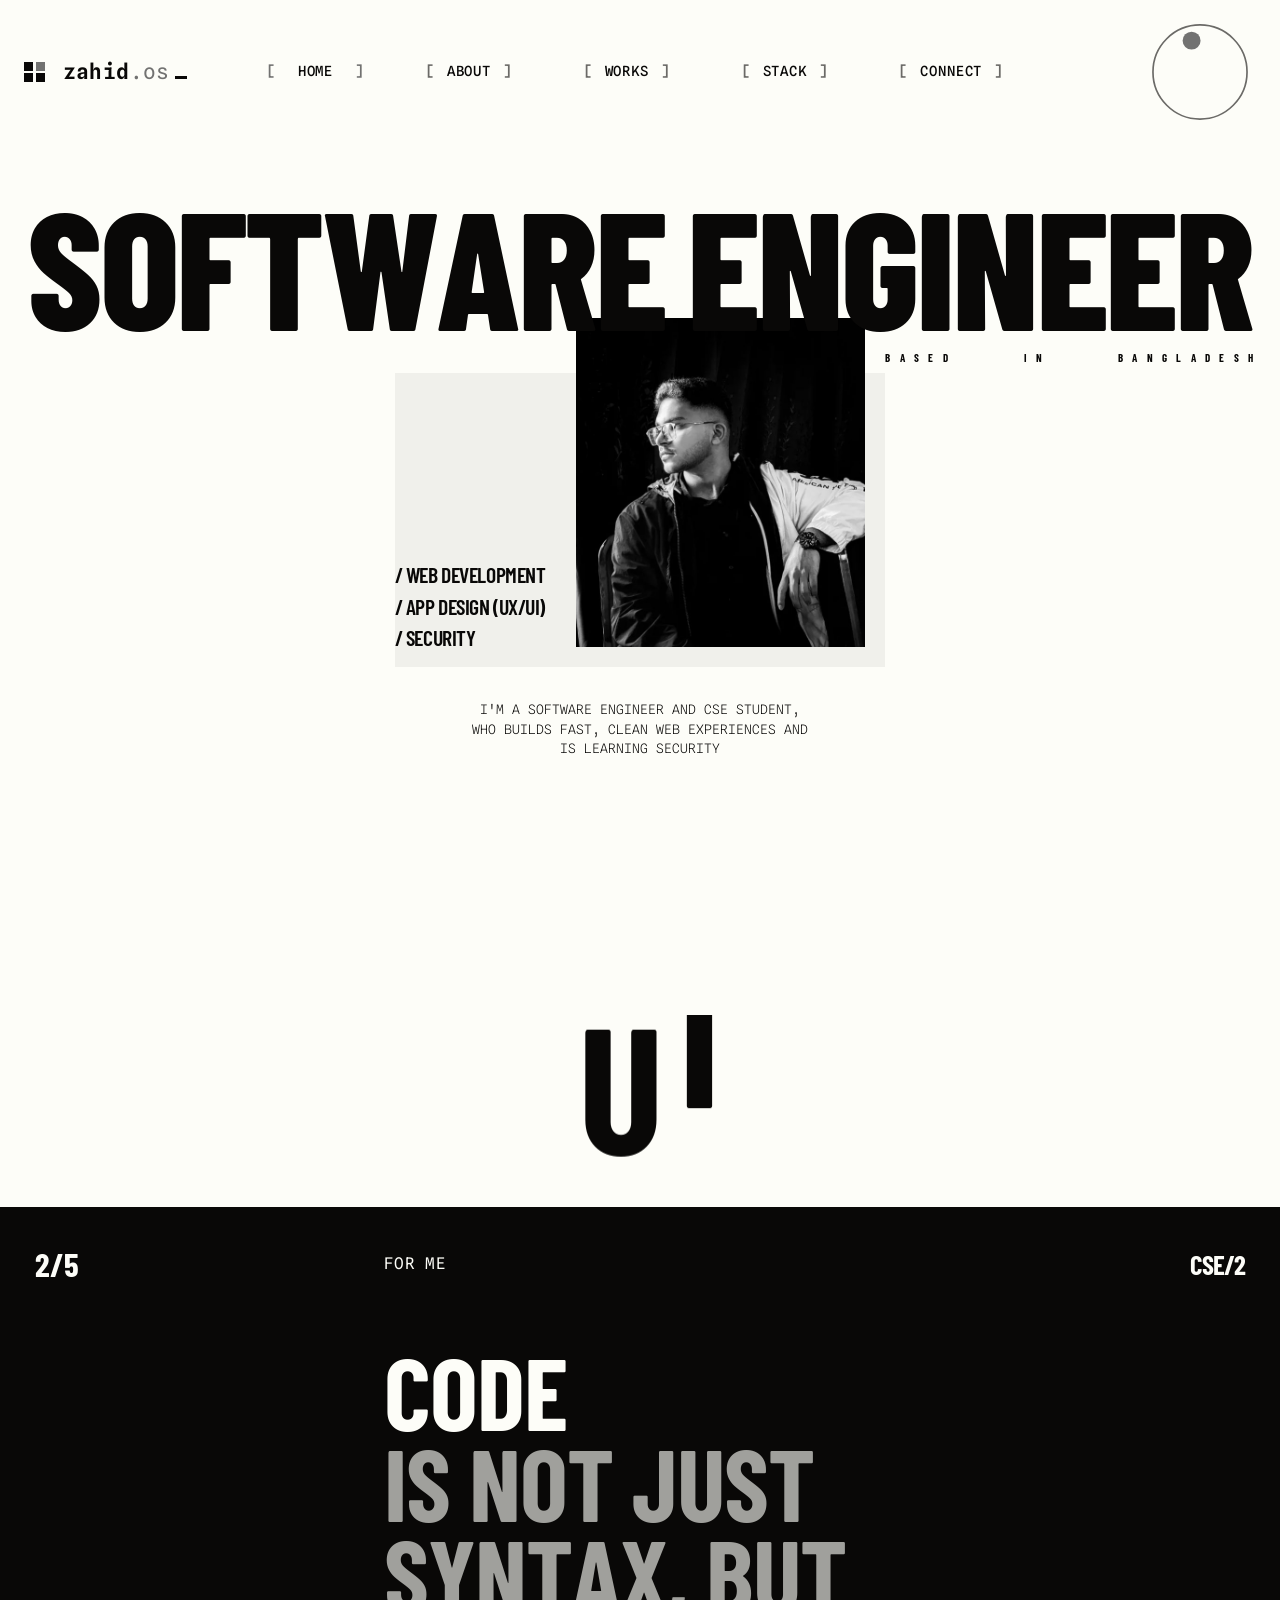
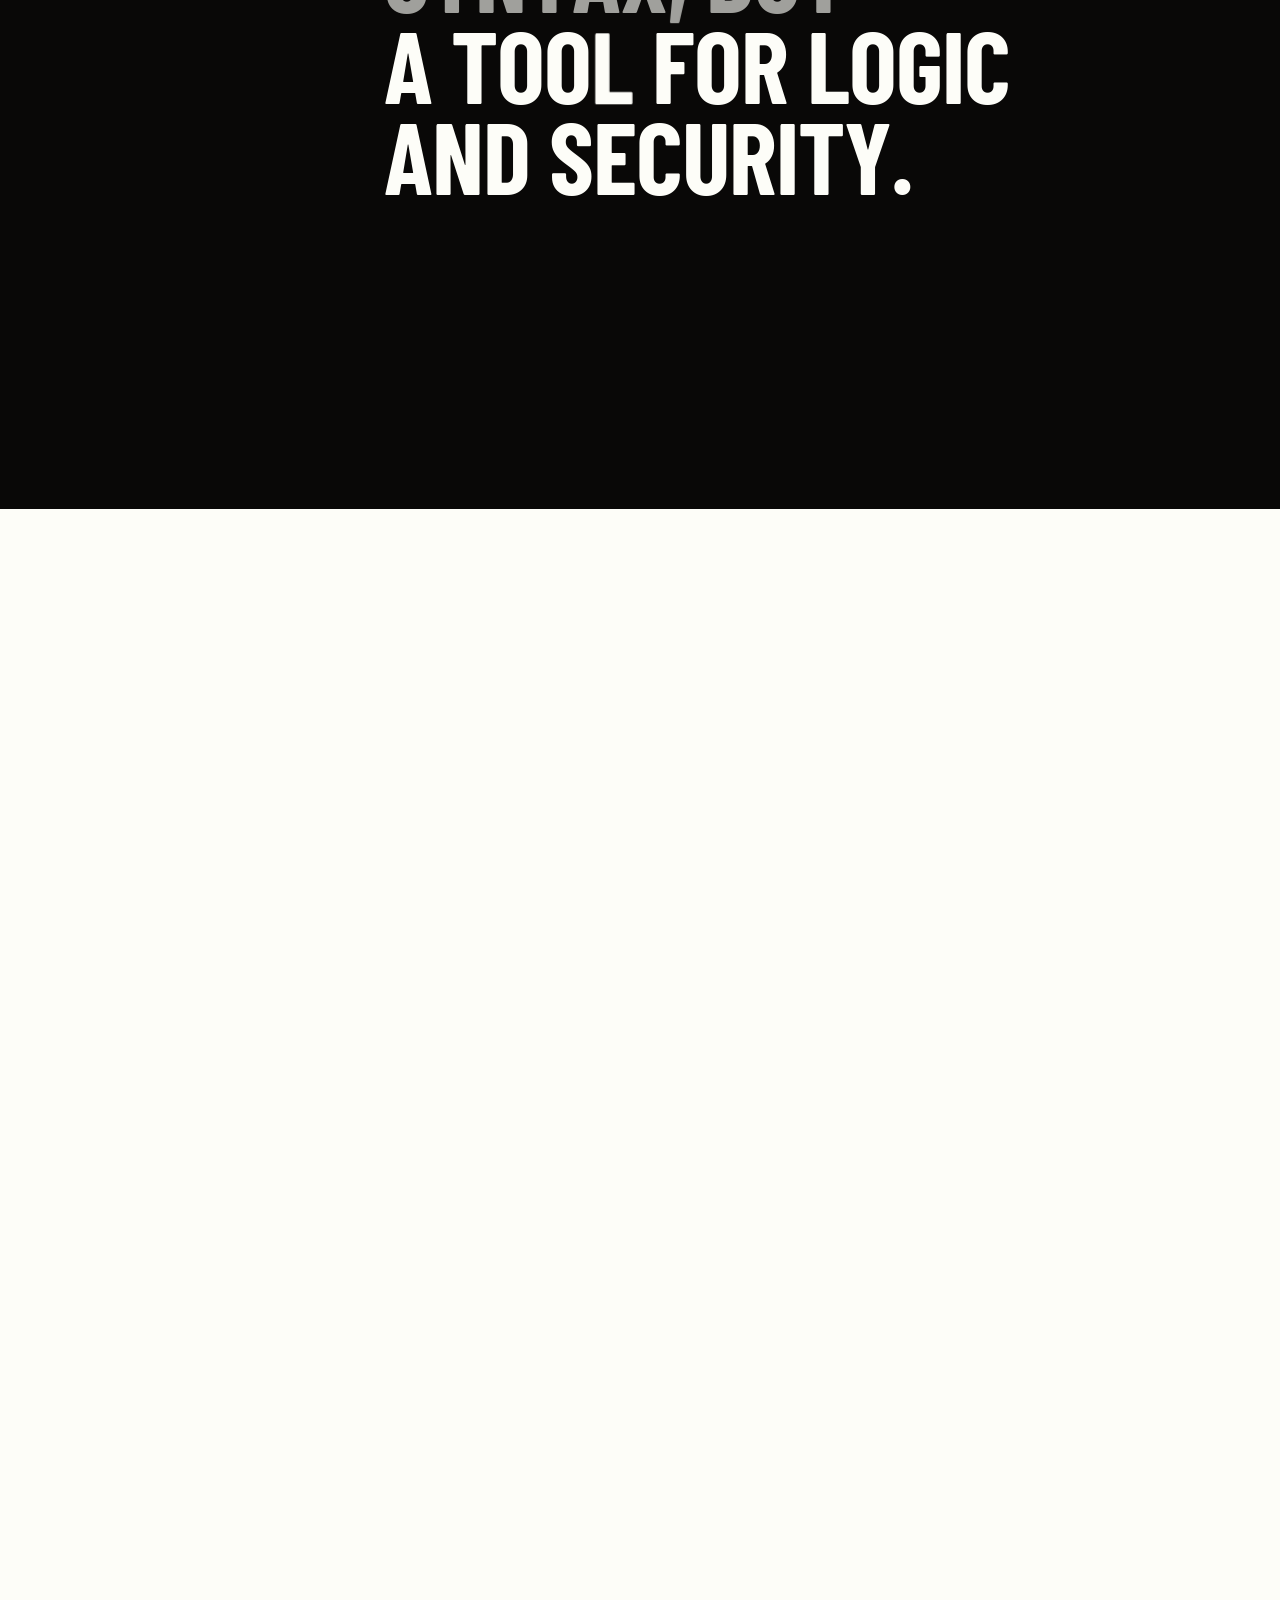
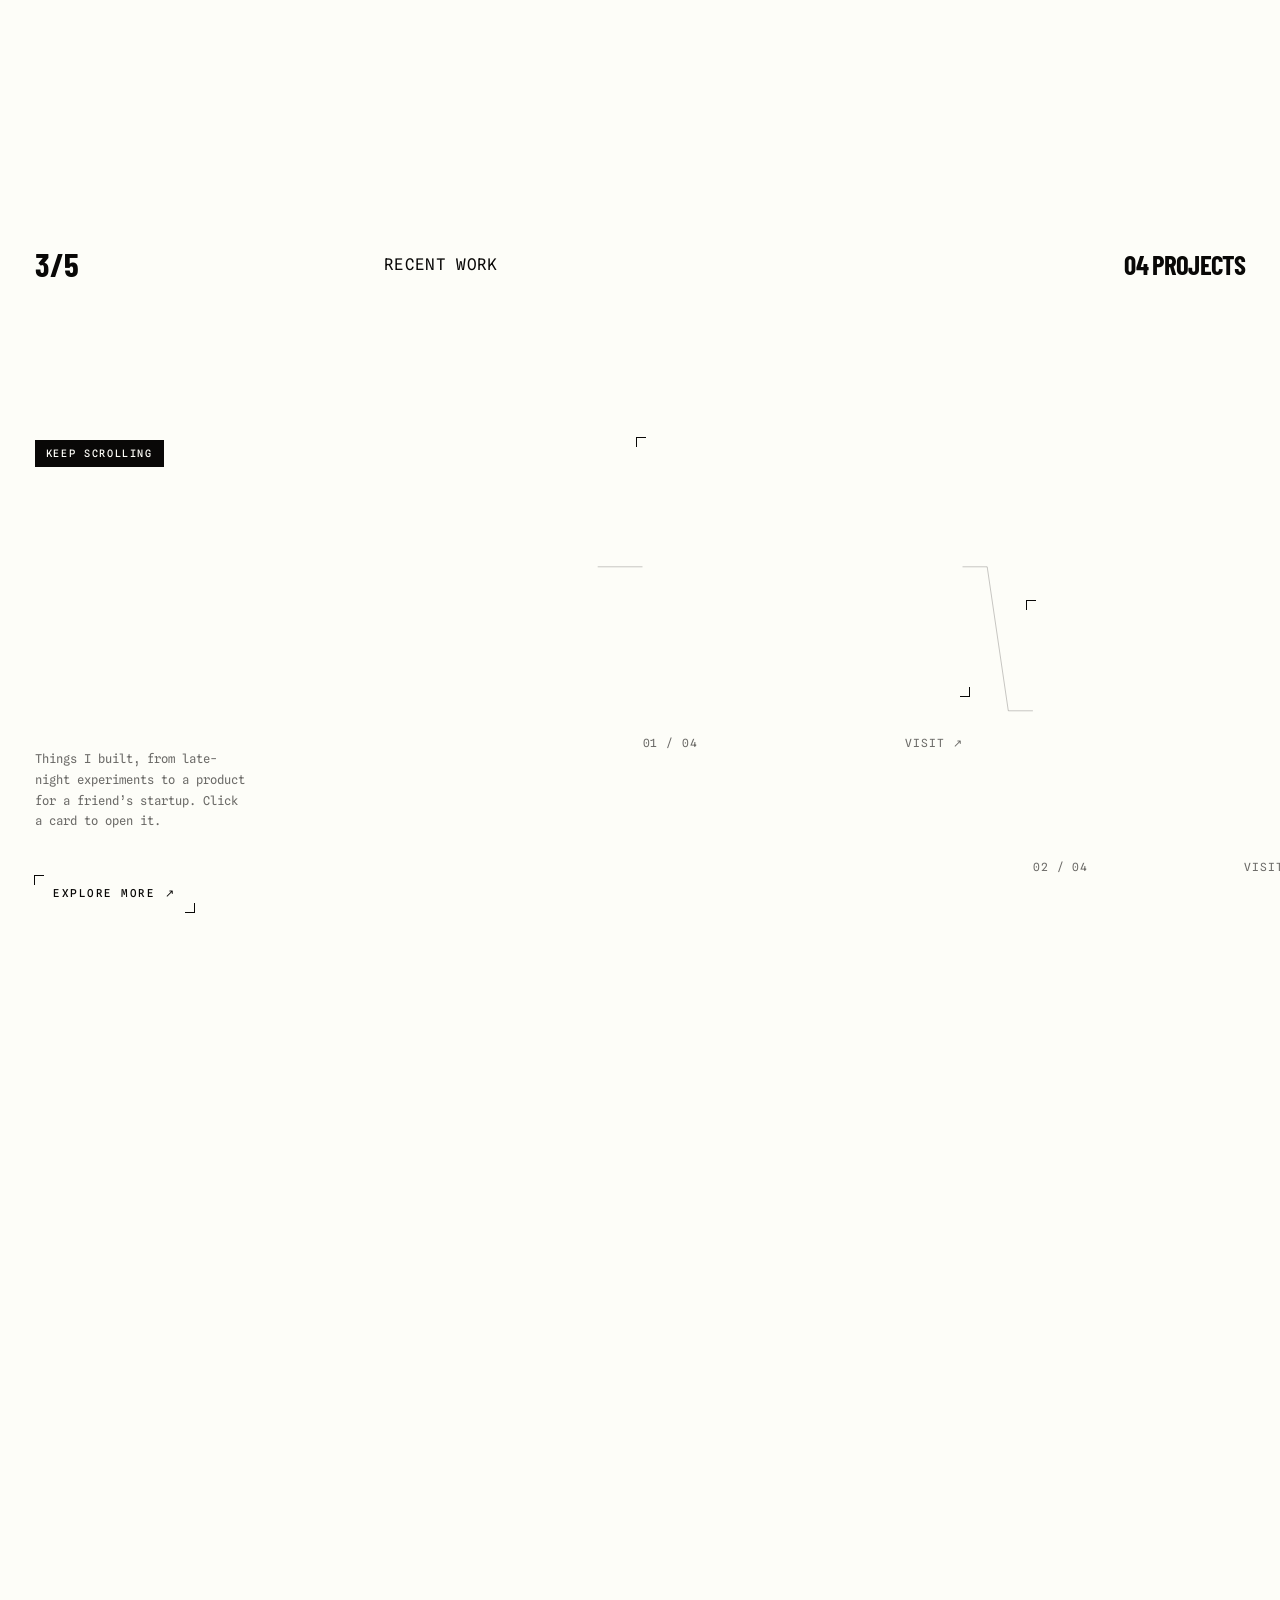
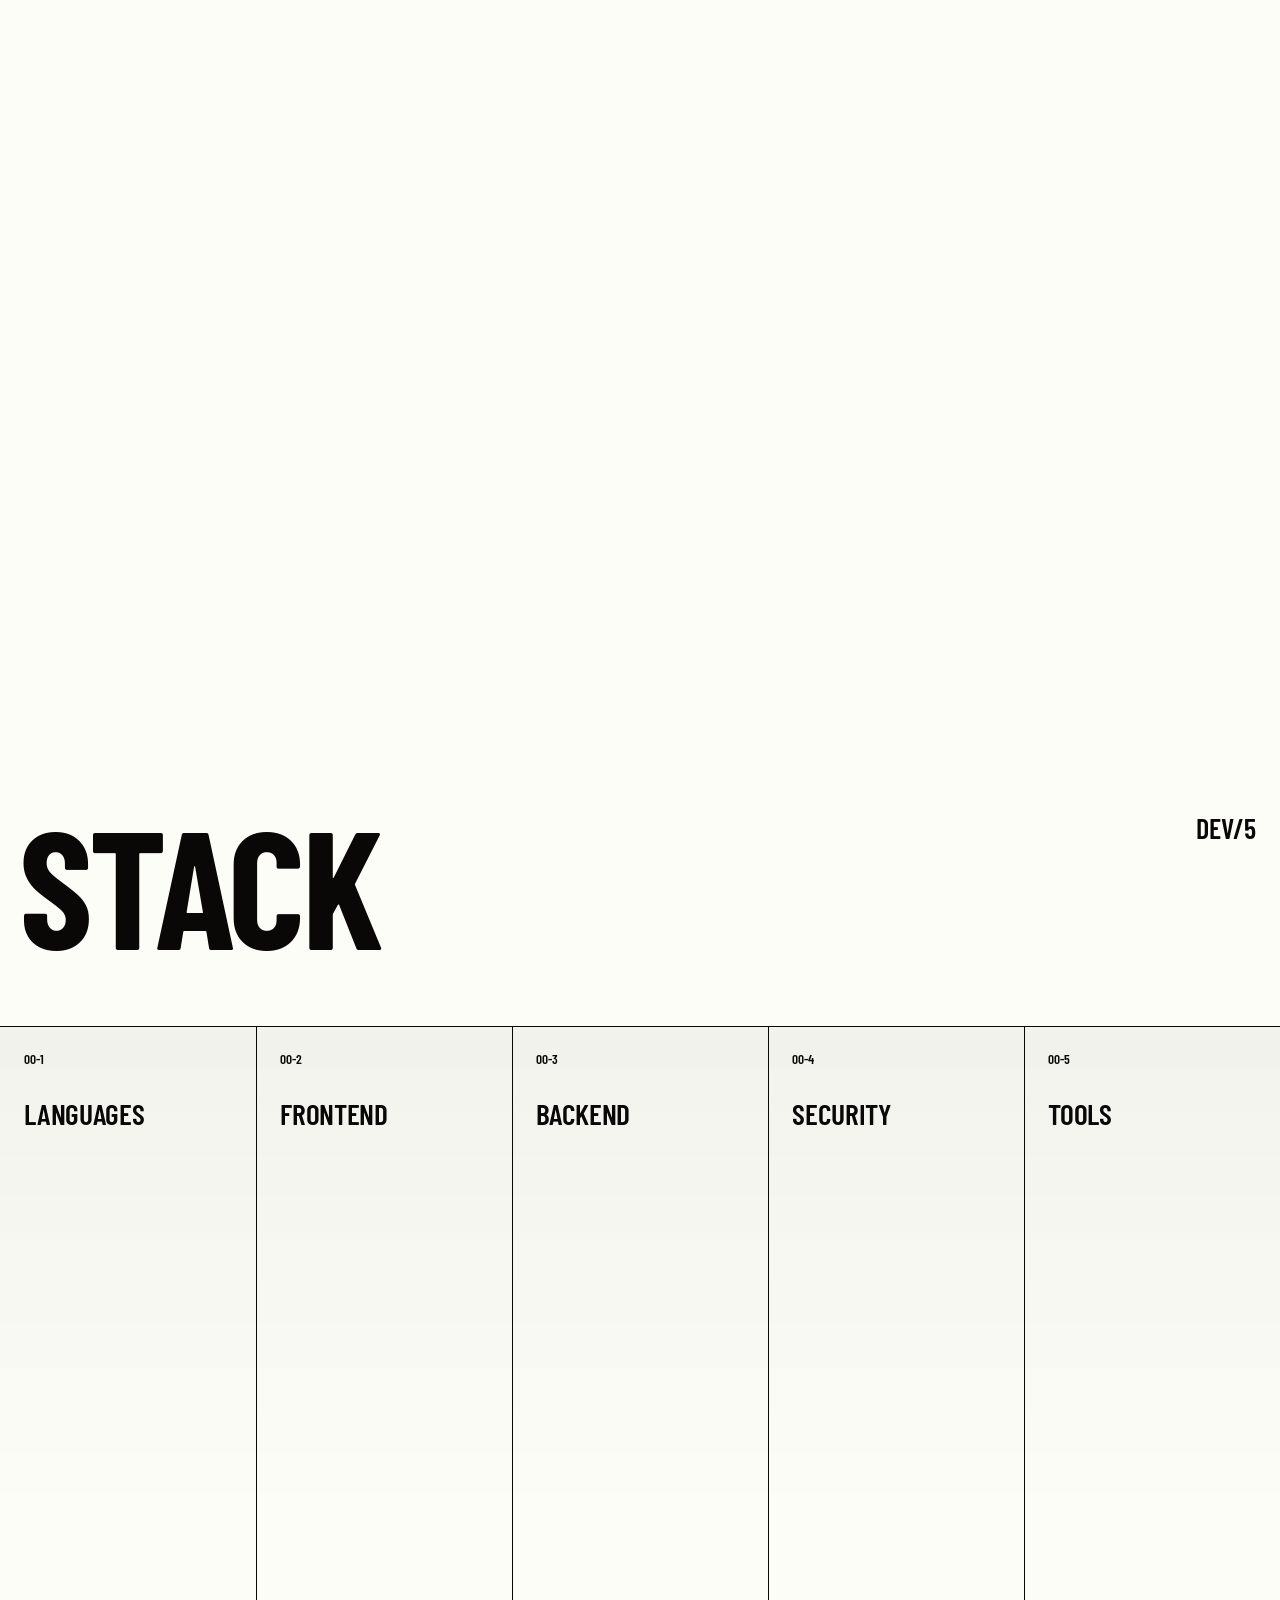
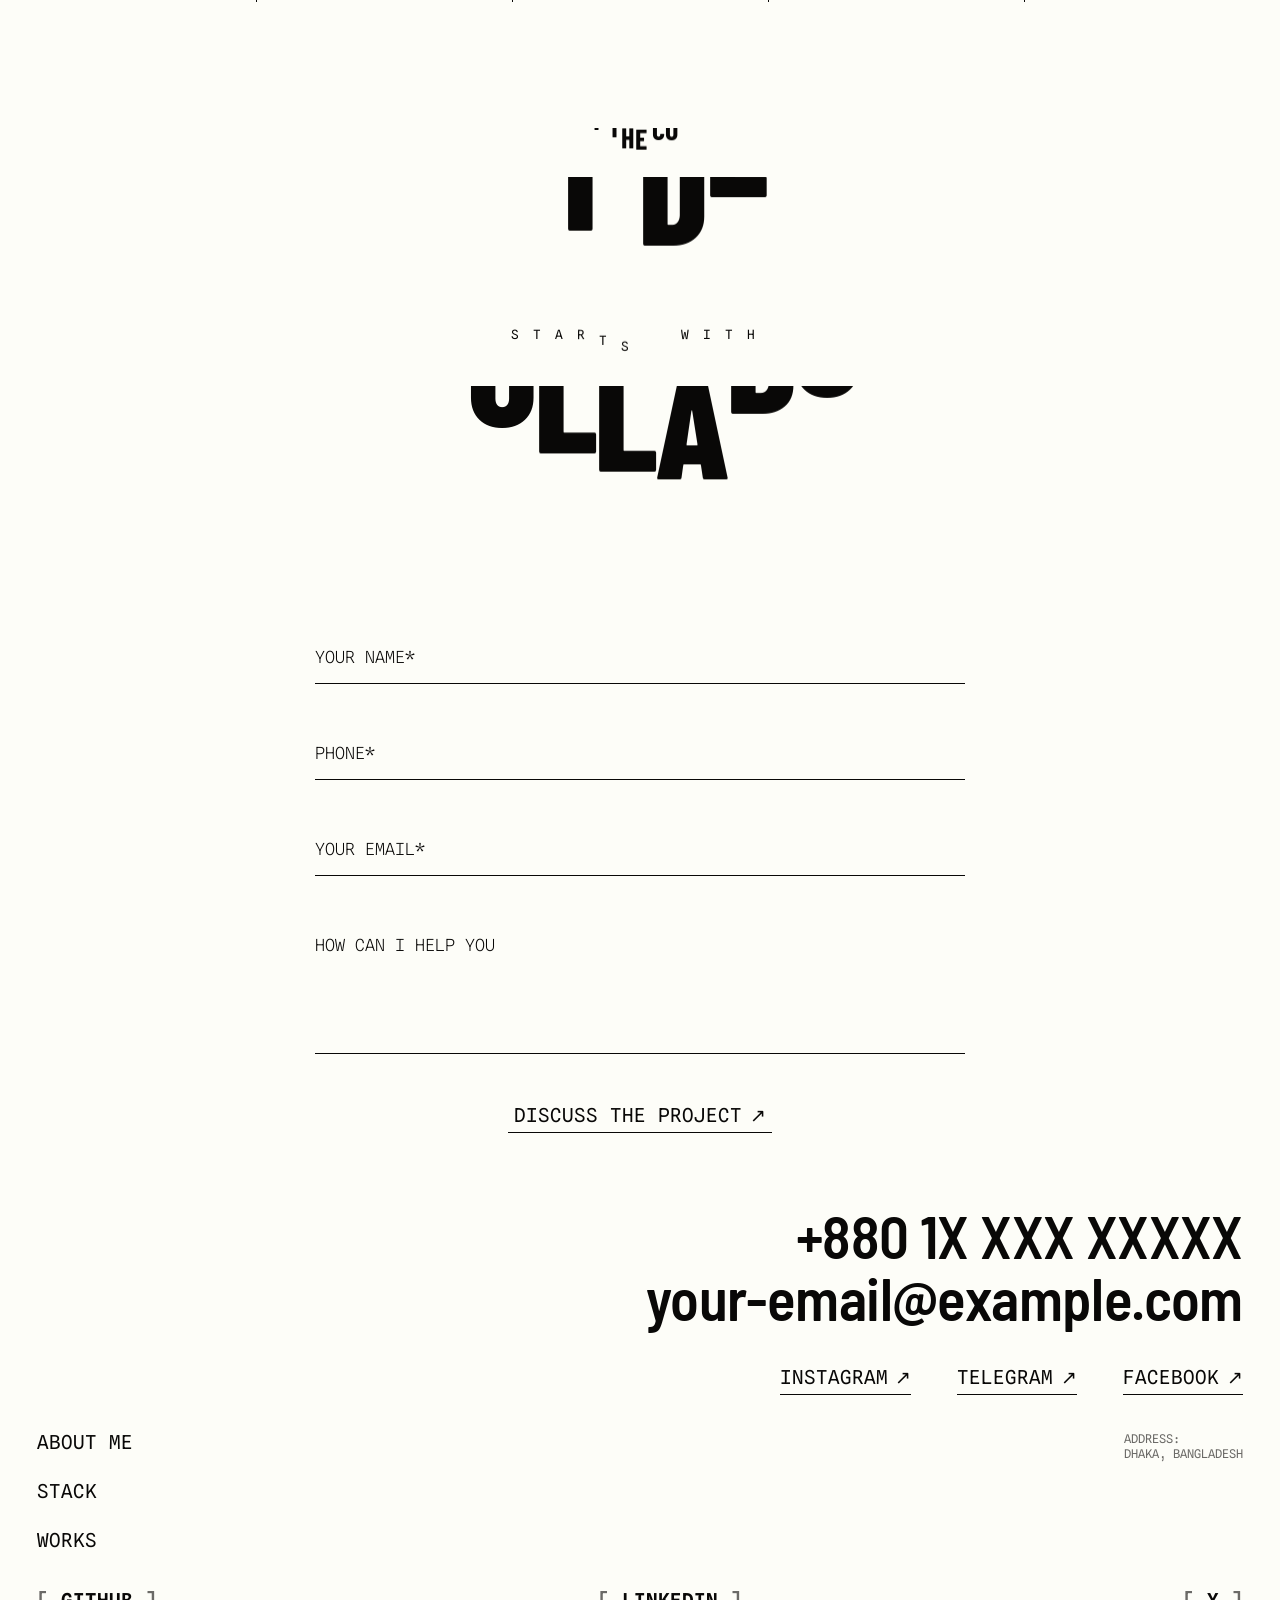
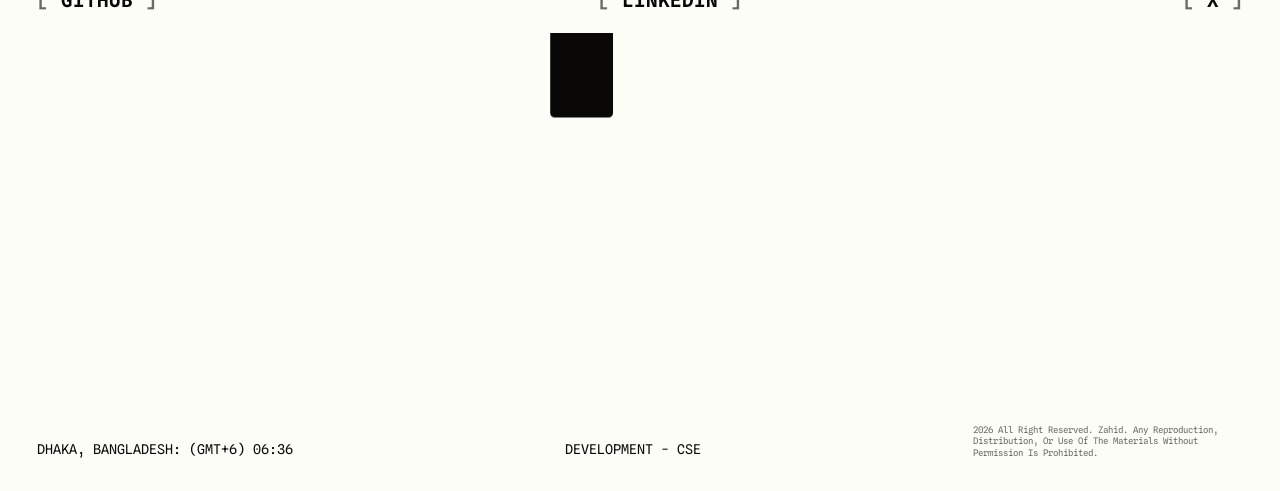
==== index.html @ bd618074 "Updated project section code" ====
<!DOCTYPE html>
<html lang="en">
<head>
<meta charset="utf-8">
<meta name="viewport" content="width=device-width, initial-scale=1, viewport-fit=cover">
<title>zahid.os</title>
<link rel="icon" type="image/svg+xml" href="assets/favicon.svg">
<link rel="preconnect" href="https://fonts.googleapis.com">
<link rel="preconnect" href="https://fonts.gstatic.com" crossorigin>
<link href="https://fonts.googleapis.com/css2?family=Spline+Sans+Mono:wght@300;400;500;600&family=Barlow+Condensed:wght@600;700;800&family=Barlow+Semi+Condensed:wght@500;600&display=swap" rel="stylesheet">
<link rel="stylesheet" href="css/header.css">
<link rel="stylesheet" href="css/one-page.css">
<link rel="stylesheet" href="css/sections/home.css">
<link rel="stylesheet" href="css/sections/connect.css">
<link rel="stylesheet" href="css/sections/services.css">
<link rel="stylesheet" href="css/sections/works.css">
<link rel="stylesheet" href="css/sections/works-scroll.css">
<link rel="stylesheet" href="css/sections/about.css">
<link rel="stylesheet" href="css/loader.css">
<link rel="stylesheet" href="css/cursor.css">
<link rel="stylesheet" href="css/rail.css">
<link rel="stylesheet" href="css/perf.css">
<link rel="stylesheet" href="css/mobile-nav.css">
<style>
  html.sl, html.sl body { overflow: hidden !important; }
  html.sl > body > header,
  html.sl > body > main { visibility: hidden !important; }
</style>
<script>
// Runs before the browser restores scroll position. Must be classic (not module).
if ("scrollRestoration" in history) history.scrollRestoration = "manual";
document.documentElement.classList.add("sl");
</script>
</head>
<body>
<div id="ld" role="status" aria-live="polite" aria-label="Loading"><div class="ld-bg"></div><div class="ld-dial"><svg viewBox="0 0 100 100" aria-hidden="true"><circle class="ld-ring" cx="50" cy="50" r="42"/></svg><div class="ld-orbit"><svg viewBox="0 0 100 100" aria-hidden="true"><circle class="ld-knob" cx="50" cy="21" r="5.85"/></svg></div></div><div class="ld-s" aria-hidden="true"><span class="ld-a">Initializing system<span class="ld-dots"><i></i><i></i><i></i></span></span><span class="ld-b">System ready<i class="ld-ok"></i></span></div><span class="ld-sr">Loading zahid.os</span></div>


<header>
  <button class="logo" id="home" aria-label="zahid.os, back to top"><span class="lg-m" aria-hidden="true"><i></i><i></i><i></i><i></i></span><span class="lg-t" aria-hidden="true">zahid<b>.os</b><u></u></span></button>
  <nav aria-label="Sections">
    <button class="nav nav-home" data-run="home" aria-label="Home" data-label="Home"><i class="l" aria-hidden="true">[</i><span class="t" data-text="HOME" aria-hidden="true">HOME</span><i class="r" aria-hidden="true">]</i><svg class="nav-ic" viewBox="0 0 24 24" aria-hidden="true" fill="none" stroke="currentColor" stroke-width="1.7" stroke-linecap="round" stroke-linejoin="round"><path d="M3 10.5 12 3l9 7.5"/><path d="M5.5 9.5V20a1 1 0 0 0 1 1h11a1 1 0 0 0 1-1V9.5"/><path d="M9.5 21v-6h5v6"/></svg></button><button class="nav" data-run="about" aria-label="About" data-label="About"><i class="l" aria-hidden="true">[</i><span class="t" data-text="ABOUT" aria-hidden="true">ABOUT</span><i class="r" aria-hidden="true">]</i><svg class="nav-ic" viewBox="0 0 24 24" aria-hidden="true" fill="none" stroke="currentColor" stroke-width="1.7" stroke-linecap="round" stroke-linejoin="round"><circle cx="12" cy="8" r="3.5"/><path d="M5.5 20.5c.5-3.5 3.5-5.5 6.5-5.5s6 2 6.5 5.5"/></svg></button>
    <button class="nav" data-run="works" aria-label="Works" data-label="Works"><i class="l" aria-hidden="true">[</i><span class="t" data-text="WORKS" aria-hidden="true">WORKS</span><i class="r" aria-hidden="true">]</i><svg class="nav-ic" viewBox="0 0 24 24" aria-hidden="true" fill="none" stroke="currentColor" stroke-width="1.7" stroke-linecap="round" stroke-linejoin="round"><rect x="3.5" y="3.5" width="7" height="7" rx="1.5"/><rect x="13.5" y="3.5" width="7" height="7" rx="1.5"/><rect x="3.5" y="13.5" width="7" height="7" rx="1.5"/><rect x="13.5" y="13.5" width="7" height="7" rx="1.5"/></svg></button>
    <button class="nav" data-run="services" aria-label="Services" data-label="Services"><i class="l" aria-hidden="true">[</i><span class="t" data-text="STACK" aria-hidden="true">STACK</span><i class="r" aria-hidden="true">]</i><svg class="nav-ic" viewBox="0 0 24 24" aria-hidden="true" fill="none" stroke="currentColor" stroke-width="1.7" stroke-linecap="round" stroke-linejoin="round"><path d="M12 2.5 L20.5 7 V17 L12 21.5 L3.5 17 V7 Z"/><circle cx="12" cy="12" r="2.8"/></svg></button>
    <button class="nav" data-run="connect" aria-label="Connect" data-label="Connect"><i class="l" aria-hidden="true">[</i><span class="t" data-text="CONNECT" aria-hidden="true">CONNECT</span><i class="r" aria-hidden="true">]</i><svg class="nav-ic" viewBox="0 0 24 24" aria-hidden="true" fill="none" stroke="currentColor" stroke-width="1.7" stroke-linecap="round" stroke-linejoin="round"><rect x="3" y="5.5" width="18" height="13" rx="2"/><path d="M3.5 7 L12 13 L20.5 7"/></svg></button>
  </nav>
  <svg id="dial" title="Drag to change the time of day" viewBox="0 0 100 100" tabindex="0" role="slider" aria-label="Time of day"
       aria-valuemin="0" aria-valuemax="24" aria-valuenow="12">
    <circle class="ring" cx="50" cy="50" r="42" fill="none" stroke="var(--dim)" stroke-width="1.5"/>
    <circle id="knob" r="8" fill="var(--ac)"/>
  </svg>
</header>

<main>
  <h1>Zahid</h1>
  <div id="panel" aria-live="polite"><p class="sub">CSE student in Dhaka. Drag the dial to change the theme.</p></div>
</main>

<script type="module" src="js/main.js"></script>
</body>
</html>
---- css/header.css ----
/* Colors are tokens. JS rewrites them every time the dial moves. Defaults = off-white (the start of every load). */
  :root {
    --bg: rgb(245,241,233); --fg: rgb(32,25,20); --ac: rgb(130,92,46); --dim: rgb(110,102,92);
    box-sizing: border-box;
    padding-top: env(safe-area-inset-top, 0px);
    padding-bottom: env(safe-area-inset-bottom, 0px);
  }
  html { scroll-padding-top: env(safe-area-inset-top, 0px); }
  *, *::before, *::after { box-sizing: inherit; }
  body {
    margin: 0; min-height: 100vh; min-height: 100dvh;
    background: var(--bg);
    color: var(--fg);
    font: 400 15px/1.6 "Spline Sans Mono", ui-monospace, "SF Mono", Menlo, Consolas, monospace;
  }
  header {
    display: grid; grid-template-columns: 1fr auto 1fr; align-items: center; gap: 24px;
    max-width: 1100px; margin: 0 auto; padding: 16px 20px 0;
  }
    nav { display: flex; justify-content: center; align-items: center; gap: clamp(16px, 5.6vw, 104px); }
  .nav {
    position: relative; background: none; border: 0; margin: 0; padding: 6px 1.5em;
    font: inherit; font-weight: 600; font-size: clamp(14px, .95vw, 18px); line-height: 1.4; letter-spacing: .06em;
    color: var(--fg); cursor: pointer; outline: none; -webkit-tap-highlight-color: transparent;
  }
  .nav .t { display: inline-block; white-space: pre; font-weight: 500; }
  .nav i { font-weight: 600; }
  /* brackets are positioned, so opening them never pushes the neighbours around */
  .nav i {
    position: absolute; top: 50%; font-style: normal; color: var(--dim);
    transition: transform .7s cubic-bezier(.16, 1, .3, 1), color .4s ease;
  }
  .nav .l { left: 0;  transform: translate(0, -50%); }
  .nav .r { right: 0; transform: translate(0, -50%); }
  .nav[aria-current="true"] .l, .nav:hover .l, .nav:focus-visible .l { transform: translate(-.7em, -50%); color: var(--ac); }
  .nav[aria-current="true"] .r, .nav:hover .r, .nav:focus-visible .r { transform: translate(.7em, -50%);  color: var(--ac); }
  .nav:focus-visible .t { text-decoration: underline; text-underline-offset: 5px; }
  @media (max-width: 720px) {
    header { display: flex; flex-wrap: wrap; gap: 8px 16px; }
    .logo { margin-right: auto; }
    nav { order: 3; flex-basis: 100%; gap: 0; justify-content: space-between; }
    .nav { padding: 12px 1em; font-size: 13px; }
    header #dial { width: 80px; height: 80px; }
  }
  #dial { width: 112px; height: 112px; flex: none; justify-self: end; cursor: grab; touch-action: none; user-select: none; }
  #dial:active { cursor: grabbing; }
  #dial { outline: none; -webkit-tap-highlight-color: transparent; }
  #dial:focus-visible .ring { stroke: var(--ac); stroke-width: 3; }
  main { max-width: 1100px; margin: 0 auto; padding: 8px 20px 60px; }
  h1 { font-size: clamp(30px, 7vw, 54px); line-height: 1.05; font-weight: 600; margin: 24px 0 6px; letter-spacing: -.02em; }
  .sub { color: var(--dim); margin: 0 0 28px; }
  .dim { color: var(--dim); }
  #panel { max-width: 60ch; }
  #panel p { margin: 0 0 16px; }
  #panel > * { animation: rise .6s cubic-bezier(.16, 1, .3, 1) both; }
  @keyframes rise { from { opacity: 0; transform: translateY(8px); } to { opacity: 1; transform: none; } }
  @media (prefers-reduced-motion: reduce) { #panel > * { animation: none; } }
  .logo {
    justify-self: start; text-align: left;
    background: none; border: 0; padding: 0; margin: 0; flex: none; cursor: pointer;
    font: inherit; font-weight: 600; color: var(--fg); outline: none; -webkit-tap-highlight-color: transparent;
  }
  .logo:focus-visible { text-decoration: underline; text-underline-offset: 5px; }


  /* ---------- logo: a four-pixel mark that shuffles on hover, a wordmark with an accent suffix and a blinking cursor ---------- */
  .logo { display: inline-flex; align-items: center; gap: .85em; font-size: clamp(20px, 1.65vw, 28px); letter-spacing: .01em; line-height: 1; padding: 6px 0; }
  .lg-m { display: grid; grid-template-columns: repeat(2, .42em); grid-template-rows: repeat(2, .42em); gap: .12em; }
  .lg-m i { display: block; background: var(--fg); transition: transform .8s cubic-bezier(.19, 1, .22, 1), background .4s ease; }
  .lg-m i:nth-child(2) { background: var(--ac); }
  .logo:hover .lg-m i:nth-child(1), .logo:focus-visible .lg-m i:nth-child(1) { transform: translate3d(.54em, 0, 0); }
  .logo:hover .lg-m i:nth-child(2), .logo:focus-visible .lg-m i:nth-child(2) { transform: translate3d(0, .54em, 0); }
  .logo:hover .lg-m i:nth-child(4), .logo:focus-visible .lg-m i:nth-child(4) { transform: translate3d(-.54em, 0, 0); }
  .logo:hover .lg-m i:nth-child(3), .logo:focus-visible .lg-m i:nth-child(3) { transform: translate3d(0, -.54em, 0); }
  .lg-t { font-weight: 600; letter-spacing: .02em; }
  .lg-t b { font-weight: 400; color: var(--ac); transition: color .4s ease; }
  .lg-t u { display: inline-block; width: .6em; height: 3px; margin-left: .22em; background: var(--fg); text-decoration: none; vertical-align: baseline; animation: lgblink 1.1s steps(1) infinite; }
  @keyframes lgblink { 50% { opacity: 0; } }
  .logo:focus-visible { text-decoration: none; outline: 1px solid var(--ac); outline-offset: 6px; }
  @media (prefers-reduced-motion: reduce) { .lg-t u { animation: none; } .lg-m i { transition: none; } }

  /* nav text flips to the page colour while it sits over the dark About block */
  body.one header.inv { --fg: var(--bg); --dim: color-mix(in srgb, var(--bg) 62%, transparent); --ac: color-mix(in srgb, var(--bg) 78%, transparent); }
  body.one header .nav, body.one header .logo, body.one header .lg-t b { transition: color .35s ease; }
---- css/one-page.css ----
/* ---------- ONE PAGE: every section stacked on a single scroll ---------- */
  body.one { --e: cubic-bezier(.16, 1, .3, 1); --hp: clamp(16px, 2.1vw, 40px); --pad: clamp(18px, 1.9vw, 32px); --hh: 104px; }
  body.one header { position: fixed; top: 0; left: 0; right: 0; z-index: 50; max-width: none; margin: 0;
    padding: calc(16px + env(safe-area-inset-top, 0px)) var(--pad) 10px;
    background: transparent;
    transition: transform .7s var(--e); }
  body.one header.away { transform: translateY(-101%); }
  body.one main { max-width: none; padding: 0; }
  body.one main > h1 { display: none; }
  body.one #panel { max-width: none; }
  body.one #panel > * { animation: none; }
  #s-home { padding: calc(var(--hh) + clamp(32px, 5.5vw, 104px)) var(--hp) clamp(32px, 4vw, 72px); }
  #s-connect { padding: 0 clamp(20px, 2.9vw, 52px) 32px; }
  /* about: lock -> 1 scroll (40vh) to read -> letters fall -> 2 more scrolls. 100 + 120 = 220vh */
  .ab-scene { height: 220vh; height: 220dvh; }
  /* scroll reveals: .rc = text wipes up from a mask, .rv = block fades and rises */
  .rv { opacity: 0; transform: translate3d(0, 44px, 0); transition: opacity 1.5s cubic-bezier(.22, 1, .36, 1), transform 1.9s cubic-bezier(.19, 1, .22, 1); transition-delay: var(--rd, 0s); }
  .rv.in { opacity: 1; transform: none; }
  .rc { opacity: 0; transform: translate3d(0, 55%, 0); transition: opacity 1.2s cubic-bezier(.22, 1, .36, 1), transform 2s cubic-bezier(.19, 1, .22, 1); transition-delay: var(--rd, 0s); }
  .rc.in { opacity: 1; transform: none; }
  body.one .acc .col { animation-play-state: paused; }
  body.one .acc.in .col { animation-play-state: running; }
  @media (prefers-reduced-motion: reduce) { .rv, .rc { transition: none; } body.one header { transition: none; } }
---- css/sections/home.css ----
/* ---------- HOME page ---------- */
  .is-home { --hp: clamp(16px, 2.1vw, 40px); }
  .is-home header { max-width: none; padding-left: var(--hp); padding-right: var(--hp); }
  .is-home main { max-width: none; padding: 0 var(--hp) clamp(32px, 4vw, 72px); }
  .is-home main > h1 { display: none; }
  .is-home #panel { max-width: none; }
  .is-home #panel > * { animation: none; }
  .hm { --c: "Barlow Condensed", "Arial Narrow", sans-serif; --m: "Spline Sans Mono", ui-monospace, Menlo, Consolas, monospace; text-transform: uppercase; }
  .hm-h { position: relative; z-index: 2; margin: -.06em 0 0; width: max-content; font: 800 100px/.8 var(--c); letter-spacing: -.02em; word-spacing: -.04em; white-space: nowrap; pointer-events: none; }
  .hm-h.two { width: auto; }
  .hm-h .hl { display: inline-block; will-change: transform; }
  .hm-h.two > span { display: block; width: max-content; }
  .hm-stage { display: grid; grid-template-columns: 1fr 40% 1fr; margin-top: clamp(28px, 3.2vw, 60px); }
  .hm-card { grid-column: 2; grid-row: 1; position: relative; aspect-ratio: 711 / 427; }
  .hm-card::before { content: ""; position: absolute; inset: 0; background: var(--fg); opacity: .05; }
  .hm-photo { position: absolute; z-index: 1; right: 4.2%; bottom: 6.8%; width: 58.8%; aspect-ratio: 418 / 477; object-fit: cover; object-position: 50% 18%; display: block; }
  .hm-list { position: absolute; z-index: 2; left: 0; bottom: 4.5%; margin: 0; padding: 0; list-style: none; font: 600 clamp(20px, 1.7vw, 34px)/1.45 var(--c); letter-spacing: -.02em; }
  .hm-based { grid-column: 3; grid-row: 1; align-self: start; margin-top: calc(-1em - 10px); display: flex; justify-content: space-between;
    font: 700 clamp(11px, .85vw, 16px)/1 var(--c); letter-spacing: .85em; }
  .hm-based span:last-child { margin-right: -.85em; }
  #panel .hm-intro { grid-column: 1 / -1; justify-self: center; text-align: center; max-width: 43ch; margin: clamp(28px, 2.6vw, 48px) 0 0; font: 300 clamp(13px, .95vw, 17px)/1.5 var(--m); }
  @media (max-width: 1100px) { .hm-based { letter-spacing: .3em; } .hm-based span:last-child { margin-right: -.3em; } }
  @media (max-width: 720px) {
    .hm-stage { grid-template-columns: 1fr; margin-top: 20px; }
    .hm-card { grid-column: 1; aspect-ratio: 1 / 1.05; }
    .hm-photo { top: -8%; bottom: auto; width: 62%; }
    .hm-list { font-size: 19px; }
    .hm-based { grid-column: 1; grid-row: 2; margin: 22px 0 0; font-size: 12px; letter-spacing: .5em; }
    .hm-based span:last-child { margin-right: -.5em; }
    #panel .hm-intro { grid-row: 3; font-size: 12px; margin-top: 28px; }
  }

  

/* --- mobile: flattened home layout (v2, force overrides) --- */
@media (max-width: 720px) {

  /* Heading: kill all clipping, force safe size, no negative margin */
  .hm-h {
    margin: 4px 0 12px !important;
    padding: 0 !important;
    line-height: 1 !important;
    overflow: visible !important;
    clip-path: none !important;
    -webkit-clip-path: none !important;
    height: auto !important;
    width: 100% !important;
    white-space: normal !important;
    pointer-events: auto;
  }
  .hm-h > span {
    display: block !important;
    width: auto !important;
    font-size: clamp(44px, 15.5vw, 88px) !important;
    line-height: .95 !important;
    letter-spacing: -.02em !important;
    overflow: visible !important;
    height: auto !important;
  }
  .hm-h .hl {
    /* keep letter-level transforms for the drop-in animation,
       but never clip the glyphs */
    overflow: visible !important;
  }

  /* Stage */
  .hm-stage {
    display: block !important;
    margin-top: 12px !important;
    grid-template-columns: none !important;
  }

  /* Card: fully gone */
  .hm-card {
    display: block !important;
    aspect-ratio: auto !important;
    position: static !important;
    margin: 0 !important;
    padding: 0 !important;
    background: none !important;
  }
  .hm-card::before { display: none !important; }

  /* Photo: full width, no offset, no overlay */
  .hm-photo {
    position: static !important;
    display: block !important;
    width: 100% !important;
    height: auto !important;
    aspect-ratio: 4 / 5 !important;
    max-height: 62vh !important;
    object-fit: cover !important;
    object-position: 50% 22% !important;
    right: auto !important;
    bottom: auto !important;
    top: auto !important;
    left: auto !important;
    border-radius: 4px !important;
    margin: 0 0 18px !important;
  }

  /* Service list */
  .hm-list {
    position: static !important;
    left: auto !important;
    bottom: auto !important;
    margin: 0 !important;
    padding: 0 !important;
    font-size: 17px !important;
    line-height: 1.55 !important;
    text-align: left !important;
  }
  .hm-list li { display: block; }

  /* Based-in */
  .hm-based {
    grid-column: auto !important;
    grid-row: auto !important;
    display: flex !important;
    justify-content: space-between !important;
    align-items: baseline !important;
    margin: 22px 0 0 !important;
    font-size: 11px !important;
    letter-spacing: .28em !important;
    width: 100% !important;
    text-align: left !important;
  }
  .hm-based span:last-child { margin-right: -.28em !important; }

  /* Intro */
  #panel .hm-intro {
    grid-column: auto !important;
    margin: 26px 0 0 !important;
    padding: 0 4px !important;
    max-width: 100% !important;
    font-size: 13px !important;
    line-height: 1.55 !important;
    text-align: center !important;
    justify-self: auto !important;
  }
}


/* --- mobile: flattened home layout (v2, force overrides) --- */
@media (max-width: 720px) {

  /* Heading: kill all clipping, force safe size, no negative margin */
  .hm-h {
    margin: 4px 0 12px !important;
    padding: 0 !important;
    line-height: 1 !important;
    overflow: visible !important;
    clip-path: none !important;
    -webkit-clip-path: none !important;
    height: auto !important;
    width: 100% !important;
    white-space: normal !important;
    pointer-events: auto;
  }
  .hm-h > span {
    display: block !important;
    width: auto !important;
    font-size: clamp(44px, 15.5vw, 88px) !important;
    line-height: .95 !important;
    letter-spacing: -.02em !important;
    overflow: visible !important;
    height: auto !important;
  }
  .hm-h .hl {
    /* keep letter-level transforms for the drop-in animation,
       but never clip the glyphs */
    overflow: visible !important;
  }

  /* Stage */
  .hm-stage {
    display: block !important;
    margin-top: 12px !important;
    grid-template-columns: none !important;
  }

  /* Card: fully gone */
  .hm-card {
    display: block !important;
    aspect-ratio: auto !important;
    position: static !important;
    margin: 0 !important;
    padding: 0 !important;
    background: none !important;
  }
  .hm-card::before { display: none !important; }

  /* Photo: full width, no offset, no overlay */
  .hm-photo {
    position: static !important;
    display: block !important;
    width: 100% !important;
    height: auto !important;
    aspect-ratio: 4 / 5 !important;
    max-height: 62vh !important;
    object-fit: cover !important;
    object-position: 50% 22% !important;
    right: auto !important;
    bottom: auto !important;
    top: auto !important;
    left: auto !important;
    border-radius: 4px !important;
    margin: 0 0 18px !important;
  }

  /* Service list */
  .hm-list {
    position: static !important;
    left: auto !important;
    bottom: auto !important;
    margin: 0 !important;
    padding: 0 !important;
    font-size: 17px !important;
    line-height: 1.55 !important;
    text-align: left !important;
  }
  .hm-list li { display: block; }

  /* Based-in */
  .hm-based {
    grid-column: auto !important;
    grid-row: auto !important;
    display: flex !important;
    justify-content: space-between !important;
    align-items: baseline !important;
    margin: 22px 0 0 !important;
    font-size: 11px !important;
    letter-spacing: .28em !important;
    width: 100% !important;
    text-align: left !important;
  }
  .hm-based span:last-child { margin-right: -.28em !important; }

  /* Intro */
  #panel .hm-intro {
    grid-column: auto !important;
    margin: 26px 0 0 !important;
    padding: 0 4px !important;
    max-width: 100% !important;
    font-size: 13px !important;
    line-height: 1.55 !important;
    text-align: center !important;
    justify-self: auto !important;
  }
}


/* --- definitive: letter spans must stay inline --- */
@media (max-width: 720px) {
  .hm-h.two > span > .hl,
  .hm-h > span > .hl {
    display: inline-block !important;
    width: auto !important;
    height: auto !important;
    vertical-align: baseline !important;
  }
}
---- css/sections/connect.css ----
/* ---------- CONNECT page ---------- */
  .is-connect h1 { display: none; }
  .is-connect main { max-width: none; padding: 0 clamp(20px, 2.9vw, 52px) 32px; }
  .is-connect #panel { max-width: none; }
  .is-connect #panel > * { animation: none; }
  .cx { --m: "Spline Sans Mono", ui-monospace, Menlo, Consolas, monospace; --c: "Barlow Condensed", "Arial Narrow", sans-serif;
    text-transform: uppercase; overflow-x: clip; }
  .cx a { color: var(--fg); text-decoration: none; }
  .mask { overflow: hidden; }
  .mi { display: block; white-space: nowrap; padding: .05em 0; will-change: transform; }
  .hero { padding: 14vh 0 8vh; text-align: center; }
  .eyebrow { font: 700 clamp(18px, 2.2vw, 30px)/1 var(--c); letter-spacing: -.01em; margin-bottom: 2vh; }
  .big { font: 800 clamp(36px, 11.5vw, 200px)/.86 var(--c); letter-spacing: -.025em; }
  .spaced { font: 400 clamp(10px, 1vw, 14px)/1 var(--m); letter-spacing: 1.1em; word-spacing: 1.2em; margin: 3vh 0; }
  .cform { width: 100%; max-width: 650px; margin: 0 auto; display: flex; flex-direction: column; gap: clamp(28px, 4vw, 48px); padding: 4vh 0 8vh; }
  .cform input, .cform textarea { width: 100%; background: none; border: 0; border-bottom: 1px solid var(--fg); border-radius: 0;
    padding: 10px 0 14px; font: 300 clamp(14px, 1.3vw, 17px)/1.4 var(--m); color: var(--fg); text-transform: uppercase;
    outline: none; resize: none; transition: border-color .4s, padding-left .5s cubic-bezier(.16, 1, .3, 1); }
  .cform textarea { height: 130px; }
  .cform ::placeholder { color: var(--fg); opacity: 1; }
  .cform input:hover, .cform textarea:hover { padding-left: 6px; }
  .cform input:focus, .cform textarea:focus { border-color: var(--ac); padding-left: 10px; }
  .cform input:-webkit-autofill { -webkit-text-fill-color: var(--fg); box-shadow: 0 0 0 100px var(--bg) inset; }
  .ul { position: relative; display: inline-block; padding-bottom: 3px; }
  .ul::after { content: ""; position: absolute; left: 0; right: 0; bottom: 0; height: 1px; background: currentColor; transform-origin: left; }
  .ul:hover::after, .ul:focus-visible::after { animation: wipe .8s cubic-bezier(.16, 1, .3, 1); }
  @keyframes wipe { 0% { transform: scaleX(1); transform-origin: right; } 45% { transform: scaleX(0); transform-origin: right; }
    55% { transform: scaleX(0); transform-origin: left; } 100% { transform: scaleX(1); transform-origin: left; } }
  .ar { display: inline-block; margin-left: .4em; transition: transform .5s cubic-bezier(.16, 1, .3, 1); }
  .ul:hover .ar, .ul:focus-visible .ar { transform: translate(3px, -3px); }
  .cbtn { align-self: center; background: none; border: 0; margin: 0; cursor: pointer; color: var(--fg); outline: none;
    font: 400 clamp(15px, 1.5vw, 20px)/1.4 var(--m); text-transform: uppercase; -webkit-tap-highlight-color: transparent; }
  .info { display: grid; gap: clamp(24px, 4vh, 48px); }
  .cx .big2 { display: block; text-align: right; font: 600 clamp(26px, 4.6vw, 72px)/1.05 "Barlow Semi Condensed", var(--c);
    letter-spacing: -.01em; text-transform: none; overflow-wrap: anywhere; transition: color .4s, transform .6s cubic-bezier(.16, 1, .3, 1); }
  .cx .big2:hover { color: var(--ac); transform: translateX(-8px); }
  .soc { display: flex; justify-content: flex-end; flex-wrap: wrap; gap: 16px clamp(20px, 3.6vw, 56px); font: 400 clamp(14px, 1.5vw, 21px)/1.4 var(--m); }
  .row2, .row3, .row4 { display: flex; justify-content: space-between; gap: 24px; }
  .row2 { align-items: flex-start; }
  .lk { display: flex; flex-direction: column; align-items: flex-start; justify-content: flex-start; order: 0; flex-basis: auto; gap: clamp(16px, 2.4vw, 26px); font: 400 clamp(15px, 1.5vw, 21px)/1.2 var(--m); }
  .lk a { display: inline-block; transition: transform .6s cubic-bezier(.16, 1, .3, 1), color .3s; }
  .lk a:hover, .lk a:focus-visible { transform: translateX(10px); color: var(--ac); outline: none; }
  .addr { font: 400 12px/1.3 var(--m); color: var(--dim); max-width: 260px; }
  .row3 { font: 300 clamp(14px, 1.5vw, 21px)/1.4 var(--m); }
  .bk { display: inline-block; outline: none; font-weight: 600; }   /* same weight as the top nav */
  .bk i { display: inline-block; font-style: normal; color: var(--dim); transition: transform .7s cubic-bezier(.16, 1, .3, 1), color .4s; }
  .bk:hover .l, .bk:focus-visible .l { transform: translateX(-.5em); color: var(--ac); }
  .bk:hover .r, .bk:focus-visible .r { transform: translateX(.5em); color: var(--ac); }
  .gmask { margin-top: clamp(8px, 2vh, 24px); }
  .gmask .mi { font-size: 0; line-height: 0; padding: 0; }
  .giant { display: inline-block; font: 800 100px/.9 var(--c); letter-spacing: -.03em; padding-bottom: .07em; }
  .row4 { font: 400 clamp(11px, 1.05vw, 14px)/1.4 var(--m); align-items: flex-end; padding-top: 24px; }
  .row4 small { font-size: 9px; line-height: 1.3; color: var(--dim); max-width: 270px; text-transform: none; }
  @media (max-width: 720px) {
    .row2, .row4 { flex-direction: column; }
    .soc { justify-content: flex-start; }
    .cx .big2 { text-align: left; }
    .cx .big2:hover { transform: translateX(6px); }
    .hero { padding-top: 8vh; }
  }


/* mobile: flip row2 so nav is on the right, addr on the left */
@media (max-width: 720px) {
  .info .row2 {
    flex-direction: row-reverse;
    align-items: flex-start;
  }
  .info .row2 .lk {
    align-items: flex-end;
    text-align: right;
  }
  .info .row2 .addr {
    text-align: left;
  }
}


/* mobile: hide footer nav links (bottom bar has them) */
@media (max-width: 720px) {
  .info .lk {
    display: none !important;
  }
}


/* mobile: constrain giant ZAHID.OS text */
@media (max-width: 720px) {
  .gmask {
    margin-top: 16px !important;
    max-width: 100% !important;
    overflow: hidden !important;
  }
  .giant {
    /* Size is set by JS fit() ? leave font-size alone */
    line-height: 1 !important;
    letter-spacing: -.035em !important;
    white-space: nowrap !important;
    display: inline-block !important;
    text-align: left !important;
    padding-bottom: .08em !important;
  }
  /* Fix the mask + inner blocks the letters sit in */
  .gmask .mi {
    font-size: 0 !important;
    line-height: 0 !important;
    padding: 0 !important;
    display: block !important;
  }
  /* Letter spans: keep inline, no block-level stacking */
  .giant .cw,
  .giant .cl {
    display: inline !important;
    white-space: pre !important;
  }
}
---- css/sections/services.css ----
/* ---------- SERVICES page: accordion columns ---------- */
  .is-services { --pad: clamp(18px, 1.9vw, 32px); }
  .is-services header { max-width: none; padding-left: var(--pad); padding-right: var(--pad); }
  .is-services h1 { display: none; }
  .is-services main { max-width: none; padding: 0; }
  .is-services #panel { max-width: none; }
  .is-services #panel > * { animation: none; }
  .sv { --c: "Barlow Condensed", "Arial Narrow", sans-serif; --sc: "Barlow Semi Condensed", "Barlow Condensed", "Arial Narrow", sans-serif;
    --m: "Spline Sans Mono", ui-monospace, Menlo, Consolas, monospace;
    --ease: cubic-bezier(.16, 1, .3, 1); --dur: 1.05s;
    --tf: clamp(24px, 2.5vw, 42px); --exw: 37.5cqw;                       /* 37.5cqw = 2.4 / (2.4 + 4): keep in sync with flex-grow below */
    --tx0: var(--pad); --ty0: clamp(44px, 8vh, 78px); --ny0: var(--pad); --ns: .42; --ts: .92;
    text-transform: uppercase; overflow-x: clip; }
  .sv-top { display: flex; justify-content: space-between; align-items: flex-start; gap: 24px;
    padding: clamp(28px, 7vh, 80px) var(--pad) clamp(28px, 8vh, 90px); }
  .sv-top h2 { margin: 0 0 0 -.03em; font: 700 clamp(56px, 13vw, 210px)/.84 var(--c); letter-spacing: -.02em; }
  .sv-top span { font: 600 clamp(18px, 2.2vw, 32px)/1 var(--c); letter-spacing: 0; }
  .acc { display: flex; height: clamp(460px, 64vh, 720px); border-top: 1px solid var(--fg); container-type: inline-size; }
  .col { position: relative; flex: 1 1 0; min-width: 0; overflow: hidden; cursor: pointer; outline: none; -webkit-tap-highlight-color: transparent;
    background: linear-gradient(var(--fg), var(--fg)) left / 1px 100% no-repeat; transition: flex-grow var(--dur) var(--ease);
    animation: svin 1.1s var(--ease) both; animation-delay: calc(var(--i) * .07s); touch-action: manipulation; }
  .col:first-child { background: none; }
  @keyframes svin { from { opacity: 0; transform: translateY(14px); } to { opacity: 1; transform: none; } }
  .acc.has-on .col.on { flex-grow: 2.4; }
  .col::before { content: ""; position: absolute; inset: 0; background: linear-gradient(var(--fg), transparent 85%); opacity: .045; pointer-events: none; transition: opacity var(--dur) var(--ease); }
  .col.on::before { opacity: 0; }
  .col::after { content: ""; position: absolute; left: 0; right: 0; bottom: 0; height: 1px; opacity: 0; pointer-events: none; transition: opacity .6s var(--ease);
    background: linear-gradient(var(--fg), var(--fg)) left / 12px 1px no-repeat, linear-gradient(var(--fg), var(--fg)) right / 12px 1px no-repeat; }
  .col.on::after { opacity: 1; transition-delay: .3s; }
  /* number + title are ONE element each: they glide (translate + scale) between the collapsed and expanded spots, in step with the box */
  .col .n, .col .t { position: absolute; left: 0; top: 0; margin: 0; transform-origin: 0 0; transition: transform var(--dur) var(--ease); }
  .col .n { font: 600 var(--tf)/1 var(--c); letter-spacing: 0; transform: translate(var(--pad), var(--ny0)) scale(var(--ns)); }
  .col .t { font: 600 var(--tf)/.95 var(--c); letter-spacing: -.005em; white-space: nowrap; transform: translate(var(--tx0), var(--ty0)) scale(var(--ts)); }
  .col.on .n { transform: translate(var(--pad), var(--pad)) scale(1); }
  .col.on .t { transform: translate(calc(var(--exw) - var(--pad) - 100%), var(--pad)) scale(1); }
  .col .t i { position: absolute; right: 100%; margin-right: .3em; font-style: normal; font-weight: 400; opacity: 0; transition: opacity .25s ease; }
  .col.on .t i { opacity: 1; transition: opacity .8s var(--ease) .25s; }
  .col:focus-visible .t { text-decoration: underline; text-underline-offset: 6px; }
  /* expanded body: fixed width so nothing reflows while the column grows; it just fades/slides in once the box has mostly opened */
  .ex { position: absolute; top: 0; left: 0; bottom: 0; width: var(--exw); display: flex; flex-direction: column;
    padding: calc(var(--pad) + var(--tf) + clamp(36px, 8vh, 80px)) var(--pad) var(--pad);
    opacity: 0; transform: translateX(-10px); pointer-events: none; transition: opacity .3s ease, transform .5s var(--ease); }
  .col.on .ex { opacity: 1; transform: none; transition: opacity .8s var(--ease) .22s, transform 1.1s var(--ease) .15s; }
  .ex-b { display: flex; justify-content: space-between; align-items: flex-start; gap: 20px; }
  .ex-b ul { list-style: none; margin: -.36em 0 0; padding: 0; font: 500 clamp(15px, 1.45vw, 24px)/1.35 var(--sc); letter-spacing: 0; }
  .ex-b li { overflow: hidden; } .ex-b li span { display: block; transform: translateY(110%); transition: transform .4s var(--ease); }
  .col.on .ex-b li span { transform: none; transition: transform 1s var(--ease); transition-delay: calc(.28s + var(--k) * .06s); }
  .shot { flex: 0 0 46%; aspect-ratio: 1.42; border: 1px solid var(--fg); overflow: hidden; }
  .shot svg { display: block; width: 100%; height: 100%; }
  .shot :is(rect, circle) { fill: var(--fg); } .shot .a { opacity: .12; } .shot .c { opacity: .4; } .shot .b { fill: var(--ac); } .shot .w { fill: var(--bg); }
  .ex p { margin: auto 0 0; font: 400 clamp(11px, .92vw, 13.5px)/1.65 var(--m); letter-spacing: .02em; text-wrap: pretty; }
  @media (max-width: 720px) {
    .sv { --tf: 34px; --exw: 100cqw; --tx0: calc(var(--pad) + 52px); --ty0: 30px; --ny0: 36px; }
    .acc { flex-direction: column; height: auto; }
    .col { flex: none; height: 84px; background: none; box-shadow: inset 0 1px 0 var(--fg); transition: height var(--dur) var(--ease); }
    .col:first-child { box-shadow: none; }
    .col.on { height: 480px; }
  }
  @media (prefers-reduced-motion: reduce) { .sv { --dur: .01s; } .col { animation: none; } .col .n, .col .t, .ex, .ex-b li span { transition: none !important; } }

.col, .col * { touch-action: manipulation; }
---- css/sections/works.css ----
/* ---------- WORKS: list + hover preview, click opens a project popup ---------- */
  .is-works { --pad: clamp(18px, 1.9vw, 32px); }
  .is-works header { max-width: none; padding-left: var(--pad); padding-right: var(--pad); }
  .is-works #panel { max-width: none; }
  .is-works #panel > * { animation: none; }
  .wk, .wk-md { --c: "Barlow Condensed", "Arial Narrow", sans-serif; --m: "Spline Sans Mono", ui-monospace, Menlo, Consolas, monospace; --ease: cubic-bezier(.16, 1, .3, 1); }
  .wk { display: grid; grid-template-columns: minmax(0, 5fr) minmax(0, 7fr); gap: clamp(28px, 4vw, 72px); align-items: start; padding: clamp(24px, 5vh, 56px) var(--pad) clamp(64px, 11vh, 130px); }
  .wk-md-th { border: 1px solid var(--fg); overflow: hidden; background: var(--bg); position: relative; aspect-ratio: 1.7; }
  .wk-md-th svg { display: block; width: 100%; height: 100%; }
  .wk-pv { position: sticky; top: calc(var(--hh, 104px) + 16px); display: flex; flex-direction: column; gap: clamp(16px, 2.4vw, 28px); min-width: 0; }
  .wk-th { position: relative; width: 100%; aspect-ratio: 1.42; overflow: hidden; border-radius: 24px; background: color-mix(in srgb, var(--fg) 6%, transparent); }
  .wk-th svg { position: absolute; inset: 0; width: 100%; height: 100%; opacity: 0; transition: opacity .6s ease; }
  .wk-th svg.on { opacity: 1; }
  .wk-caps { display: grid; }
  .wk-cap { grid-area: 1 / 1; min-width: 0; opacity: 0; transform: translateY(8px); pointer-events: none; transition: opacity .45s ease, transform .6s var(--ease); }
  .wk-cap.on { opacity: 1; transform: none; pointer-events: auto; }
  .wk-cap .sb { margin: 0 0 10px; font: 400 12px/1.4 var(--m); letter-spacing: .08em; color: var(--ac); text-transform: uppercase; }
  .wk-cap p { margin: 0 0 16px; max-width: 46ch; font: 400 13px/1.7 var(--m); color: var(--dim); text-transform: none; }
  .wk-cap .wk-chips span { text-transform: uppercase; letter-spacing: .08em; }
  :is(.wk, .wk-md) svg :is(rect, circle, path) { fill: var(--fg); }
  :is(.wk, .wk-md) svg .a { opacity: .12; } :is(.wk, .wk-md) svg .c { opacity: .4; }
  :is(.wk, .wk-md) svg .b { fill: var(--ac); } :is(.wk, .wk-md) svg .w { fill: var(--bg); }
  .wk-list { min-width: 0; text-transform: uppercase; }
  .wk-lab { display: flex; align-items: center; gap: 14px; margin-bottom: 10px; font: 400 12px/1 var(--m); letter-spacing: .08em; color: var(--dim); }
  .wk-lab i { flex: 1; height: 1px; background: var(--dim); opacity: .5; }
  .wk-list ul { list-style: none; margin: 0; padding: 0; }
  .wk-it { display: flex; align-items: baseline; gap: 14px; width: 100%; margin: 0; padding: 4px 0; background: none; border: 0; text-align: left; cursor: pointer;
    color: var(--dim); font: 600 clamp(32px, 4.4vw, 68px)/1.04 var(--c); letter-spacing: -.01em; text-transform: uppercase; outline: none;
    transition: color .35s, transform .6s var(--ease); -webkit-tap-highlight-color: transparent; }
  .wk-it .n { flex: none; min-width: 3.4em; align-self: flex-start; padding-top: 1.1em; font: 400 11px/1 var(--m); letter-spacing: .06em; color: var(--dim); transition: color .35s; }
  .wk-it .t { flex: 1; min-width: 0; overflow-wrap: anywhere; }
  .wk-it .ar { flex: none; margin-left: auto; font: 400 .34em/1 var(--m); opacity: 0; transform: translateX(-6px); transition: opacity .35s, transform .6s var(--ease); }
  .wk-it.on, .wk-it:focus-visible { color: var(--fg); transform: translateX(-8px); }
  .wk-it.on .n, .wk-it.on .ar { color: var(--ac); }
  .wk-it.on .ar { opacity: 1; transform: none; }
  .wk-it:focus-visible .t { text-decoration: underline; text-underline-offset: 6px; }
  /* explore more: a solid pill with the GitHub mark, so it can't be missed */
  .wk-list .wk-more { display: inline-flex; align-items: center; gap: 12px; margin-top: clamp(22px, 3.4vh, 38px); padding: 16px 24px; border-radius: 999px; background: var(--fg); color: var(--bg); text-decoration: none;
    font: 500 13px/1 var(--m); letter-spacing: .1em; text-transform: uppercase; outline: none; transition: background .35s, color .35s, transform .5s var(--ease), opacity 1s var(--e); -webkit-tap-highlight-color: transparent; }
  .wk-list .wk-more svg { flex: none; width: 18px; height: 18px; transition: transform .5s var(--ease); }
  .wk-list .wk-more svg path { fill: currentColor; stroke: none; }
  .wk-list .wk-more b { font-weight: 400; transition: transform .5s var(--ease); }
  .wk-list .wk-more:hover, .wk-list .wk-more:focus-visible { background: var(--ac); transform: translateY(-2px); }
  .wk-list .wk-more:hover svg, .wk-list .wk-more:focus-visible svg { transform: rotate(-10deg) scale(1.08); }
  .wk-list .wk-more:hover b, .wk-list .wk-more:focus-visible b { transform: translate(3px, -3px); }
  .wk-md { position: fixed; inset: 0; z-index: 200; overflow-y: auto; overscroll-behavior: contain; background: var(--bg); color: var(--fg);
    padding: calc(env(safe-area-inset-top, 0px) + 18px) var(--pad, 24px) calc(env(safe-area-inset-bottom, 0px) + 48px);
    font: 400 15px/1.6 var(--m); opacity: 0; visibility: hidden; transition: opacity .4s ease, visibility 0s .4s; }
  .wk-md.open { opacity: 1; visibility: visible; transition: opacity .4s ease; }
  .wk-md-in { max-width: 880px; margin: 0 auto; transform: translateY(14px); transition: transform .7s var(--ease); }
  .wk-md.open .wk-md-in { transform: none; }
  .wk-bar { display: flex; justify-content: flex-end; }
  .wk-md h2 { margin: 6px 0 12px; font: 700 clamp(48px, 10vw, 120px)/.9 var(--c); letter-spacing: -.02em; text-transform: uppercase; overflow-wrap: anywhere; }
  .wk-tags { display: flex; flex-wrap: wrap; gap: 6px 18px; margin-bottom: clamp(20px, 4vh, 36px); font-size: 12px; letter-spacing: .06em; color: var(--dim); text-transform: uppercase; }
  .wk-sub { display: flex; align-items: center; gap: 16px; margin: clamp(24px, 4vh, 36px) 0 16px; font: 700 clamp(24px, 3vw, 36px)/1 var(--c); text-transform: uppercase; }
  .wk-sub i { flex: 1; min-width: 24px; height: 1px; background: var(--fg); }
  .wk-md p { max-width: 62ch; margin: 0 0 28px; color: var(--dim); }
  .wk-btns { display: flex; flex-wrap: wrap; gap: 12px; }
  .wk-b { display: inline-flex; align-items: center; gap: 10px; padding: 13px 18px; border: 1px solid var(--fg); background: none; color: var(--fg); text-decoration: none;
    font: 400 13px/1 var(--m); letter-spacing: .06em; text-transform: uppercase; outline: none; transition: background .3s, color .3s, border-color .3s; }
  .wk-b.p { background: var(--fg); color: var(--bg); }
  .wk-b:hover, .wk-b:focus-visible { background: var(--ac); border-color: var(--ac); color: var(--bg); }
  @media (max-width: 720px) {
    .wk { grid-template-columns: 1fr; gap: 28px; }
    .wk-pv { position: static; }
    .wk-th { aspect-ratio: 1.7; border-radius: 20px; }
    .wk-it { font-size: clamp(30px, 10vw, 52px); }
    .wk-list .wk-more { width: 100%; justify-content: center; }
  }
  @media (hover: none) { .wk-it { color: var(--fg); } .wk-it .ar { opacity: .6; transform: none; } .wk-it.on { transform: none; } }
  @media (prefers-reduced-motion: reduce) { .wk-it, .wk-md, .wk-md-in, .wk-th svg { transition: none !important; } }
  /* popup: soft, rounded, blended into the page. no ruled boxes */
  .wk-md.live, .wk-md.term { overflow: hidden; display: flex; align-items: center; justify-content: center; padding: 4vh 3vw; background: color-mix(in srgb, var(--fg) 42%, transparent); backdrop-filter: blur(10px); -webkit-backdrop-filter: blur(10px); }
  .wk-md.live .wk-md-in, .wk-md.term .wk-md-in { width: 100%; max-width: 1400px; height: 100%; max-height: 880px; display: flex; flex-direction: column; gap: 14px; background: var(--bg); border: 0; border-radius: 28px; padding: 16px 16px 16px 24px; box-shadow: 0 40px 90px color-mix(in srgb, var(--fg) 24%, transparent); transform: translateY(14px) scale(.985); transition: transform .7s var(--ease); }
  .wk-md.open.live .wk-md-in, .wk-md.open.term .wk-md-in { transform: none; }
  .wk-lv-bar { display: flex; align-items: center; gap: 10px; padding: 0; }
  .wk-md .wk-lv-bar h2 { margin: 0 8px 0 0; font: 700 clamp(22px, 2.4vw, 30px)/1 var(--c); letter-spacing: 0; }
  .wk-url { flex: 1; min-width: 120px; padding: 11px 16px; border: 0; border-radius: 999px; background: color-mix(in srgb, var(--fg) 6%, transparent); font: 400 12px/1 var(--m); color: var(--dim); overflow: hidden; text-overflow: ellipsis; white-space: nowrap; }
  .wk-ic { flex: none; width: 40px; height: 40px; display: inline-grid; place-items: center; padding: 0; border: 0; border-radius: 14px; background: color-mix(in srgb, var(--fg) 7%, transparent); color: var(--fg); cursor: pointer; text-decoration: none; outline: none; transition: background .3s, color .3s, transform .5s var(--ease); -webkit-tap-highlight-color: transparent; }
  .wk-ic svg { display: block; width: 18px; height: 18px; fill: none; stroke: currentColor; stroke-width: 1.8; stroke-linecap: round; stroke-linejoin: round; transition: transform .5s var(--ease); }
  .wk-ic.gh svg { fill: currentColor; stroke: none; }
  .wk-ic:hover, .wk-ic:focus-visible { background: var(--fg); color: var(--bg); }
  .wk-ic:active { transform: scale(.92); }
  .wk-ic.x:hover svg, .wk-ic.x:focus-visible svg { transform: translateX(-3px); }
  .wk-ic.gh:hover svg, .wk-ic.gh:focus-visible svg { transform: rotate(-10deg) scale(1.08); }
  .wk-split { flex: 1; min-height: 0; display: grid; grid-template-columns: 7fr 3fr; gap: 22px; }
  .wk-main { min-width: 0; min-height: 0; display: flex; flex-direction: column; }
  .wk-cs { min-width: 0; min-height: 0; overflow-y: auto; padding: 6px 10px 6px 4px; border: 0; scrollbar-width: none; }
  .wk-cs::-webkit-scrollbar { display: none; }
  .wk-cs .sb { margin: 0 0 14px; font: 400 13px/1.5 var(--m); color: var(--ac); }
  .wk-cs p { margin: 0 0 22px; font-size: 13px; line-height: 1.7; color: var(--fg); }
  .wk-chips { display: flex; flex-wrap: wrap; gap: 6px; }
  .wk-chips span { padding: 7px 12px; border: 0; border-radius: 999px; background: color-mix(in srgb, var(--fg) 7%, transparent); font: 400 11px/1 var(--m); letter-spacing: .04em; }
  .wk-lv-tabs { display: flex; gap: 6px; flex-wrap: wrap; margin-bottom: 10px; }
  .wk-lv-tabs button { padding: 8px 14px; background: color-mix(in srgb, var(--fg) 7%, transparent); border: 0; border-radius: 999px; color: var(--fg); font: 400 12px/1 var(--m); cursor: pointer; outline: none; transition: background .3s, color .3s; }
  .wk-lv-tabs button.on, .wk-lv-tabs button:hover, .wk-lv-tabs button:focus-visible { background: var(--fg); color: var(--bg); }
  .wk-frame { flex: 1; display: block; min-height: 0; width: 100%; border: 0; border-radius: 18px; background: #fff; }
  .wk-tm { flex: 1; min-height: 0; display: flex; flex-direction: column; background: var(--fg); color: var(--bg); border: 0; border-radius: 18px; padding: 18px 20px; font: 400 14px/1.7 var(--m); cursor: text; }
  .wk-tm-out { flex: 1; min-height: 0; overflow-y: auto; white-space: pre-wrap; overflow-wrap: anywhere; }
  .wk-tm .cm { opacity: .55; } .wk-tm .er { color: var(--ac); }
  .wk-tm .cmd { cursor: pointer; outline: none; border-radius: 6px; } .wk-tm .cmd:hover, .wk-tm .cmd:focus-visible { background: color-mix(in srgb, var(--bg) 14%, transparent); }
  .wk-tm .cmd.ok::after { content: "  copied"; opacity: .55; }
  .wk-tm-in { display: flex; gap: 10px; padding-top: 10px; }
  .wk-tm-in input { flex: 1; min-width: 0; background: none; border: 0; outline: none; color: inherit; font: inherit; caret-color: var(--ac); }
  @media (max-width: 720px) { .wk-split { grid-template-columns: 1fr; overflow-y: auto; } .wk-main { min-height: 62dvh; } .wk-url { flex-basis: 100%; order: 5; } }
---- css/sections/works-scroll.css ----
/* ---------- RECENT WORK: goes sideways. The scene is as tall as the horizontal distance, so scrolling down slides the track left; every card reveals as it arrives. Click a card to open the project. ---------- */
  .sw { --c: "Barlow Condensed", "Arial Narrow", sans-serif; --m: "Spline Sans Mono", ui-monospace, Menlo, Consolas, monospace; text-transform: uppercase; color: var(--fg); }
  .sw-scene { position: relative; height: 300vh; }
  .sw-pin { position: sticky; top: 0; height: 100vh; height: 100dvh; overflow: hidden; display: flex; flex-direction: column; padding: 3.2vw 0 0; }
  .sw-r { display: grid; grid-template-columns: calc(30vw - 2.7vw) 1fr auto; align-items: center; padding: 0 2.7vw; }
  .sw-r b { font: 700 2.6vw/1 var(--c); } .sw-r span { font: 400 1.25vw/1 var(--m); letter-spacing: .02em; } .sw-r b:last-child { font: 700 2.1vw/1 var(--c); letter-spacing: -.03em; }
  .sw-track { position: relative; flex: 1; display: flex; align-items: center; gap: 5.5vw; width: max-content; min-width: 100%; padding: 0 10vw 5vw 2.7vw; will-change: transform; }
  .sw-ln { position: absolute; left: 0; top: 0; pointer-events: none; overflow: visible; }
  .sw-ln path { fill: none; stroke: color-mix(in srgb, var(--fg) 22%, transparent); stroke-width: 1; vector-effect: non-scaling-stroke; }
  .sw-in { position: relative; flex: none; width: clamp(300px, 42vw, 760px); }
  .sw-kb { display: inline-block; padding: .85em 1.1em; margin-bottom: 1.8vw; background: var(--fg); color: var(--bg); font: 500 clamp(10px, .8vw, 12px)/1 var(--m); letter-spacing: .16em; }
  .sw-h { margin: 0; font: 700 clamp(72px, 11.5vw, 220px)/.82 var(--c); letter-spacing: -.03em; }
  .sw-h .mk:last-child { color: var(--ac); }
  .sw-in p { margin: 2.2vw 0 0; max-width: 30ch; text-transform: none; font: 400 clamp(11px, .95vw, 14px)/1.7 var(--m); color: var(--dim); }
  .sw-go { position: relative; display: inline-flex; align-items: center; gap: .9em; margin-top: 2.2vw; padding: 1.15em 1.7em; border: 0; background: none; color: var(--fg); text-decoration: none; cursor: pointer; font: 500 clamp(10px, .85vw, 13px)/1 var(--m); letter-spacing: .14em; transition: background .3s ease, color .3s ease; }
  .sw-go::before, .sw-go::after, .sw-fr::before, .sw-fr::after { content: ""; position: absolute; width: 10px; height: 10px; pointer-events: none; border: 0 solid var(--fg); transition: width .5s cubic-bezier(.16, 1, .3, 1), height .5s cubic-bezier(.16, 1, .3, 1); }
  .sw-go::before, .sw-fr::before { top: -1px; left: -1px; border-width: 1px 0 0 1px; } .sw-go::after, .sw-fr::after { right: -1px; bottom: -1px; border-width: 0 1px 1px 0; }
  .sw-fr::before { top: -7px; left: -7px; } .sw-fr::after { right: -7px; bottom: -7px; }
  .sw-go:hover, .sw-go:focus-visible { background: color-mix(in srgb, var(--fg) 6%, transparent); outline: none; } .sw-go:hover::before, .sw-go:hover::after, .sw-go:focus-visible::before, .sw-go:focus-visible::after { width: 100%; height: 100%; }
  .sw-go i { font-style: normal; display: inline-block; transition: transform .5s cubic-bezier(.16, 1, .3, 1); } .sw-go:hover i { transform: translate(3px, -3px); }
  .sw-ch { position: relative; flex: none; cursor: pointer; outline: none; }
  .sw-ch:nth-of-type(3n + 1) { width: clamp(260px, 25vw, 460px); } .sw-ch:nth-of-type(3n + 2) { width: clamp(230px, 21vw, 400px); } .sw-ch:nth-of-type(3n) { width: clamp(220px, 18vw, 340px); }
  .sw-ch:nth-of-type(odd) { top: -8vh; } .sw-ch:nth-of-type(even) { top: 8vh; }
  .sw-fr { position: relative; transition: transform .6s cubic-bezier(.16, 1, .3, 1); will-change: transform; }
  @media (hover: hover) { .sw-ch:hover .sw-fr, .sw-ch:focus-visible .sw-fr { transform: scale(1.07); } }
  @media (prefers-reduced-motion: reduce) { .sw-fr { transition: none; } .sw-ch:hover .sw-fr, .sw-ch:focus-visible .sw-fr { transform: none; } }
  .sw-pl { --r: 26px; position: relative; aspect-ratio: 1.3; overflow: hidden; border-radius: var(--r); background: color-mix(in srgb, var(--fg) 6%, transparent); transition: background .5s ease; clip-path: inset(0 calc((1 - var(--q, 0)) * 100%) 0 0 round var(--r)); }
  .sw-pl svg { display: block; width: 100%; height: 100%; transform: translateX(calc((1 - var(--q, 0)) * -28px)) scale(1); transition: scale .8s cubic-bezier(.16, 1, .3, 1); }
  .sw-pl svg :is(rect, circle, path) { fill: var(--fg); transition: fill .5s ease; } .sw-pl svg .a { opacity: .12; } .sw-pl svg .c { opacity: .4; } .sw-pl svg .b { fill: var(--ac); } .sw-pl svg .w { fill: var(--bg); }
  .sw-ch:hover .sw-pl, .sw-ch:focus-visible .sw-pl { background: var(--fg); } .sw-ch:hover .sw-pl svg :is(rect, circle, path):not(.b), .sw-ch:focus-visible .sw-pl svg :is(rect, circle, path):not(.b) { fill: var(--bg); } .sw-ch:hover .sw-pl svg .w { fill: var(--fg); }
  .sw-ch:hover .sw-pl svg, .sw-ch:focus-visible .sw-pl svg { scale: 1.05; }
  .sw-pl .tg { position: absolute; left: 14px; bottom: 14px; padding: .8em 1.2em; border-radius: 999px; background: var(--fg); color: var(--bg); font: 500 11px/1 var(--m); letter-spacing: .14em; transition: background .5s ease, color .5s ease; }
  .sw-ch:hover .tg, .sw-ch:focus-visible .tg { background: var(--bg); color: var(--fg); }
  .sw-tx { padding-top: 1.1vw; }
  .sw .mk { display: block; overflow: hidden; padding-bottom: .06em; }
  .sw .mk > * { display: block; margin: 0; transform: translateY(calc((1 - var(--q, 0)) * 112%)); }
  .sw-ft { display: flex; justify-content: space-between; align-items: baseline; gap: 12px; font: 400 clamp(11px, .88vw, 13px)/1.2 var(--m); letter-spacing: .08em; color: var(--dim); }
  .sw-ft i { font-style: normal; display: inline-block; transition: transform .5s cubic-bezier(.16, 1, .3, 1); } .sw-ch:hover .sw-ft i, .sw-ch:focus-visible .sw-ft i { transform: translate(3px, -3px); }
  .sw-nm h3 { font: 500 clamp(13px, 1.15vw, 18px)/1.2 var(--m); letter-spacing: .02em; margin: 0 0 .5em; color: var(--fg); }
  .sw-ft, .sw-in p, .sw-go, .sw-kb, .sw-end em { opacity: var(--q, 0); translate: 0 calc((1 - var(--q, 0)) * 14px); }
  .sw-end { position: relative; flex: none; display: block; width: clamp(240px, 26vw, 460px); color: inherit; text-decoration: none; outline: none; transition: color .4s; }
  .sw-end .mk > * { font: 700 clamp(72px, 11.5vw, 220px)/.82 var(--c); letter-spacing: -.03em; }
  .sw-end em { display: inline-flex; align-items: center; gap: .7em; margin-top: 2.2vw; font: 500 clamp(11px, .95vw, 15px)/1 var(--m); letter-spacing: .12em; font-style: normal; }
  .sw-end em i { display: inline-block; font-style: normal; transition: transform .6s var(--e); }
  .sw-end:hover, .sw-end:focus-visible { color: var(--ac); } .sw-end:hover em i, .sw-end:focus-visible em i { transform: translate(4px, -4px); }
  @media (max-width: 720px) {
    .sw-r { grid-template-columns: auto 1fr auto; gap: 12px; } .sw-r b { font-size: 7vw; } .sw-r span { font-size: 3vw; } .sw-r b:last-child { font-size: 6vw; }
    .sw-pin { padding-top: 6vw; } .sw-pl { --r: 20px; } .sw-track { gap: 10vw; padding-left: 5vw; } .sw-in { width: 78vw; } .sw-h, .sw-end .mk > * { font-size: 24vw; } .sw-ch:nth-of-type(n) { width: min(72vw, 320px); }
    .sw-ch:nth-of-type(odd) { top: -3vh; } .sw-ch:nth-of-type(even) { top: 3vh; } .sw-in p { font-size: 12px; } .sw-end { width: 70vw; } .sw-nm h3 { font-size: 14px; }
  }


  /* recent work heading: letters drop through the mask (driven by JS in initSel) */
  .sw-h .mk > span { transform: none; }
  .sw-h .sl { display: inline-block; transform: translate3d(0, -135%, 0); transform-origin: 0 100%; will-change: transform; }
---- css/sections/about.css ----
/* about: giant title, inverted block, breakable headline */
  .is-about main { max-width: none; padding: 0; }
  .is-about main > h1 { display: none; }
  .is-about #panel { max-width: none; }
  .is-about #panel > * { animation: none; }
  .ab { --c: "Barlow Condensed", "Arial Narrow", sans-serif; --m: "Spline Sans Mono", ui-monospace, Menlo, Consolas, monospace; text-transform: uppercase; }
  .ab-t { margin: 0; padding: 1.2vw 0 2.6vw; text-align: center; font: 700 14vw/.8 var(--c); letter-spacing: -.035em; word-spacing: -.04em; }
  .ab-b { position: sticky; top: -1px; z-index: 1; overflow: hidden; height: calc(100vh + 2px); height: calc(100dvh + 2px); background: var(--fg); color: var(--bg); padding: 3.2vw 2.7vw 7vw; user-select: none; -webkit-user-select: none; touch-action: pan-y; }
  .ab-r { display: grid; grid-template-columns: calc(30vw - 2.7vw) 1fr auto; align-items: center; }
  .ab-r b { font: 700 2.6vw/1 var(--c); }
  .ab-r span { font: 400 1.25vw/1 var(--m); letter-spacing: .02em; }
  .ab-r b:last-child { font-size: 2.1vw; letter-spacing: -.03em; }
  .ab-h { margin: 5vw 0 0 calc(30vw - 2.7vw); font: 700 clamp(40px, 7.9vw, 170px)/.9 var(--c); letter-spacing: -.01em; }
  .ab-h .ln { display: block; white-space: nowrap; }
  .ab-h .d { color: color-mix(in srgb, var(--bg) 62%, var(--fg)); }
  .ab-h .w { display: inline-block; white-space: nowrap; }
  .ab-c { display: inline-block; will-change: transform; }
  .ab-hint, .ab-x { position: absolute; bottom: 2vw; z-index: 3; font: 400 12px/1 var(--m); letter-spacing: .06em; opacity: .6; }
  .ab-hint { left: 2.7vw; pointer-events: none; }
  .ab-x { right: 2.7vw; background: none; border: 0; padding: 8px 0; color: inherit; cursor: pointer; }
  .ab-x:hover { opacity: 1; }
  /* about: curtain drops from above, then the storyboard */
  .ab-scene { position: relative; height: 200vh; height: 200dvh; overflow: clip; }
  @media (max-width: 720px) {
    .ab-t { font-size: 19vw; } .ab-r { grid-template-columns: auto 1fr auto; gap: 12px; }
    .ab-r b { font-size: 7vw; } .ab-r span { font-size: 3vw; } .ab-r b:last-child { font-size: 6vw; }
    .ab-h { margin: 12vw 0 0; font-size: 13.5vw; }
  }

  /* about: breathing room above, and the heading is a mask the letters fall through (driven by scroll, centre letters first) */
  #s-about { padding-top: clamp(96px, 16vw, 280px); }
  .ab-t { position: relative; overflow: clip; }
  .ab-t .ac { display: inline-block; will-change: transform; transform-origin: 50% 100%; }
  .cw { display: inline-block; white-space: nowrap; }
  .cl { display: inline-block; will-change: transform; transform-origin: 50% 100%; }
  .ab-t .ac.sp { width: .22em; }
  .wk-t { --c: "Barlow Condensed", "Arial Narrow", sans-serif; text-transform: uppercase; }

  /* about: the two instructions are solid pills with a halo in the block colour, so fallen letters can never swallow them */
  .ab-hint, .ab-x { z-index: 8; display: inline-flex; align-items: center; gap: .7em; padding: .95em 1.4em; border: 1px solid var(--bg); border-radius: 999px;
    background: var(--fg); color: var(--bg); box-shadow: 0 0 0 10px var(--fg); opacity: 1; font: 500 clamp(11px, .9vw, 14px)/1 var(--m); letter-spacing: .1em; }
  .ab-x { transition: background .3s ease, color .3s ease, transform .4s cubic-bezier(.16, 1, .3, 1); }
  .ab-x:hover, .ab-x:focus-visible { background: var(--bg); color: var(--fg); transform: scale(1.05); outline: none; }
  .ab-x:active { transform: scale(.96); }
  .ab-b.pop .ab-x { animation: abpop .8s cubic-bezier(.16, 1, .3, 1) both, abpulse 1.8s ease-in-out .9s 3; }   /* pops in as the letters drop, then pulses a few times */
  @keyframes abpop { from { opacity: 0; transform: translateY(18px) scale(.85); } to { opacity: 1; transform: none; } }
  @keyframes abpulse { 50% { transform: scale(1.07); } }
  @media (prefers-reduced-motion: reduce) { .ab-b.pop .ab-x { animation: none; } }

  /* ---------- ABOUT, part 2: a black curtain (same colour as the breakable block, no lines) falls over it. Screen 1 = headline + text, then it pans to screen 2 = photos + text. All scrubbed by scroll. ---------- */
  .ab-scene { height: 600vh; height: 600dvh; }   /* read, letters fall, curtain falls (to 200vh), screen 1 text (to 300vh), pan (to 410vh), screen 2 (to 485vh), hold */
  .ab-cur { position: absolute; inset: 0; z-index: 6; overflow: hidden; color: var(--bg); background: var(--fg); pointer-events: none; will-change: transform;
    border-radius: 0 0 var(--rad, 0px) var(--rad, 0px); transform: translate3d(0, calc(-100% - 80px), 0); }
  .ab-pgs { position: absolute; left: 0; right: 0; top: 0; height: 200%; will-change: transform; }
  .ab-pg { position: relative; height: 50%; display: flex; flex-direction: column; gap: 8vw; padding: 15vw 5vw 6vw; }
  .ab-q { margin: 0; font: 300 7.6vw/1.08 var(--m); text-transform: uppercase; letter-spacing: -.02em; color: color-mix(in srgb, var(--bg) 58%, var(--fg)); }
  .ab-p { margin: 0; font: 400 12px/1.6 var(--m); text-transform: uppercase; }
  .ab-lb { display: block; margin: 0 0 -5vw; font: 400 11px/1 var(--m); text-transform: uppercase; letter-spacing: .04em; color: color-mix(in srgb, var(--bg) 58%, var(--fg)); }
  .ab-phs { display: flex; align-items: flex-start; gap: 5vw; }
  .ab-im { margin: 0; overflow: hidden; background: color-mix(in srgb, var(--bg) 10%, var(--fg)); clip-path: inset(0 0 calc((1 - var(--q, 0)) * 100%) 0); }
  .ab-im img { display: block; width: 100%; height: 100%; object-fit: cover; transform: scale(calc(1.14 - var(--q, 0) * .14)); }
  .im1 { width: 42vw; aspect-ratio: 245 / 275; } .im2 { width: 31vw; aspect-ratio: 200 / 344; margin-top: 10vw; } .im2 img { object-position: 52% 30%; }
  .ab-lk { display: inline-flex; align-items: center; gap: .7em; align-self: flex-start; padding-bottom: .5em; border-bottom: 1px solid currentColor; color: var(--bg); text-decoration: none; text-transform: uppercase; font: 500 13px/1 var(--m); letter-spacing: .02em;
    pointer-events: auto; opacity: var(--q, 0); translate: 0 calc((1 - var(--q, 0)) * 14px); transition: color .3s ease; }
  .ab-lk i { font-style: normal; display: inline-block; transition: transform .5s cubic-bezier(.16, 1, .3, 1); }
  .ab-lk:hover, .ab-lk:focus-visible { color: color-mix(in srgb, var(--bg) 60%, var(--fg)); outline: none; } .ab-lk:hover i, .ab-lk:focus-visible i { transform: translate(3px, -3px); }
  .rl { display: block; overflow: hidden; padding: .06em 0 .1em; margin: -.06em 0 -.1em; }
  .rli { display: block; transform: translate3d(0, calc((1 - var(--q, 0)) * 110%), 0); opacity: calc(.15 + var(--q, 0) * .85); will-change: transform; }
  @media (min-width: 721px) {
    .ab-pg { display: block; padding: 0; }
    .ab-phs { display: contents; }
    .ab-q, .ab-p, .ab-lb, .ab-im, .ab-lk { position: absolute; }
    .ab-q { left: 2.7vw; top: 3vw; max-width: 20ch; font-size: clamp(26px, 4.7vw, 86px); line-height: 1.04; }
    .ab-p { font-size: clamp(11px, 1.3vw, 22px); line-height: 1.5; text-align: center; }
    .ab-lb { margin: 0; font-size: clamp(11px, 1.25vw, 20px); }
    .ab-p.p1 { left: 36.5%; top: 32%; width: 30.5%; }
    .ab-lb.l2 { left: 58.5%; top: 56%; }
    .ab-p.p2 { left: 58.5%; top: 64%; width: 32.5%; }
    .im1 { left: 8.5%; top: 11.8%; width: min(17.3vw, 31vh); margin: 0; }
    .im2 { left: 30.2%; top: 11.8%; width: min(14.1vw, 24vh); margin: 0; }
    .ab-lk { left: 30.2%; top: calc(11.8% + min(24.3vw, 41.4vh) + 3.6vh); font-size: clamp(12px, 1.5vw, 24px); }
    .ab-lb.l3 { left: 63.2%; top: 12%; }
    .ab-p.p3 { left: 63.2%; top: 20.5%; width: 33.5%; }
    .ab-p.p4 { left: 63.2%; top: 62%; width: 33.5%; }
  }
  @media (max-width: 720px) { .ab-t.wk-t { font-size: 15vw; } }
  @media (prefers-reduced-motion: reduce) { .ab-cur { transition: none; } }
---- css/loader.css ----
/* ---------- loader: system boot. One thin dial makes a single sweep (11 -> 11), a tiny status line bottom-right goes INITIALIZING -> READY, then the dial settles into the header dial. Transform/opacity only, so it stays smooth even while the main thread is busy parsing the page. ---------- */
  #ld { position: fixed; inset: 0; z-index: 2147482900; color: var(--fg); overflow: hidden; --S: clamp(132px, 24vmin, 220px); }
  #ld.out { pointer-events: none; }
  #ld .ld-bg { position: absolute; inset: 0; background: var(--bg); }
  #ld .ld-dial { position: absolute; left: 50%; top: 50%; width: var(--S); height: var(--S); margin: calc(var(--S) / -2) 0 0 calc(var(--S) / -2); opacity: 0; transform: scale(.94); will-change: transform, opacity; animation: ld-in .25s cubic-bezier(.16, 1, .3, 1) both; }
  #ld svg { display: block; width: 100%; height: 100%; overflow: visible; }
  #ld .ld-ring { fill: none; stroke: var(--dim); stroke-width: 1; vector-effect: non-scaling-stroke; }   /* a true 1px hairline at any size */
  #ld .ld-orbit { position: absolute; inset: 0; transform: rotate(-15deg); will-change: transform; animation: ld-spin 1.8s cubic-bezier(.65, 0, .25, 1) .08s both; }   /* -15deg = where the header knob rests (11:00). This one line sets the boot length: the JS below reads the duration from the animation, nothing else is timed. */
  #ld .ld-knob { fill: var(--ac); }
  @keyframes ld-in { from { opacity: 0; transform: scale(.94); } to { opacity: 1; transform: scale(1); } }
  @keyframes ld-spin { from { transform: rotate(-15deg); } to { transform: rotate(345deg); } }   /* exactly 360deg: same start and end orientation */
  #ld .ld-s { position: absolute; right: calc(clamp(18px, 2.6vw, 48px) + env(safe-area-inset-right, 0px)); bottom: calc(clamp(16px, 2.4vw, 40px) + env(safe-area-inset-bottom, 0px)); display: grid; justify-items: end;
    font: 400 clamp(10px, .8vw, 12px)/1 "Spline Sans Mono", ui-monospace, Menlo, Consolas, monospace; letter-spacing: .2em; text-transform: uppercase; color: var(--dim); }
  #ld .ld-s > span { grid-area: 1 / 1; display: inline-flex; align-items: center; gap: .9em; white-space: nowrap; }
  #ld .ld-a { transition: opacity .06s linear; } #ld .ld-b { opacity: 0; transition: opacity .08s linear .06s; }   /* sequential swap: the two labels never overlap */
  #ld.rdy .ld-a { opacity: 0; } #ld.rdy .ld-b { opacity: 1; }
  #ld .ld-dots { display: inline-flex; gap: .55em; }
  #ld .ld-dots i, #ld .ld-ok { display: block; width: 3px; height: 3px; border-radius: 50%; background: currentColor; }
  #ld .ld-dots i { opacity: .2; animation: ld-dot .9s ease-in-out infinite; }
  #ld .ld-dots i:nth-child(2) { animation-delay: .15s; } #ld .ld-dots i:nth-child(3) { animation-delay: .3s; }
  #ld .ld-ok { background: var(--ac); }
  @keyframes ld-dot { 0%, 100% { opacity: .2; } 35% { opacity: 1; } }
  #ld .ld-sr { position: absolute; width: 1px; height: 1px; overflow: hidden; clip: rect(0 0 0 0); white-space: nowrap; }
  @media (prefers-reduced-motion: reduce) {
    #ld .ld-dial { opacity: 1; transform: none; animation: none; }
    #ld .ld-orbit { animation: none; }
    #ld .ld-dots i { animation: none; opacity: .6; }
  }
---- css/cursor.css ----
/* ---------- crosshair cursor (mouse only): full-page hairlines + a target that locks onto anything clickable ---------- */
  html.cc, html.cc * { cursor: none !important; }
  html.cc :is(input, textarea, select) { cursor: text !important; }
  #cx { position: fixed; inset: 0; z-index: 2147483000; pointer-events: none; opacity: 0; transition: opacity .25s ease; }
  #cx.on { opacity: 1; } #cx.on.tx { opacity: 0; }
  #cx i { position: absolute; left: 0; top: 0; background: var(--cc); opacity: .14; will-change: transform; transition: opacity .3s ease; }
  html.wk-open #cx { opacity: 0 !important; }
  html.wk-open.cc, html.wk-open.cc * { cursor: auto !important; }
  html.wk-open.cc :is(a, button, summary, [data-x]) { cursor: pointer !important; }
  html.wk-open.cc :is(input, .wk-tm) { cursor: text !important; }
  #cx .h { width: 100%; height: 1px; } #cx .v { width: 1px; height: 100%; }
  #cx.hot i { opacity: .32; }
  #cx .c { position: absolute; left: 0; top: 0; width: 0; height: 0; will-change: transform; }
  #cx .p { position: absolute; left: -7px; top: -7px; width: 14px; height: 14px; transition: transform .55s cubic-bezier(.16, 1, .3, 1), opacity .25s ease; }
  #cx .p::before, #cx .p::after { content: ""; position: absolute; background: var(--cc); }
  #cx .p::before { left: 0; right: 0; top: 50%; height: 1px; margin-top: -.5px; }
  #cx .p::after { top: 0; bottom: 0; left: 50%; width: 1px; margin-left: -.5px; }
  #cx .b { position: absolute; left: -22px; top: -22px; width: 44px; height: 44px; border: 1px solid var(--cc); opacity: 0; transform: scale(.3) rotate(-90deg);
    transition: transform .6s cubic-bezier(.16, 1, .3, 1), opacity .25s ease; }
  #cx.hot .b { opacity: 1; transform: none; } #cx.hot .p { opacity: 0; transform: rotate(90deg) scale(.4); }
  #cx.hot.dn .b { transform: scale(.72); }
  #cx .lb { position: absolute; left: 32px; top: 28px; color: var(--cc); font: 500 11px/1 "Spline Sans Mono", ui-monospace, Menlo, Consolas, monospace; letter-spacing: .16em; text-transform: uppercase;
    white-space: nowrap; opacity: 0; transform: translateX(-10px); transition: opacity .25s ease, transform .55s cubic-bezier(.16, 1, .3, 1); }
  #cx.hot .lb { opacity: 1; transform: none; }
  #cx { --cc: var(--fg); } #cx.inv { --cc: var(--bg); }
  @media (prefers-reduced-motion: reduce) { #cx, #cx * { transition: none !important; } }
---- css/rail.css ----
/* ---------- scroll rail: replaces the native scrollbar ---------- */
  html { scrollbar-width: none; -ms-overflow-style: none; }
  html::-webkit-scrollbar, body::-webkit-scrollbar { display: none; width: 0; height: 0; }
  #rail { position: fixed; right: clamp(8px, 1.3vw, 20px); top: 50%; height: min(48vh, 440px); width: 30px; margin-top: calc(min(48vh, 440px) / -2); z-index: 2147482000;
    color: var(--fg); --rb: var(--bg); transition: opacity .5s ease; }
  html.wk-open #rail { opacity: 0; pointer-events: none; }
  #rail .rl-l, #rail .rl-f { position: absolute; right: 6px; top: 0; width: 1px; height: 100%; background: currentColor; }
  #rail .rl-l { opacity: .22; }
  #rail .rl-f { transform-origin: 50% 0; transform: scaleY(0); will-change: transform; }
  #rail .rl-th { position: absolute; right: 4px; top: -2.5px; width: 5px; height: 5px; background: currentColor; will-change: transform; }
  #rail .rl-t { position: absolute; right: 0; width: 30px; height: 20px; margin: -10px 0 0; padding: 0; background: none; border: 0; cursor: pointer; outline: none; color: inherit; -webkit-tap-highlight-color: transparent; }
  #rail .rl-t b { position: absolute; right: 3px; top: 50%; width: 7px; height: 7px; margin-top: -3.5px; border: 1px solid currentColor; background: var(--rb); transition: background .4s ease, transform .6s cubic-bezier(.19, 1, .22, 1); }
  #rail .rl-t.on b, #rail .rl-t:hover b, #rail .rl-t:focus-visible b { background: currentColor; transform: scale(1.25); }
  #rail .rl-n { position: absolute; right: 22px; top: 50%; white-space: nowrap; font: 500 10px/1 "Spline Sans Mono", ui-monospace, Menlo, Consolas, monospace; letter-spacing: .16em; text-transform: uppercase;
    opacity: 0; transform: translate3d(8px, -50%, 0); transition: opacity .45s ease, transform .7s cubic-bezier(.19, 1, .22, 1); pointer-events: none; }
  #rail .rl-t.on .rl-n { opacity: .9; transform: translate3d(0, -50%, 0); }
  #rail:hover .rl-n, #rail:focus-within .rl-n { opacity: .55; transform: translate3d(0, -50%, 0); }
  #rail .rl-t:hover .rl-n, #rail .rl-t:focus-visible .rl-n { opacity: 1; }
  #rail.inv { color: var(--bg); --rb: var(--fg); }
  @media (max-width: 720px) { #rail { display: none; } }
---- css/perf.css ----
/* css/perf.css
   Scroll performance: isolate each section's layout & paint so the
   browser doesn't recalculate the whole document during scroll.
*/

.pg {
  contain: layout style paint;
}

/* Landing offset: sections arrive just below the fixed header */
#s-home, #s-about, #s-works, #s-services, #s-connect {
  scroll-margin-top: var(--hh, 104px);
}

/* Smooth scrolling for user-triggered nav and anchor clicks.
   The reload lock (html.sl) blocks scrolling entirely until the loader exits,
   so this can't fire during page load. */
html:not(.sl) {
  scroll-behavior: smooth;
}
---- css/mobile-nav.css ----
/* css/mobile-nav.css
   Mobile-only: bigger dial top-right, nav becomes a fixed bottom icon bar.
   Desktop keeps the bracket-text nav in the header. */

.nav-ic { display: none; }

@media (max-width: 720px) {

  /* --- Header: logo left, big dial right, single row --- */
  header,
  body.one header {
    display: flex;
    flex-wrap: nowrap;
    align-items: center;
    gap: 12px;
    padding-top: calc(14px + env(safe-area-inset-top, 0px));
    padding-bottom: 12px;
  }
  .logo { margin-right: auto; }
  #dial,
  header #dial {
    width: 108px;
    height: 108px;
    flex: none;
    margin-right: -4px;
  }

  /* Header hides by fading (a transform on the header would break
     position: fixed on the nav that now lives outside it). */
  body.one header {
    transition: opacity .35s ease, visibility .35s ease;
  }
  body.one header.away {
    transform: none !important;
    opacity: 0;
    visibility: hidden;
    pointer-events: none;
  }

  /* --- Nav: fixed bottom bar, icons only --- */
  nav {
    position: fixed;
    left: 0;
    right: 0;
    bottom: 0;
    top: auto;
    z-index: 200;
    display: flex;
    justify-content: space-around;
    align-items: stretch;
    gap: 0;
    margin: 0;
    padding: 8px 6px calc(10px + env(safe-area-inset-bottom, 0px));
    background: color-mix(in srgb, var(--bg) 92%, transparent);
    -webkit-backdrop-filter: blur(20px) saturate(1.4);
    backdrop-filter: blur(20px) saturate(1.4);
    border-top: 1px solid color-mix(in srgb, var(--fg) 8%, transparent);
    box-shadow: 0 -8px 32px color-mix(in srgb, var(--fg) 4%, transparent);
  }

  .nav {
    flex: 1 1 0;
    min-width: 0;
    display: flex;
    flex-direction: column;
    align-items: center;
    justify-content: center;
    gap: 3px;
    padding: 8px 2px 10px;
    background: none;
    border: 0;
    border-radius: 10px;
    position: relative;
    font-size: 0;
    color: var(--dim);
    transition: background .3s ease, color .25s ease;
    -webkit-tap-highlight-color: transparent;
  }
  .nav:active {
    background: color-mix(in srgb, var(--fg) 8%, transparent);
  }

  /* Hide desktop bracket + text */
  .nav .t,
  .nav .l,
  .nav .r { display: none; }

  /* Icon */
  .nav-ic {
    display: block;
    width: 24px;
    height: 24px;
    color: inherit;
    opacity: .55;
    transition: opacity .25s ease, color .25s ease, transform .35s cubic-bezier(.16,1,.3,1);
  }

  /* Active state ? icon goes full, accent dot sits below */
  .nav[aria-current="true"] {
    color: var(--fg);
  }
  .nav[aria-current="true"] .nav-ic {
    opacity: 1;
    transform: translateY(-1px);
  }
  .nav:not([aria-current="true"]) .nav-ic {
    opacity: .42;
  }
  .nav[aria-current="true"]::after {
    content: "";
    position: absolute;
    bottom: 3px;
    left: 50%;
    transform: translateX(-50%);
    width: 5px;
    height: 5px;
    border-radius: 50%;
    background: var(--ac);
  }

  /* Room for the fixed nav so it doesn't cover content */
  body.one main,
  #s-home,
  #s-about,
  #s-works,
  #s-services,
  #s-connect {
    padding-bottom: calc(96px + env(safe-area-inset-bottom, 0px));
  }
}


/* --- mobile: card modal, iframe + info stacked --- */
@media (max-width: 720px) {

  /* Overlay sits above the fixed nav bar */
  .wk-md { z-index: 500 !important; }

  /* Overlay: soft dark backdrop, modal floats in the middle */
  .wk-md.live,
  .wk-md.term {
    display: flex !important;
    align-items: center !important;
    justify-content: center !important;
    padding: 3vh 3vw !important;
    padding-top: calc(3vh + env(safe-area-inset-top, 0px)) !important;
    padding-bottom: calc(3vh + env(safe-area-inset-bottom, 0px)) !important;
    background: color-mix(in srgb, var(--fg) 42%, transparent) !important;
    -webkit-backdrop-filter: blur(10px) !important;
    backdrop-filter: blur(10px) !important;
  }

  /* The card itself */
  .wk-md.live .wk-md-in,
  .wk-md.term .wk-md-in {
    width: 100% !important;
    max-width: 100% !important;
    height: 90dvh !important;
    max-height: 90dvh !important;
    border-radius: 22px !important;
    box-shadow: 0 24px 60px color-mix(in srgb, var(--fg) 28%, transparent) !important;
    padding: 12px !important;
    gap: 10px !important;
    display: flex !important;
    flex-direction: column !important;
    overflow: hidden !important;
    background: var(--bg) !important;
  }

  /* Top bar: title + icons */
  .wk-lv-bar {
    flex: none !important;
    padding: 4px 4px 6px !important;
    gap: 8px !important;
    align-items: center !important;
  }
  .wk-md .wk-lv-bar h2 {
    font-size: 17px !important;
    margin-right: 4px !important;
    min-width: 0 !important;
    overflow: hidden !important;
    text-overflow: ellipsis !important;
    white-space: nowrap !important;
    flex: 1 1 auto !important;
  }
  .wk-url { display: none !important; }
  .wk-ic {
    width: 38px !important;
    height: 38px !important;
    border-radius: 12px !important;
    flex: none !important;
  }

  /* Split becomes stacked: iframe top, info bottom */
  .wk-split {
    display: flex !important;
    flex-direction: column !important;
    flex: 1 !important;
    min-height: 0 !important;
    gap: 10px !important;
    overflow: hidden !important;
  }

  /* Main (iframe or terminal) ? takes the top ~58% of the card */
  .wk-main {
    flex: 0 0 58% !important;
    min-height: 0 !important;
    display: flex !important;
    flex-direction: column !important;
    overflow: hidden !important;
  }

  /* Tab buttons for multi-page projects */
  .wk-lv-tabs {
    flex: none !important;
    padding: 0 0 6px !important;
    overflow-x: auto !important;
    flex-wrap: nowrap !important;
    -webkit-overflow-scrolling: touch !important;
    scrollbar-width: none;
  }
  .wk-lv-tabs::-webkit-scrollbar { display: none; }
  .wk-lv-tabs button {
    flex-shrink: 0 !important;
    padding: 7px 12px !important;
    font-size: 11px !important;
  }

  /* Iframe fills the main area */
  .wk-frame {
    flex: 1 !important;
    min-height: 0 !important;
    width: 100% !important;
    height: auto !important;
    border-radius: 14px !important;
    border: 0 !important;
    touch-action: auto !important;
    -webkit-overflow-scrolling: touch !important;
    background: #fff;
  }

  /* Info panel (aside) ? now VISIBLE below the iframe */
  .wk-cs {
    display: block !important;
    flex: 1 !important;
    min-height: 0 !important;
    overflow-y: auto !important;
    -webkit-overflow-scrolling: touch !important;
    padding: 4px 4px 12px !important;
    border: 0 !important;
  }
  .wk-cs .sb {
    font-size: 12px !important;
    margin-bottom: 8px !important;
  }
  .wk-cs p {
    font-size: 13px !important;
    line-height: 1.65 !important;
    margin-bottom: 16px !important;
  }
  .wk-chips {
    gap: 5px !important;
    margin-bottom: 4px !important;
  }
  .wk-chips span {
    padding: 6px 10px !important;
    font-size: 10.5px !important;
  }

  /* Terminal (Linux project) ? fills the main area */
  .wk-tm {
    flex: 1 !important;
    min-height: 0 !important;
    border-radius: 14px !important;
    padding: 12px 14px !important;
    font-size: 12.5px !important;
  }
  .wk-tm-out {
    overflow-y: auto !important;
    -webkit-overflow-scrolling: touch !important;
  }
}
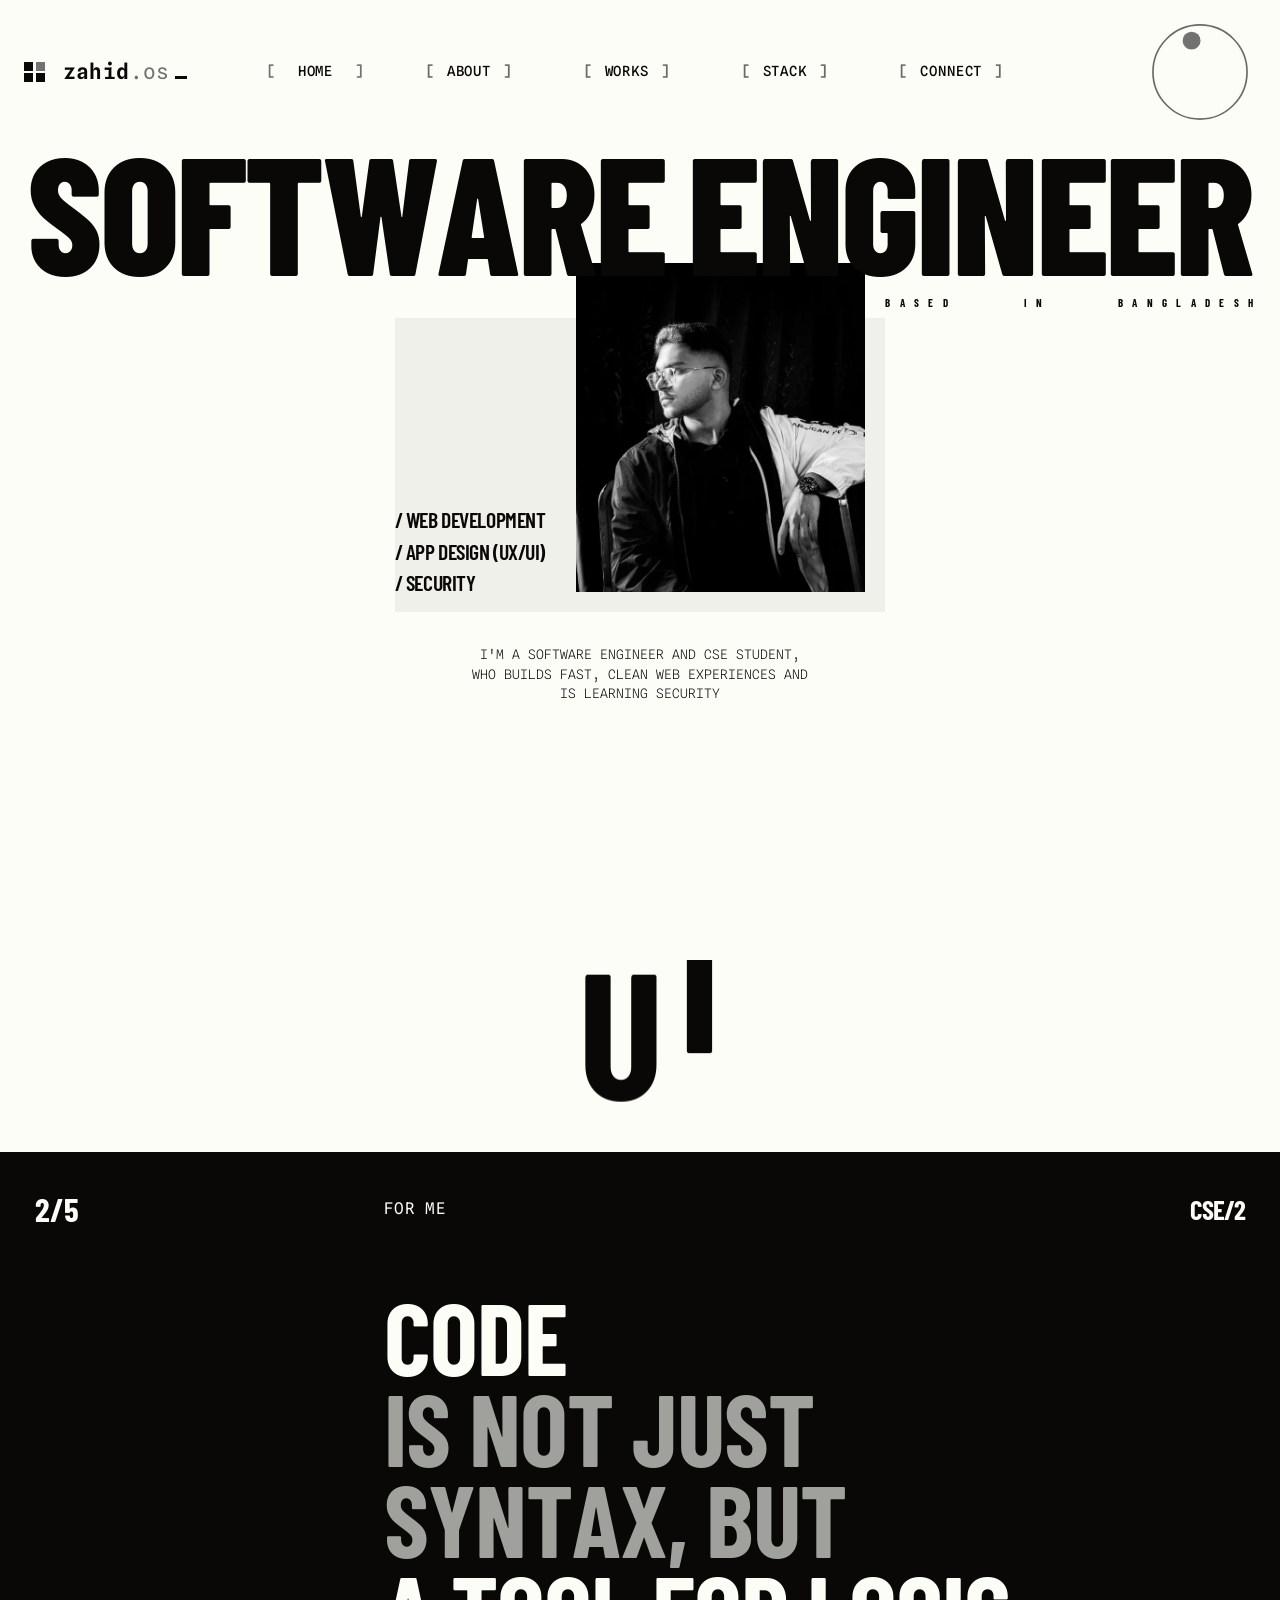
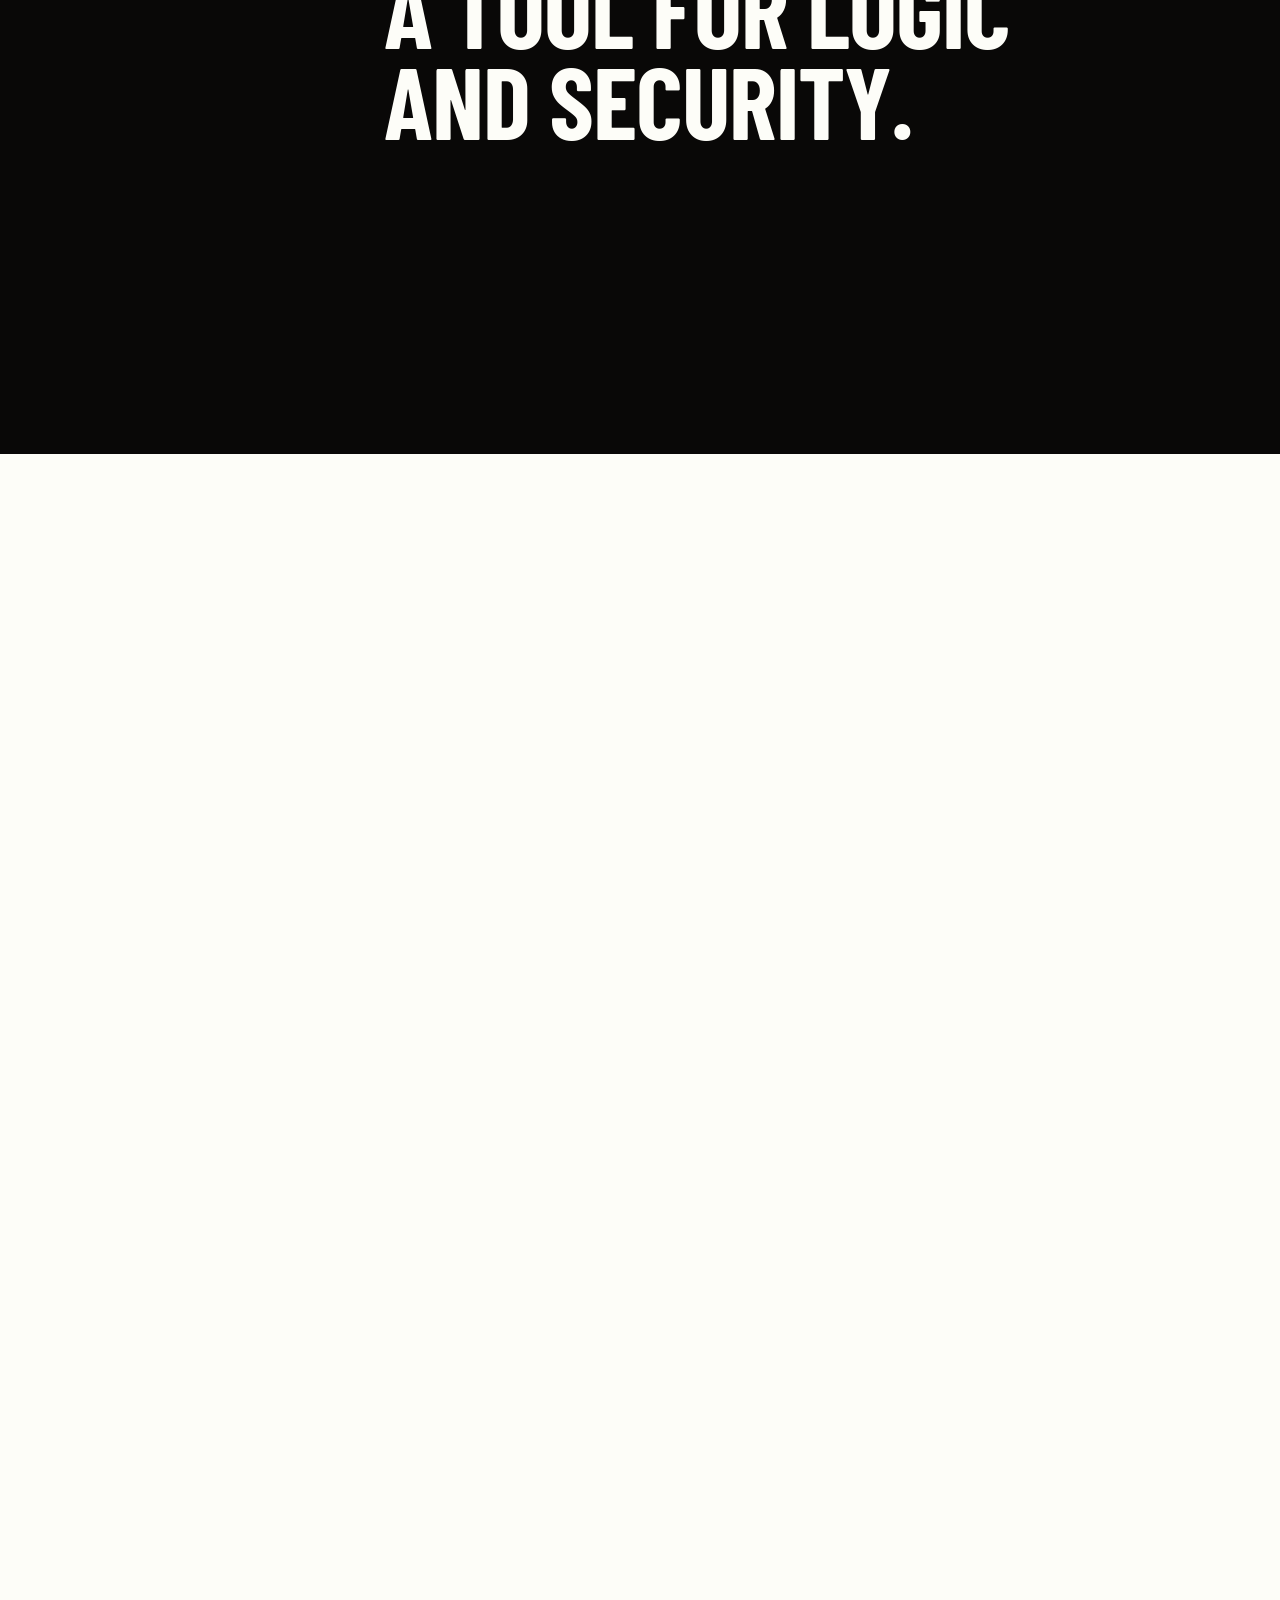
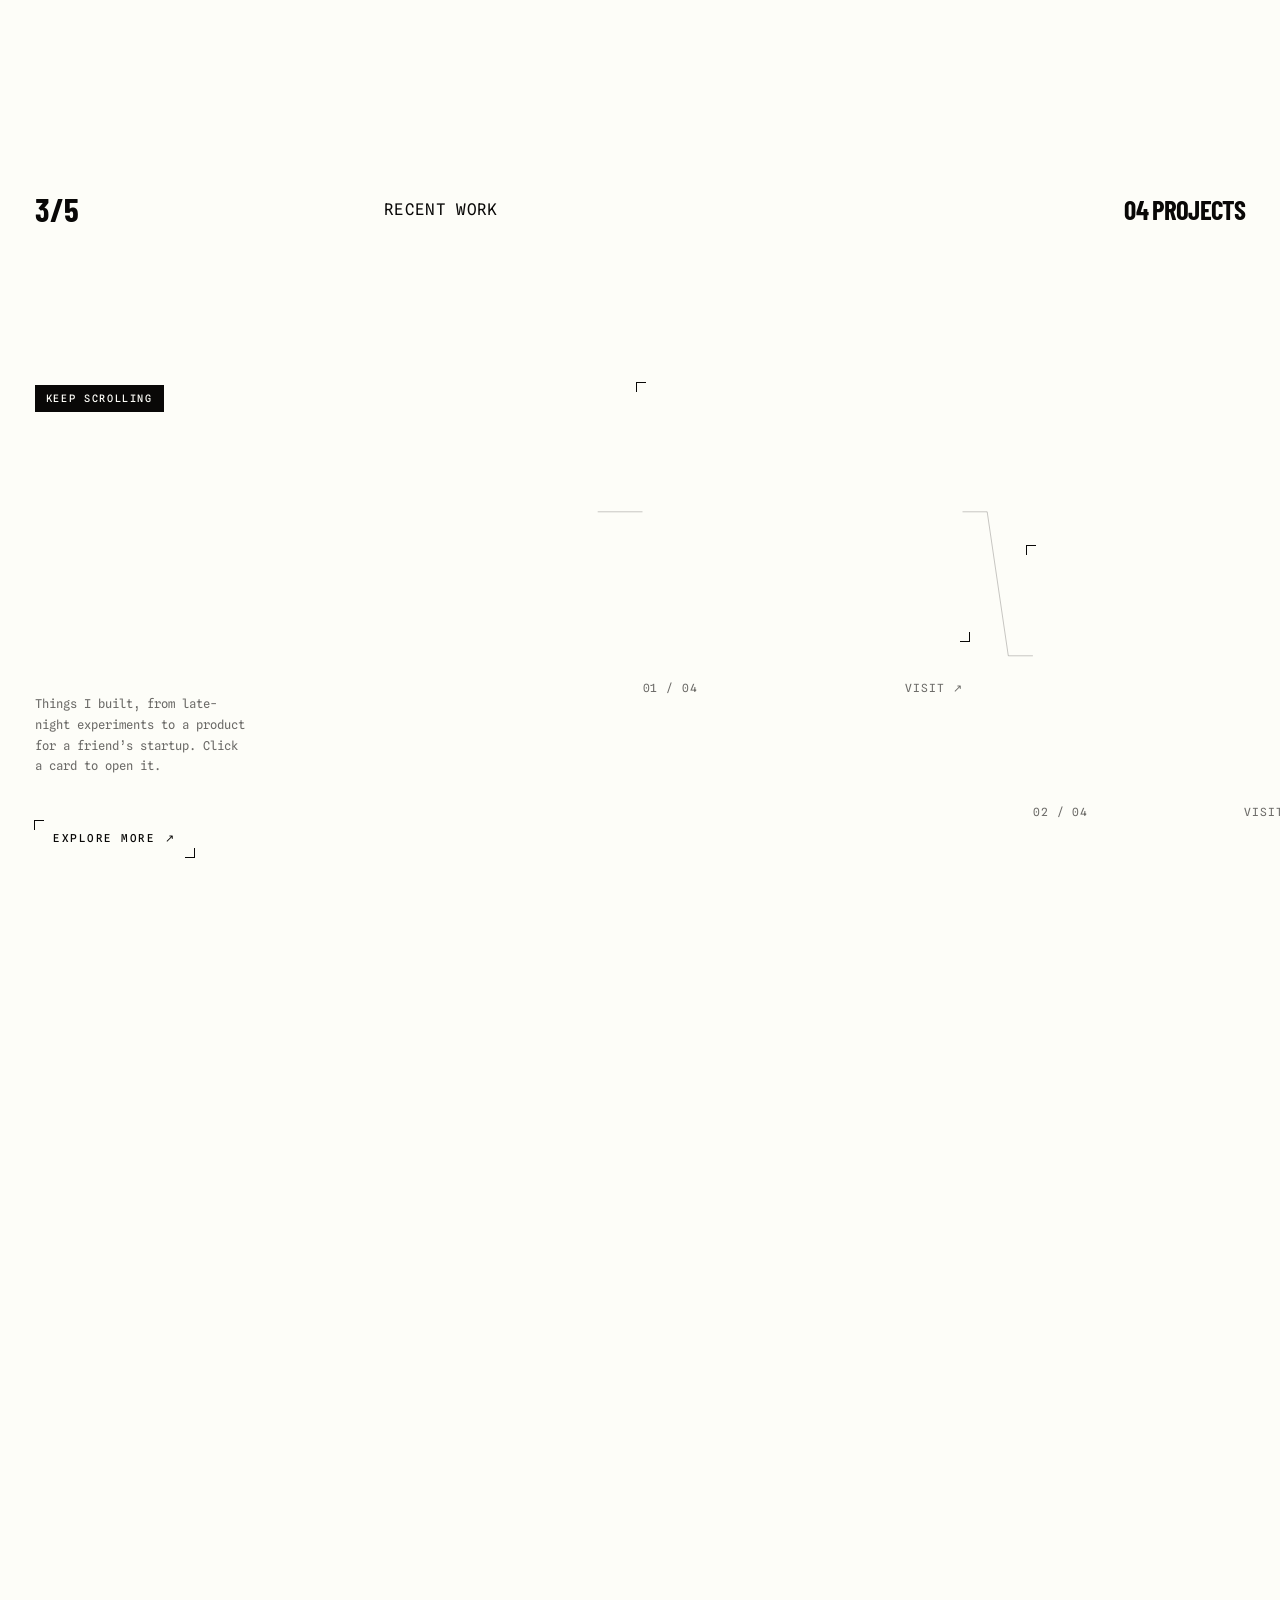
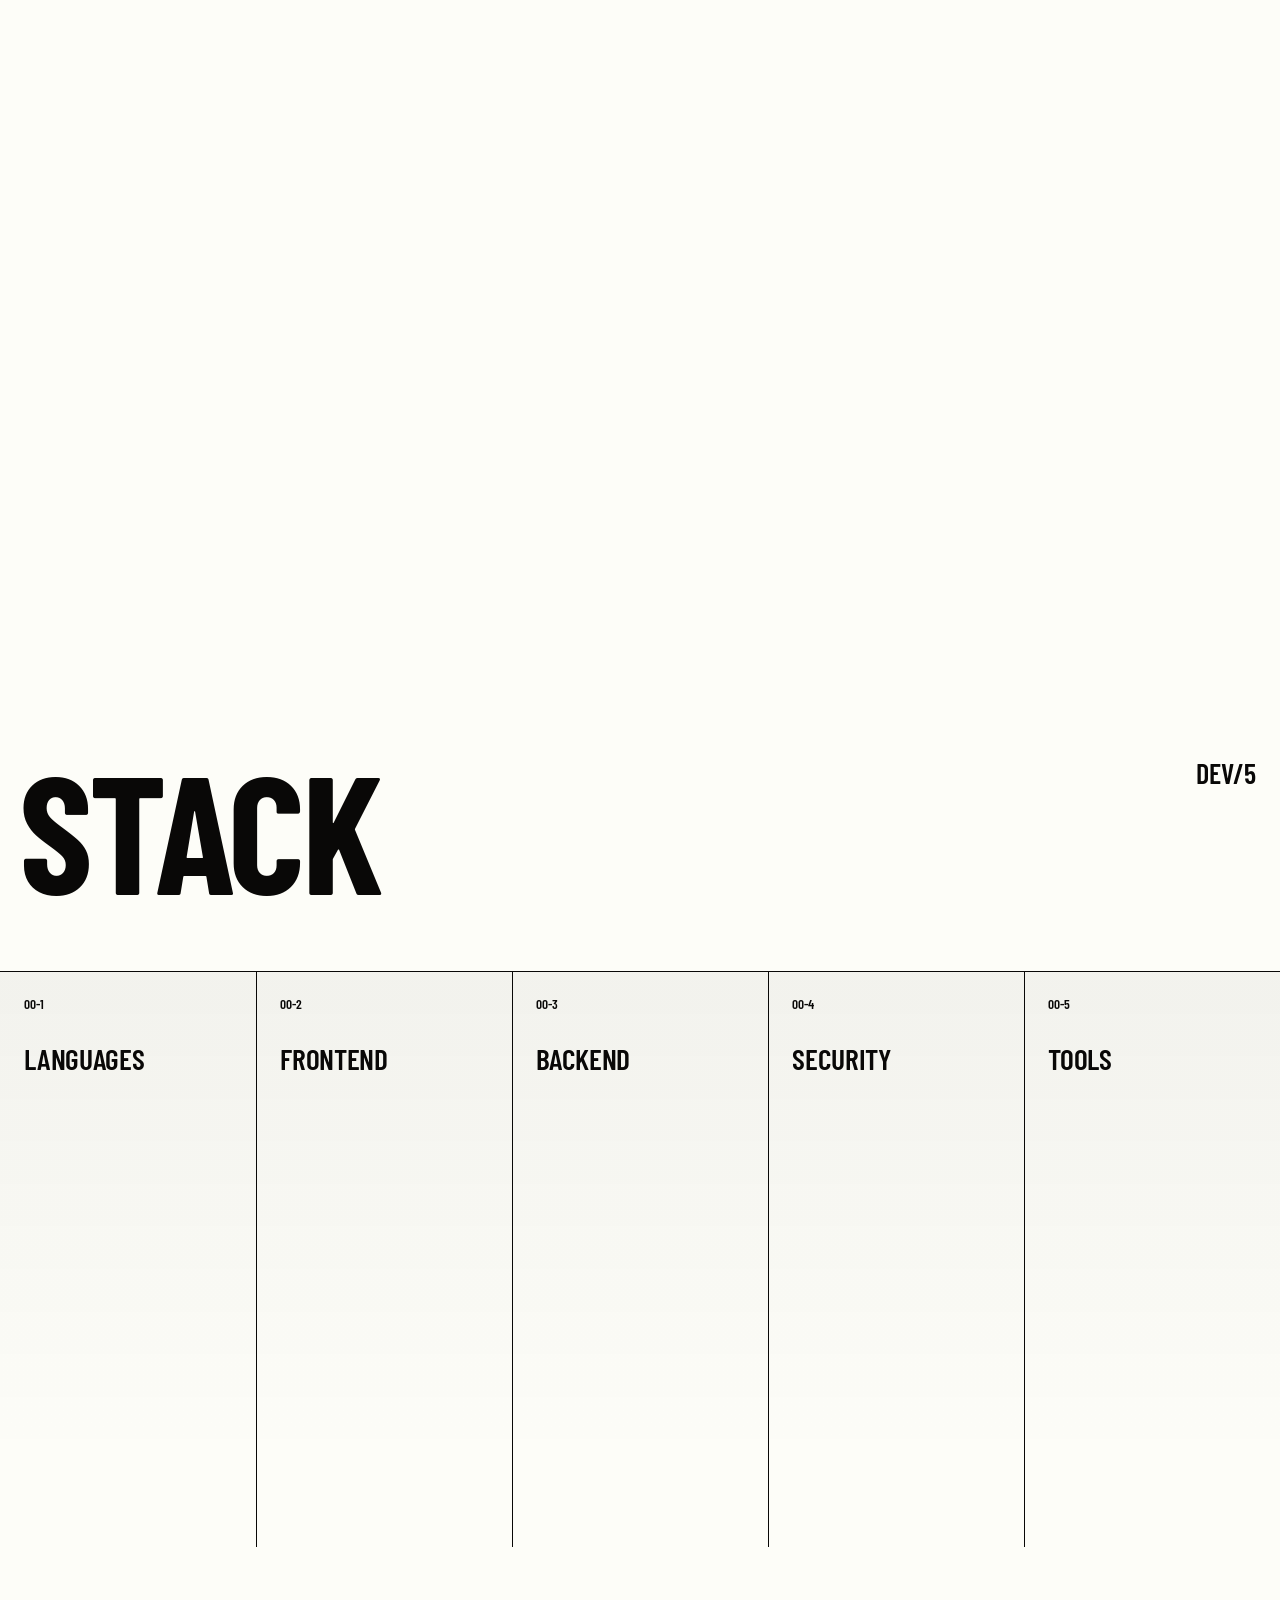
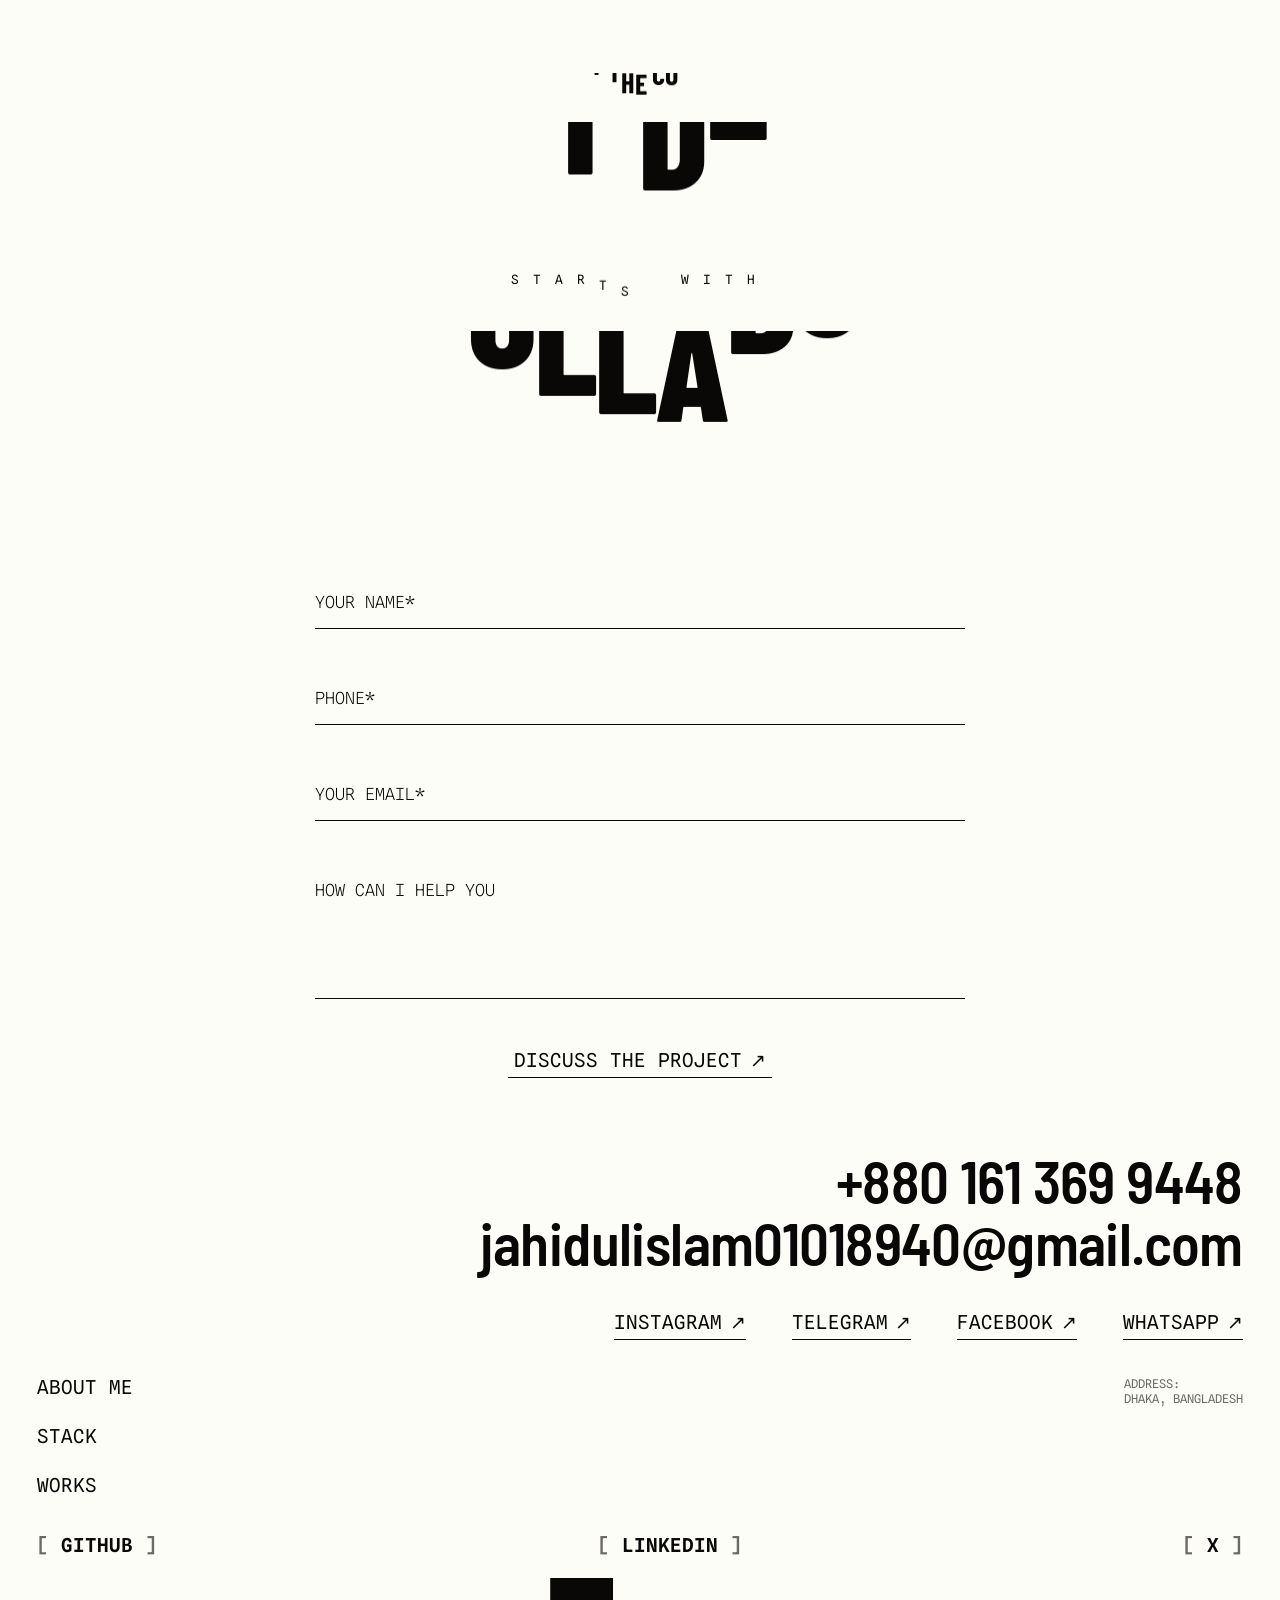
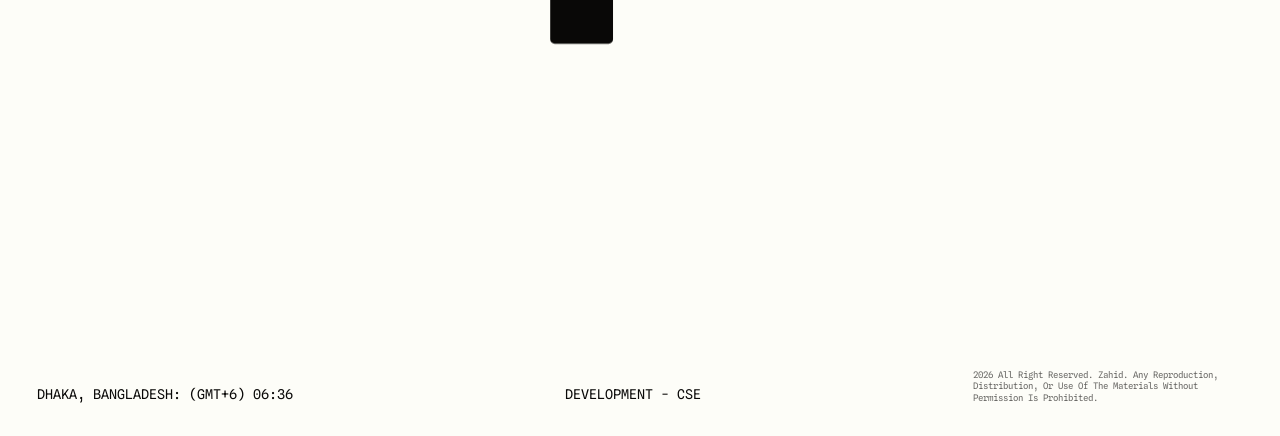
==== commit 5f1e4fbf: "Remove music wheel, bust cache" ====
--- a/index.html
+++ b/index.html
@@ -56,6 +56,8 @@
   <div id="panel" aria-live="polite"><p class="sub">CSE student in Dhaka. Drag the dial to change the theme.</p></div>
 </main>
 
-<script type="module" src="js/main.js"></script>
+<script type="module" src="js/main.js?v=2"></script>
+
+
 </body>
 </html>
--- a/css/one-page.css
+++ b/css/one-page.css
@@ -9,7 +9,7 @@
   body.one main > h1 { display: none; }
   body.one #panel { max-width: none; }
   body.one #panel > * { animation: none; }
-  #s-home { padding: calc(var(--hh) + clamp(32px, 5.5vw, 104px)) var(--hp) clamp(32px, 4vw, 72px); }
+  #s-home { padding: calc(var(--hh) + clamp(8px, 1.2vw, 20px)) var(--hp) clamp(32px, 4vw, 72px); }
   #s-connect { padding: 0 clamp(20px, 2.9vw, 52px) 32px; }
   /* about: lock -> 1 scroll (40vh) to read -> letters fall -> 2 more scrolls. 100 + 120 = 220vh */
   .ab-scene { height: 220vh; height: 220dvh; }
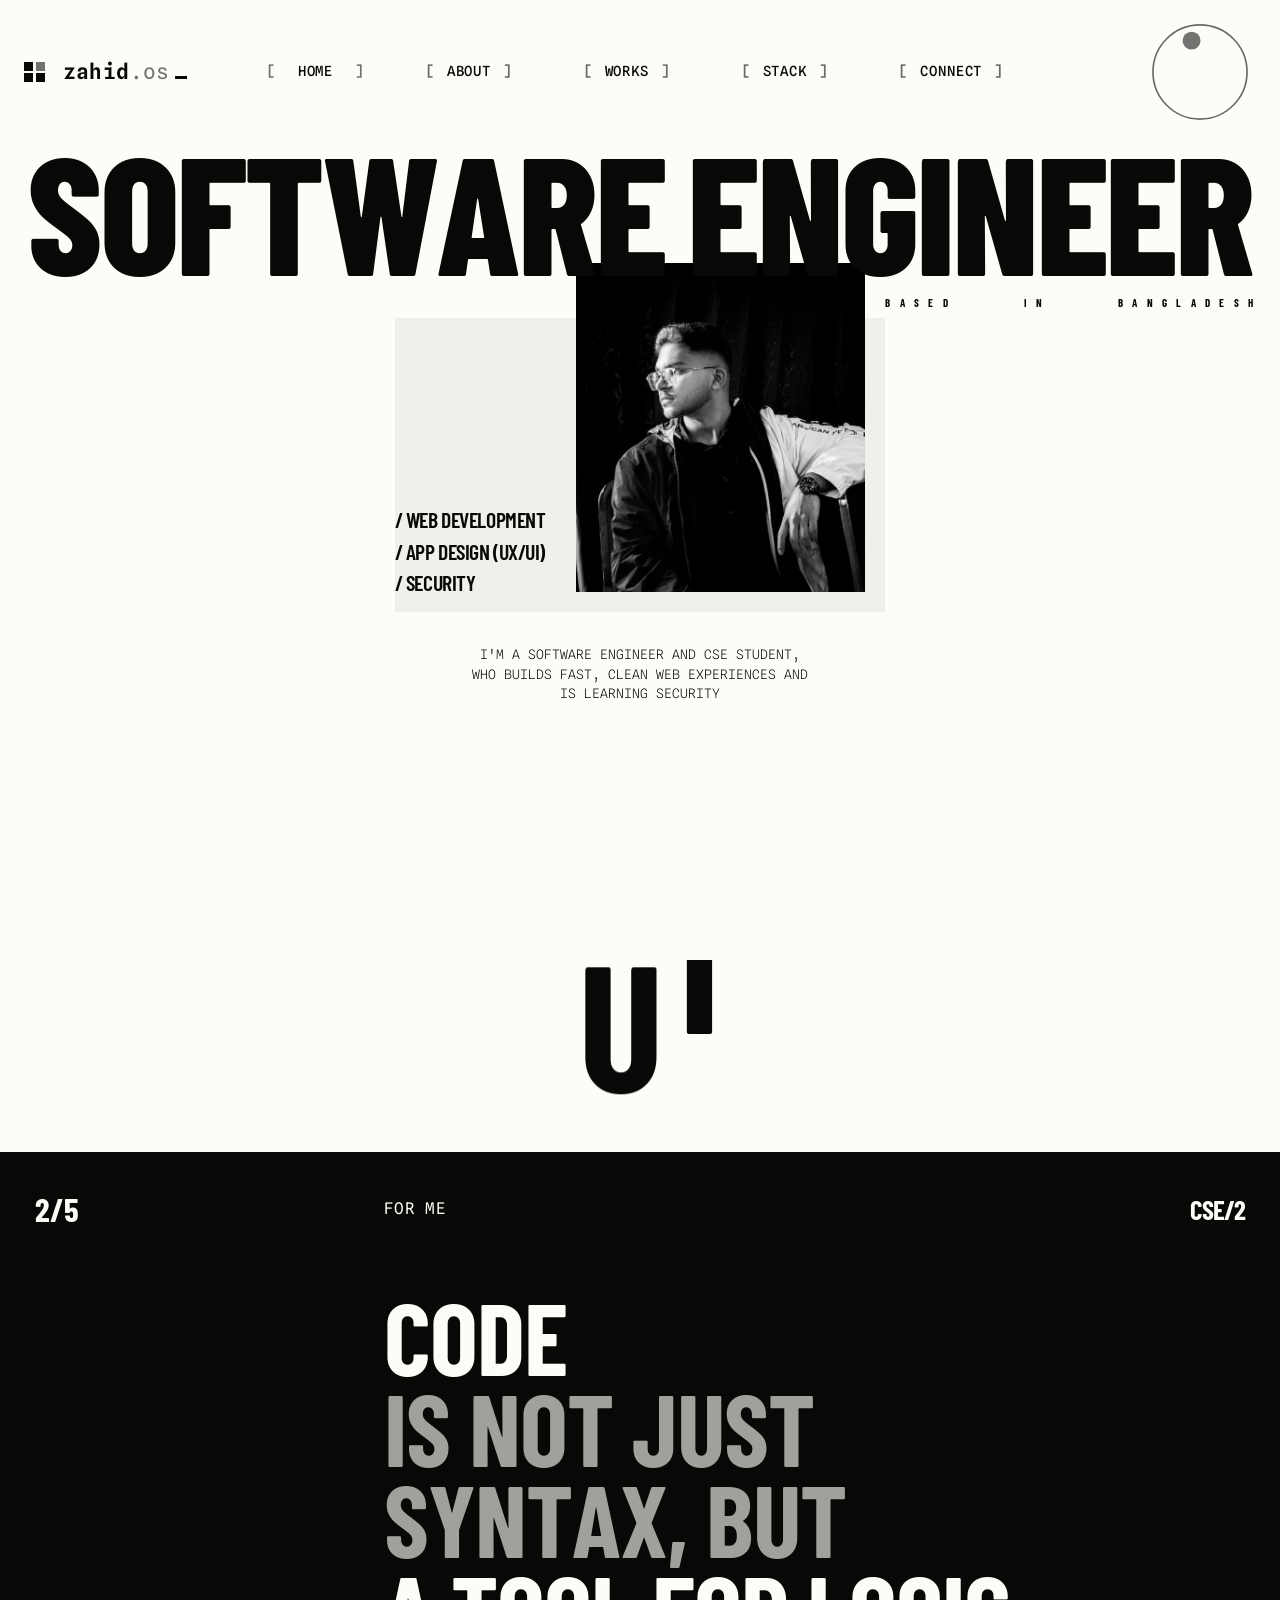
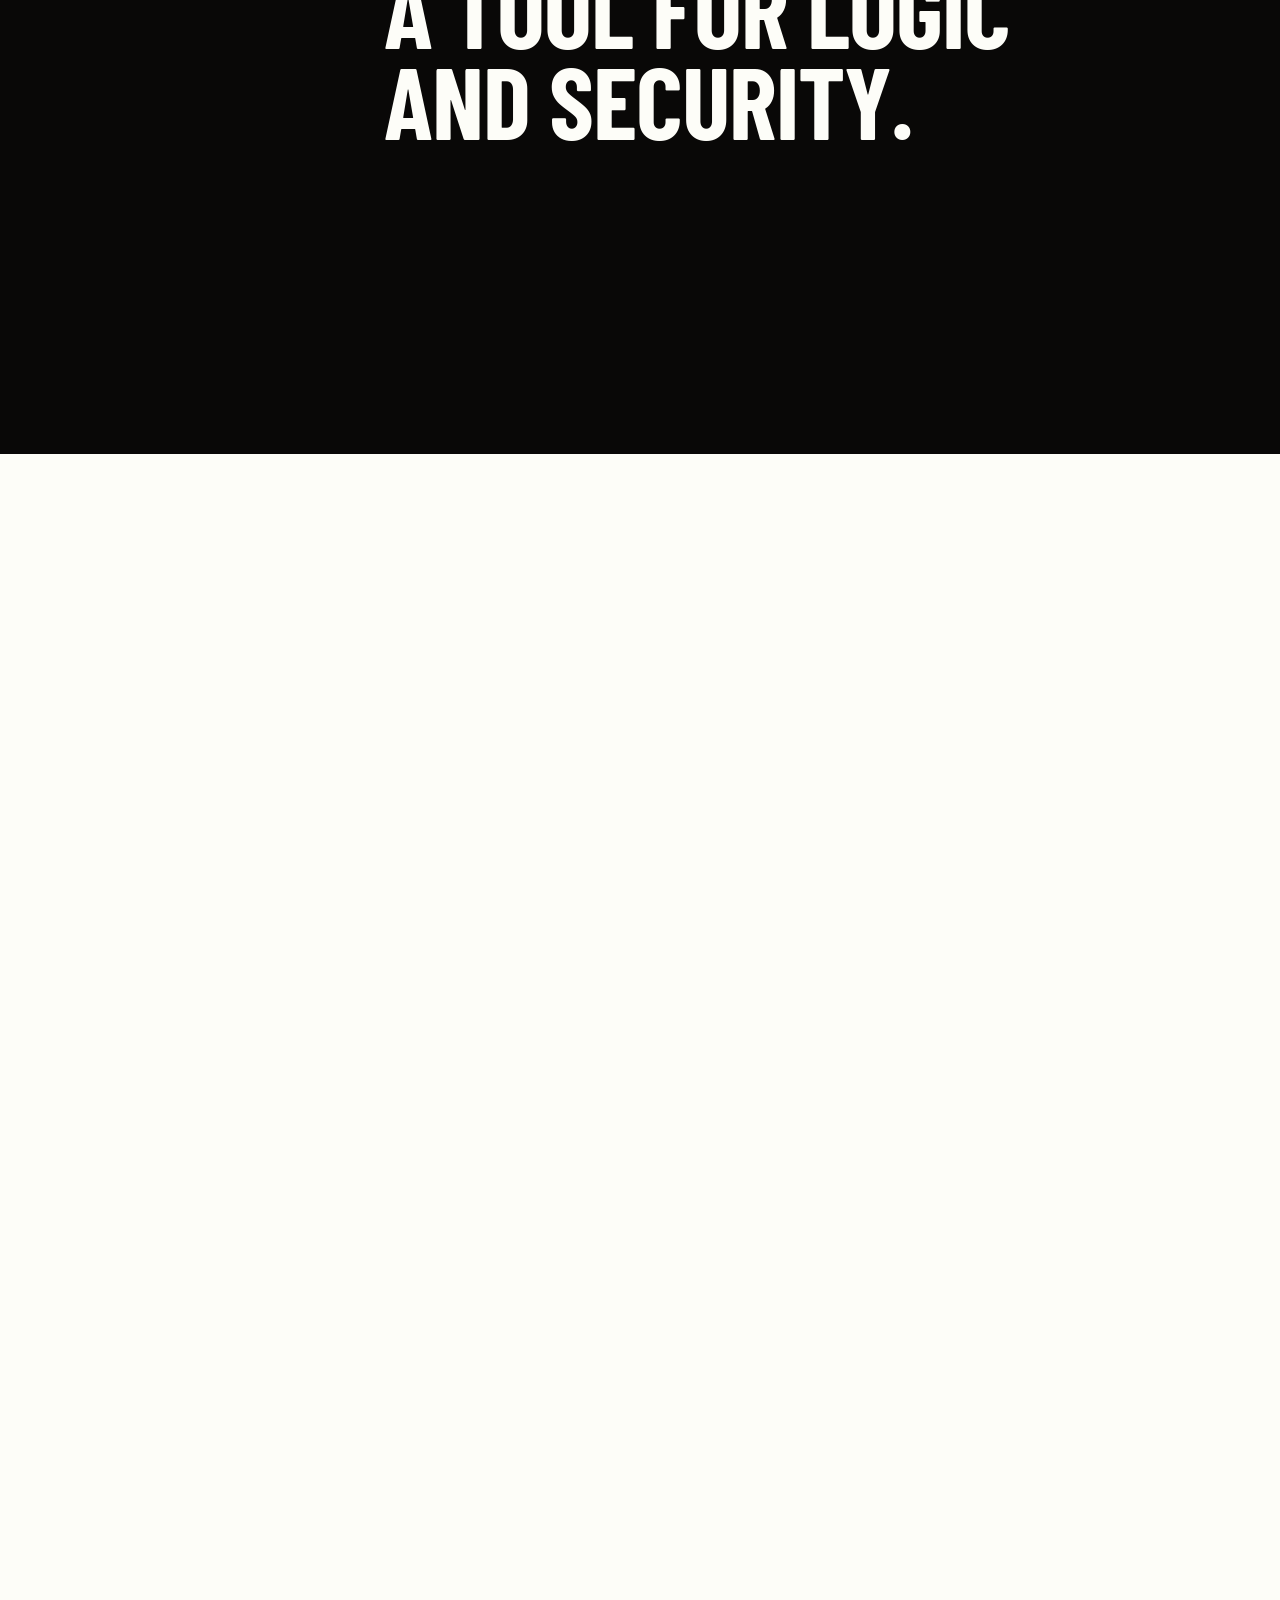
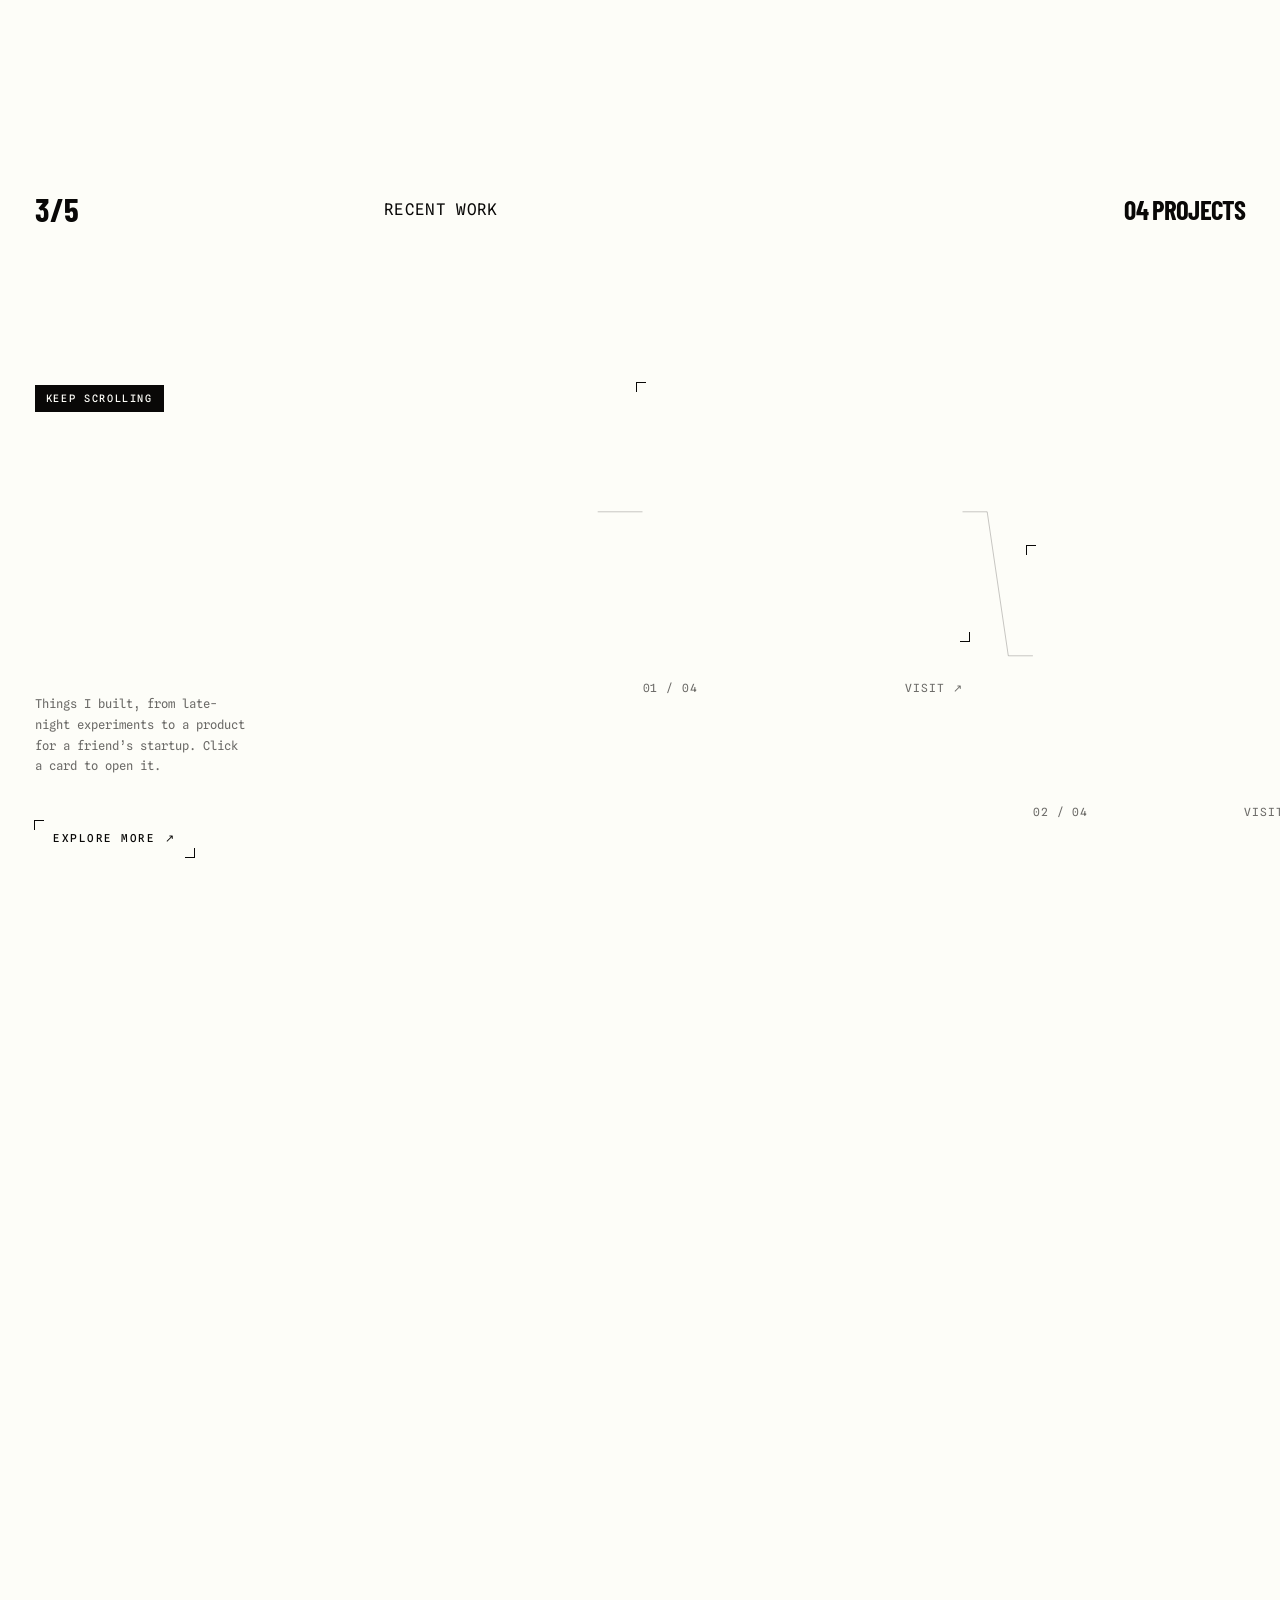
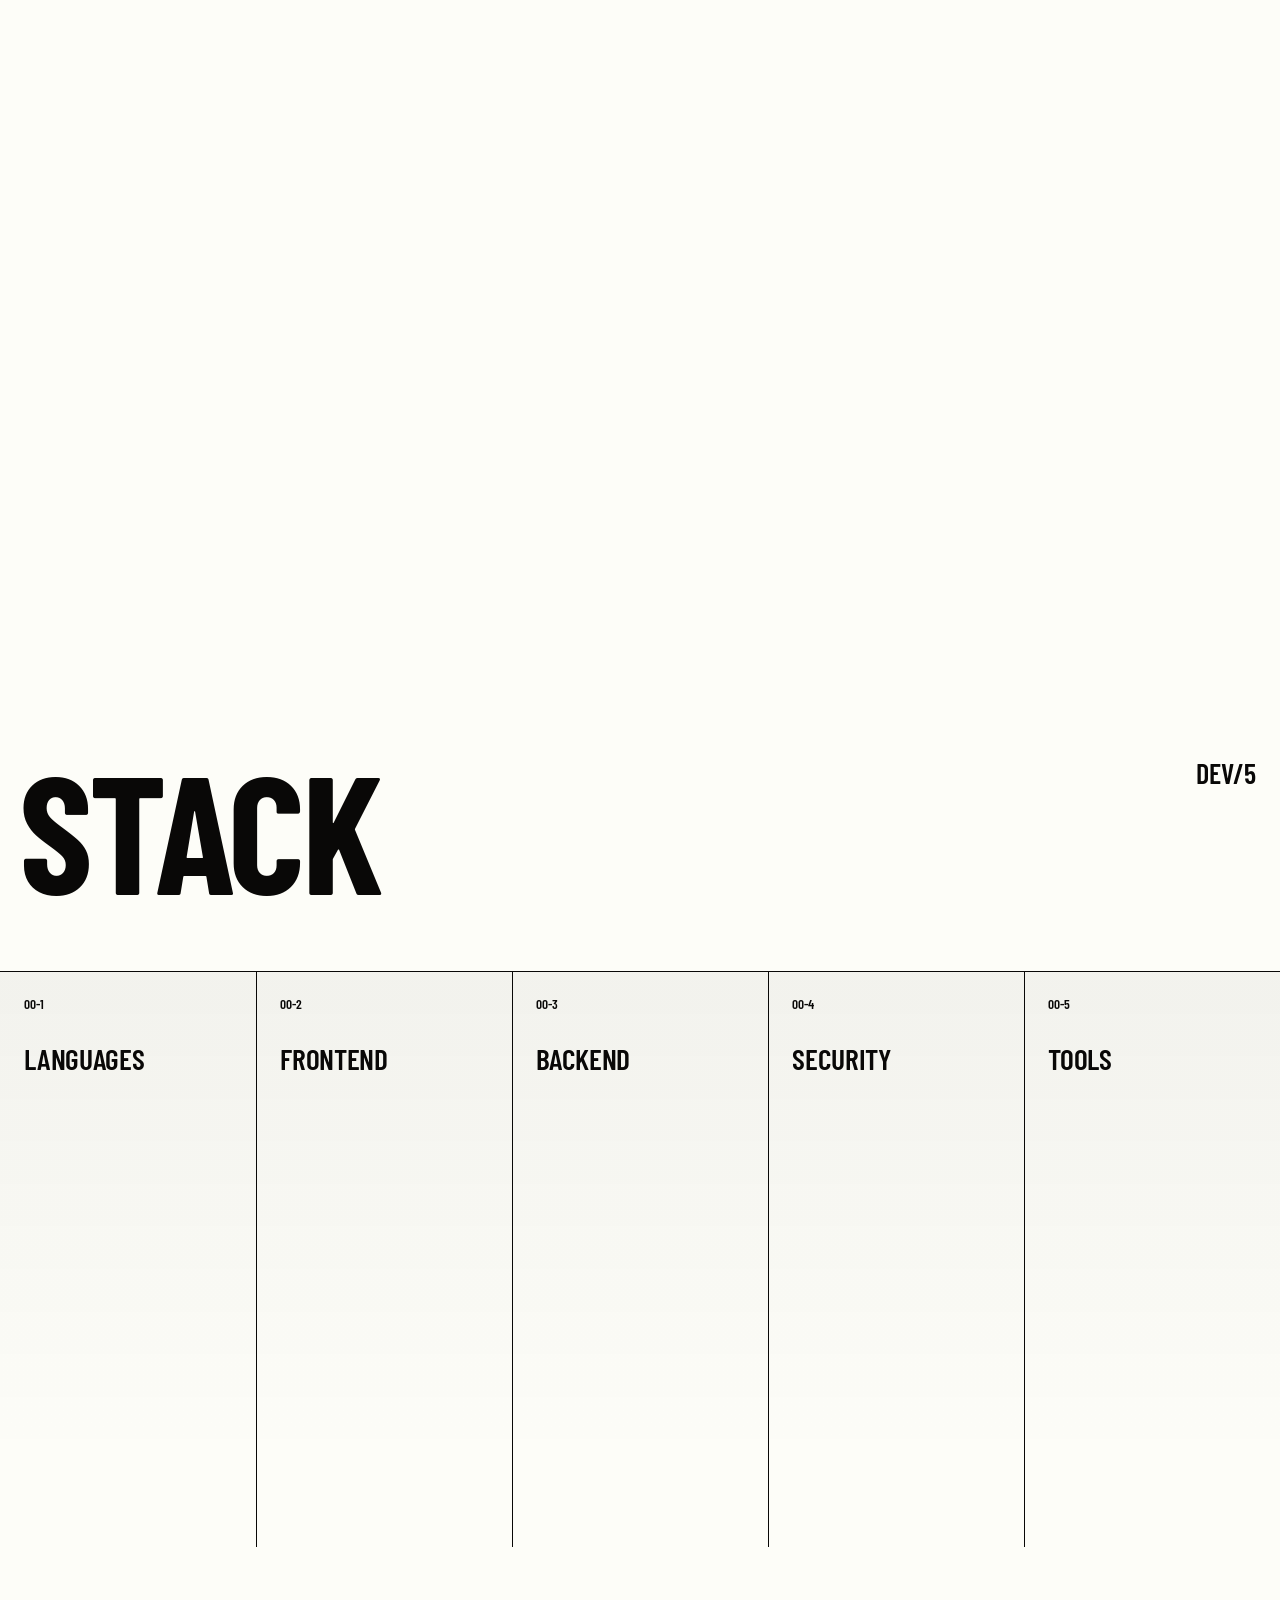
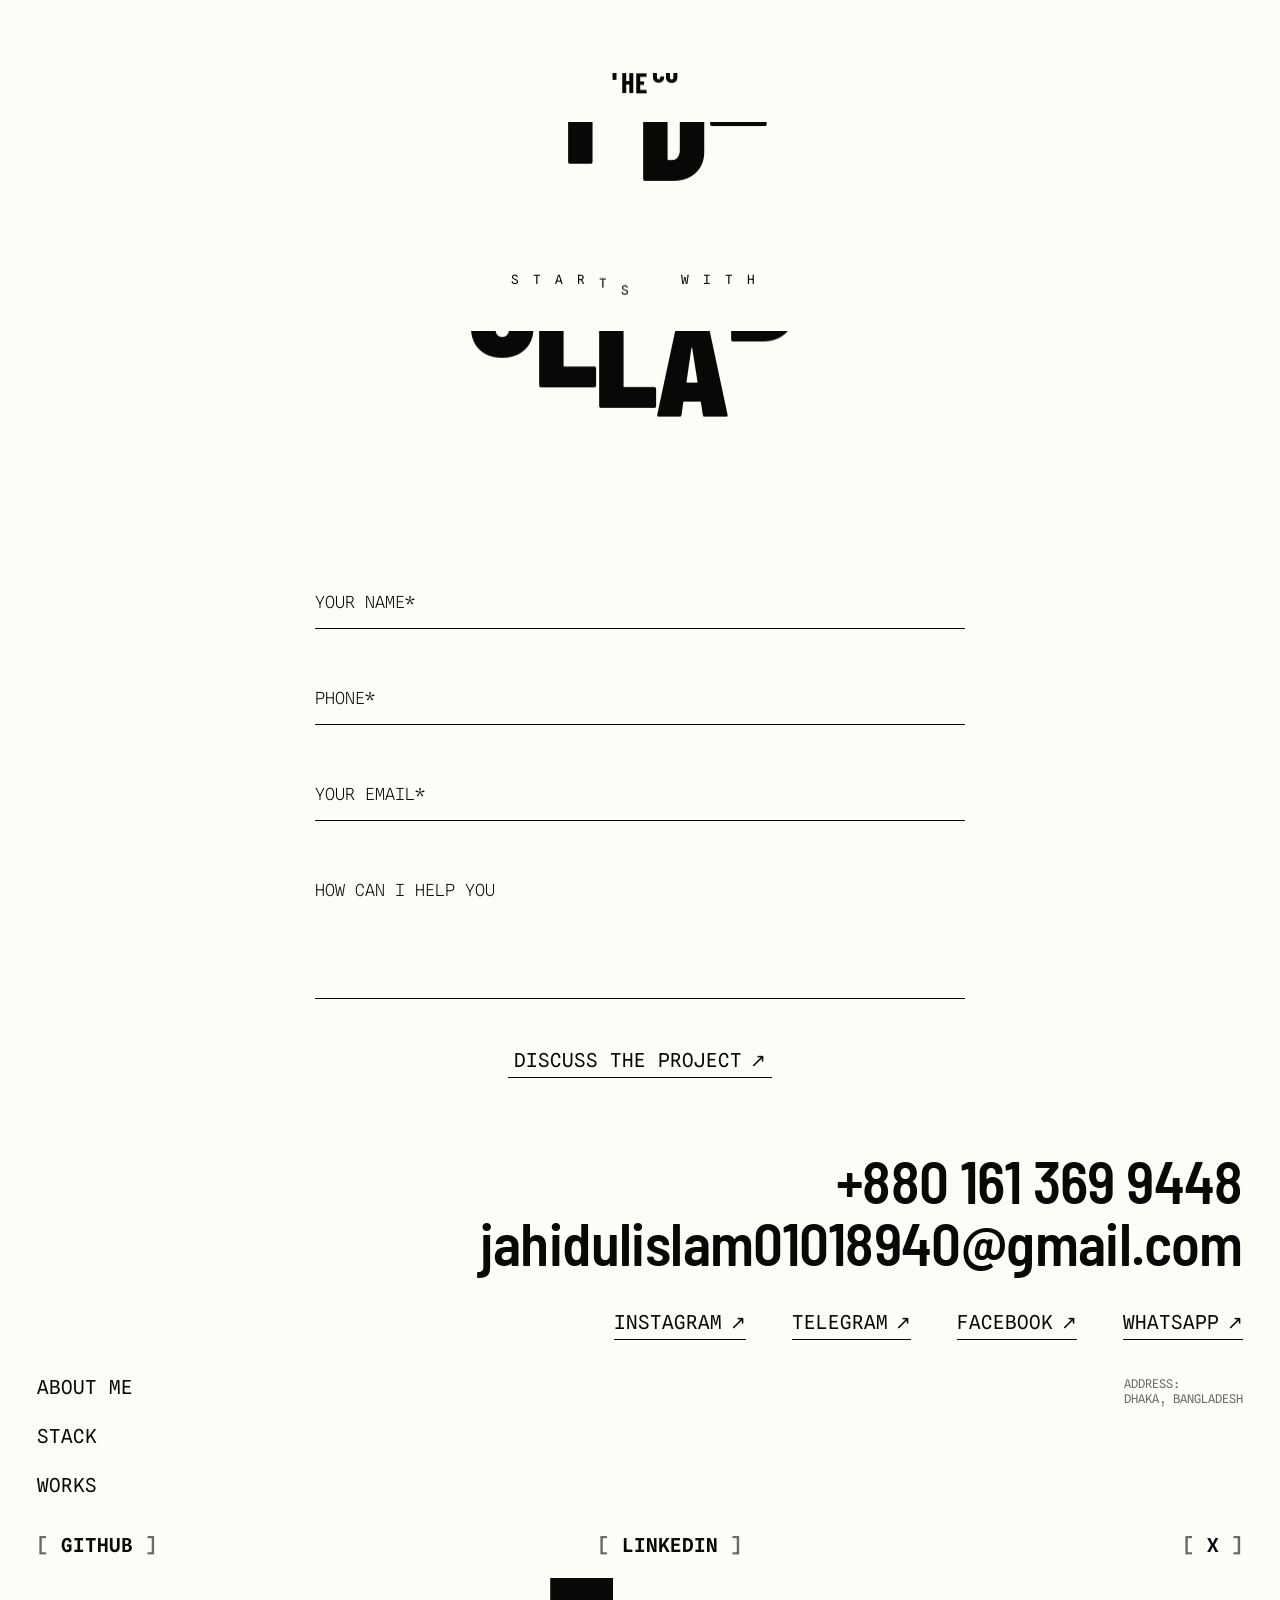
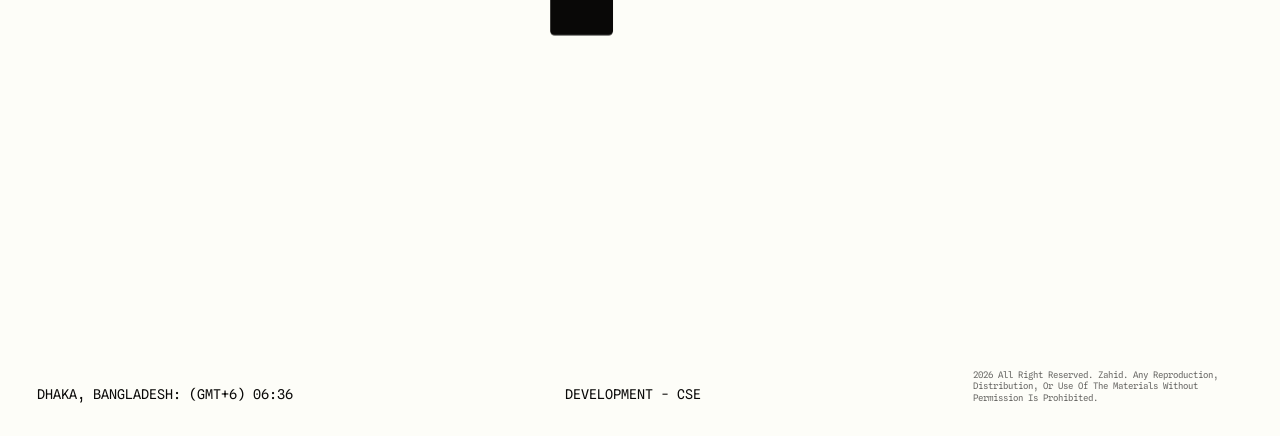
==== commit da761fa9: "Scaffold assets/sfx for future audio, update README tree" ====
--- a/index.html
+++ b/index.html
@@ -56,7 +56,7 @@
   <div id="panel" aria-live="polite"><p class="sub">CSE student in Dhaka. Drag the dial to change the theme.</p></div>
 </main>
 
-<script type="module" src="js/main.js?v=2"></script>
+<script type="module" src="js/main.js?v=5"></script>
 
 
 </body>
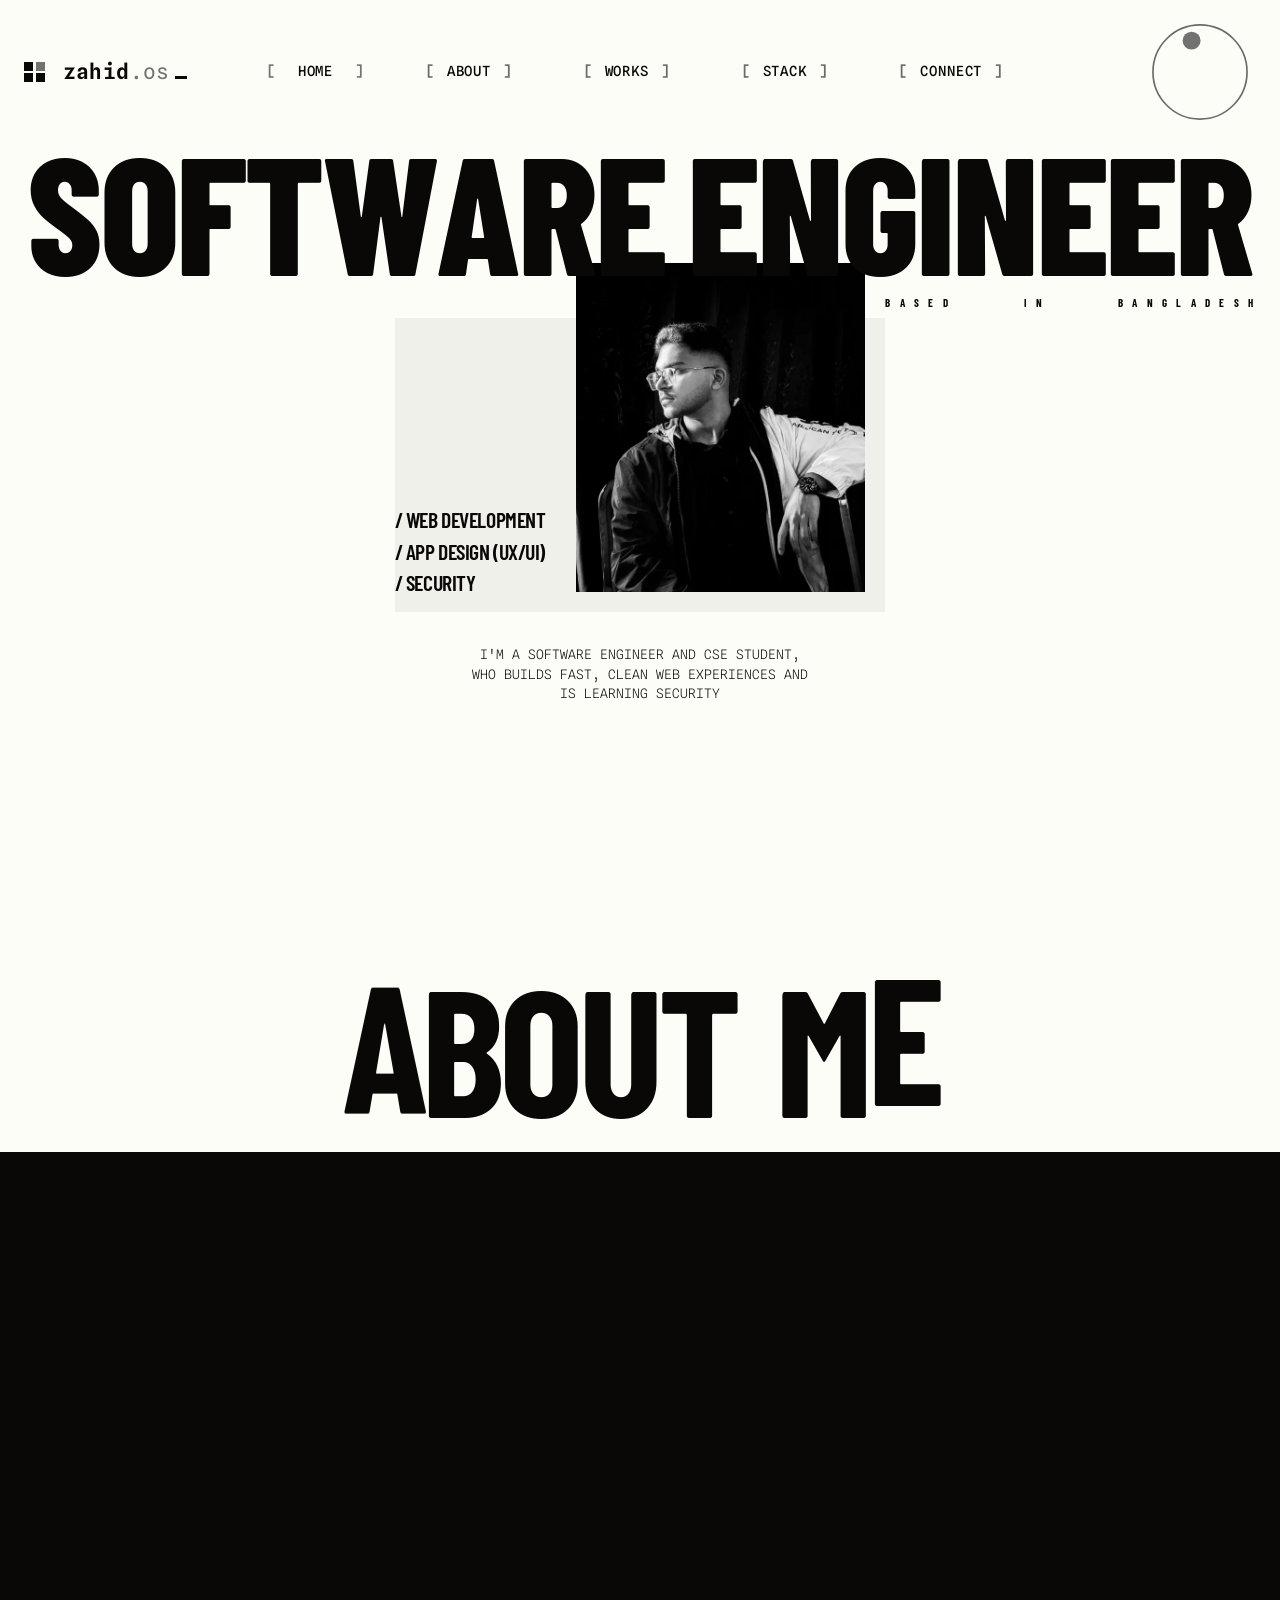
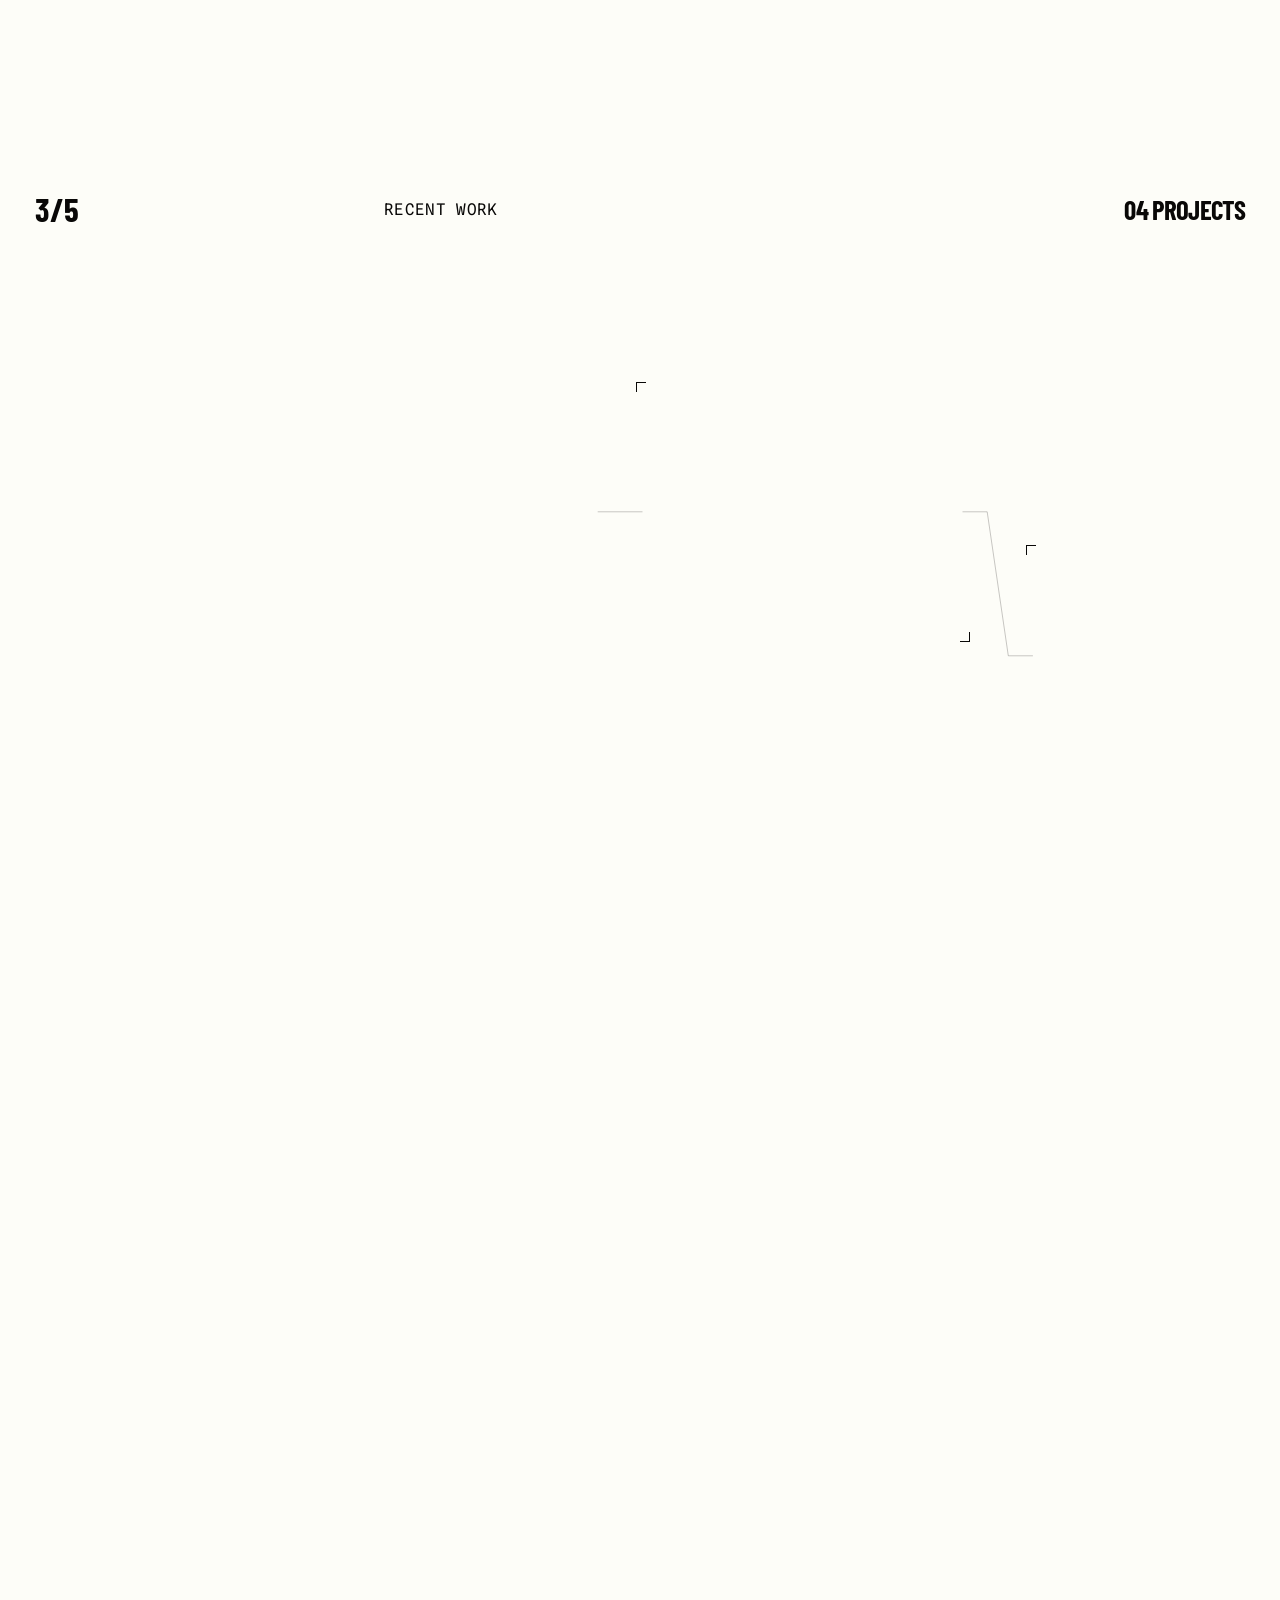
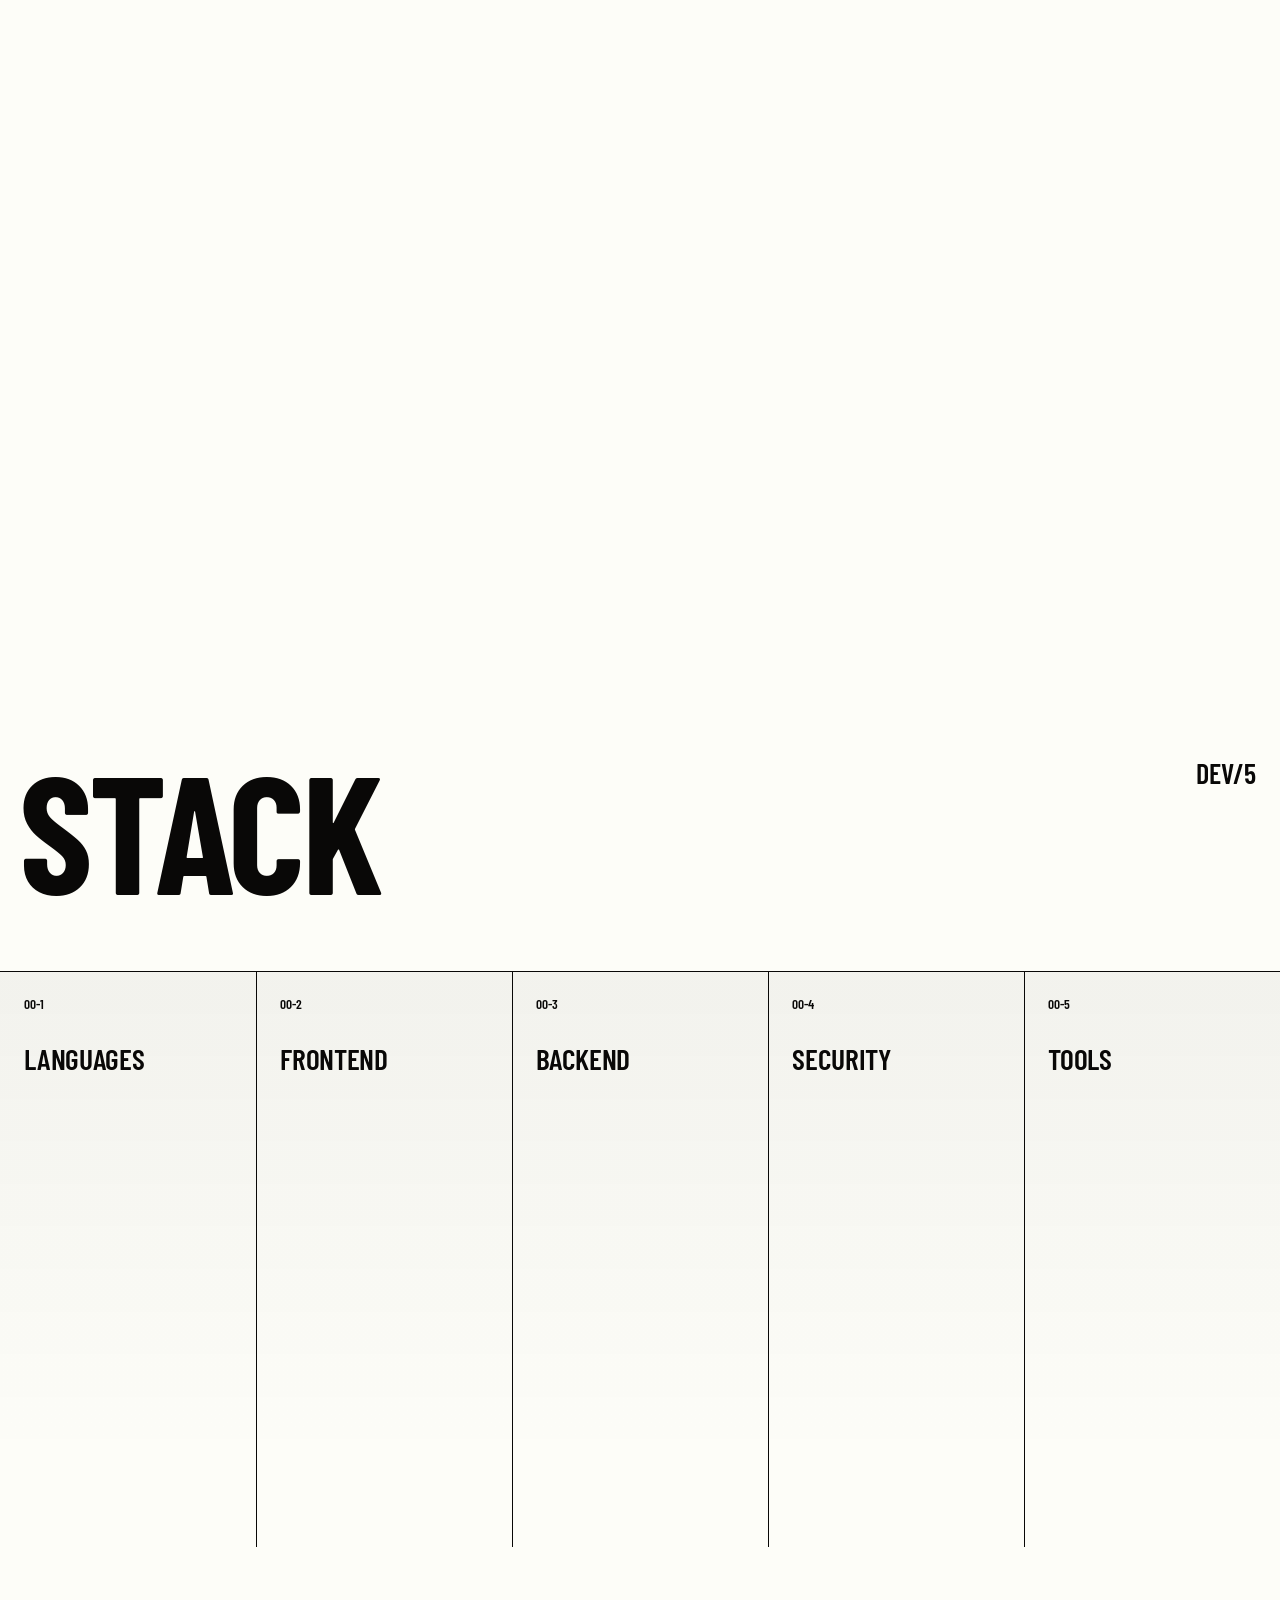
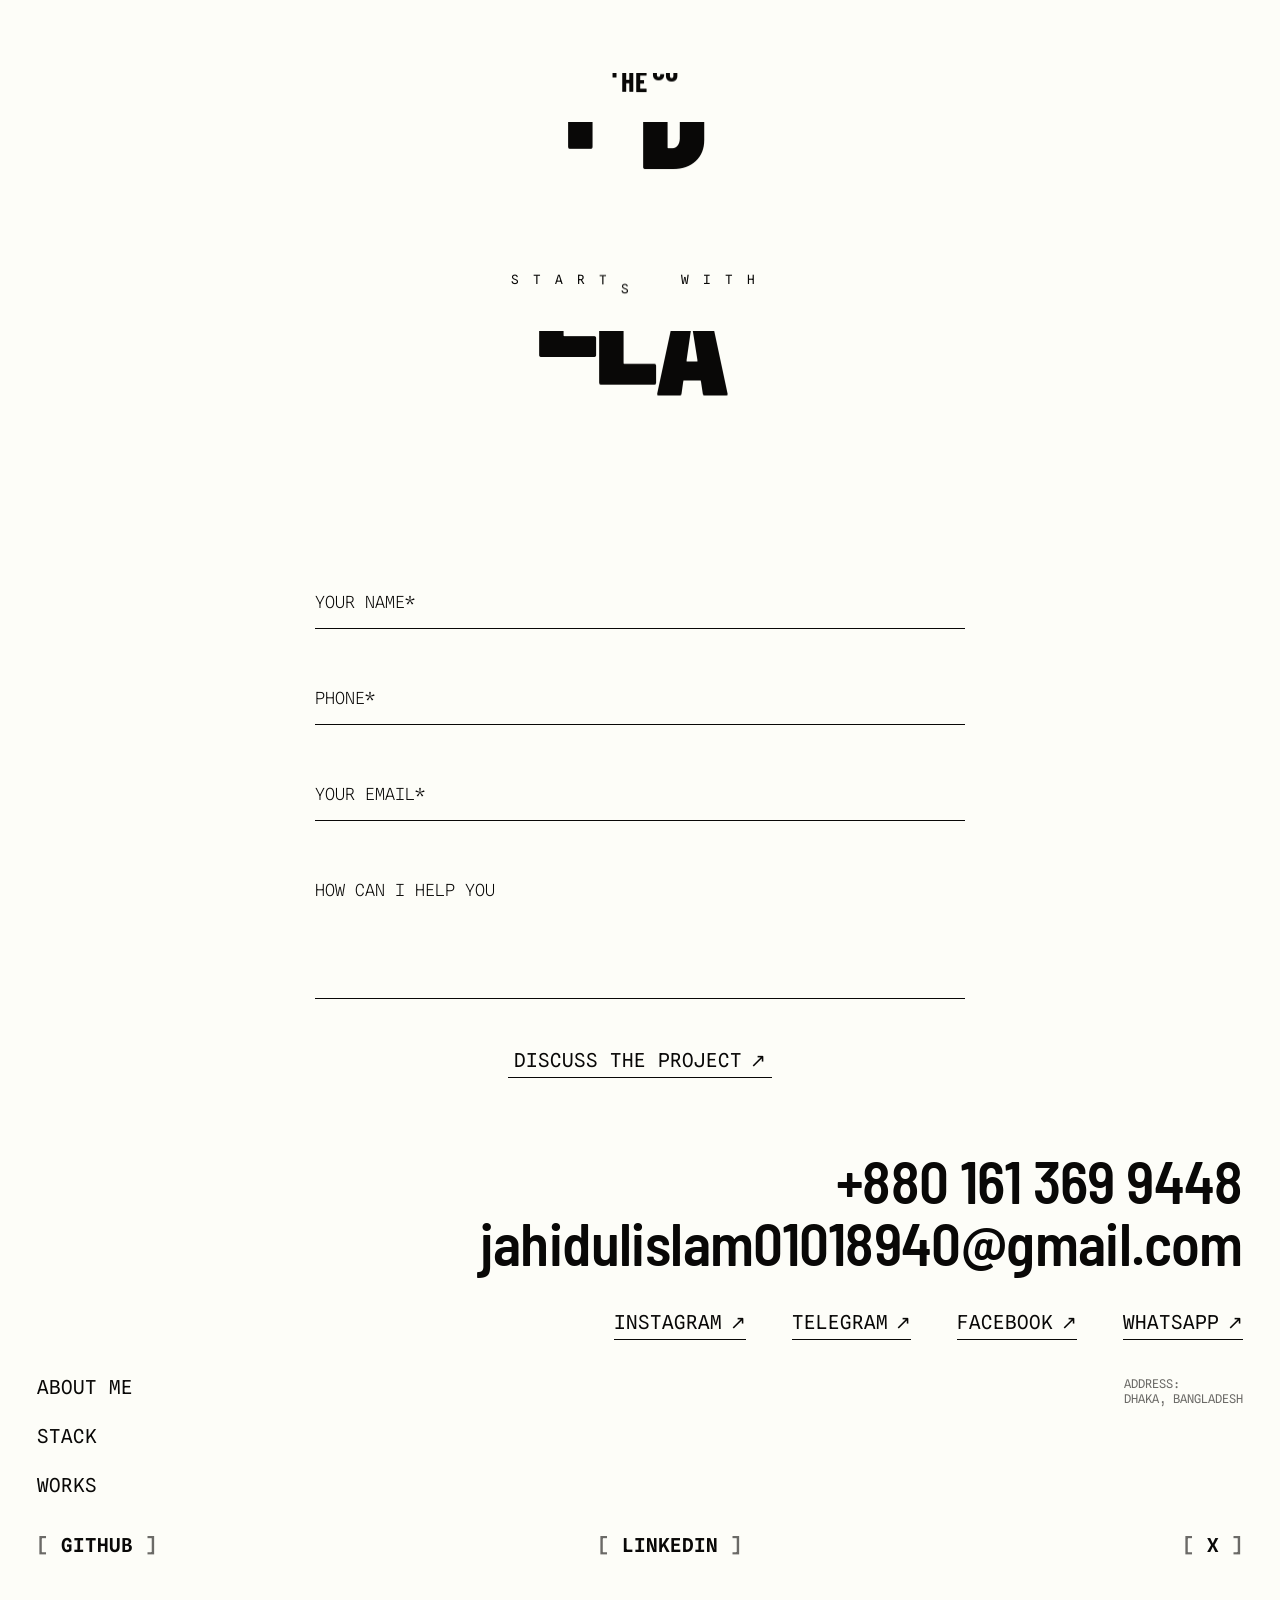
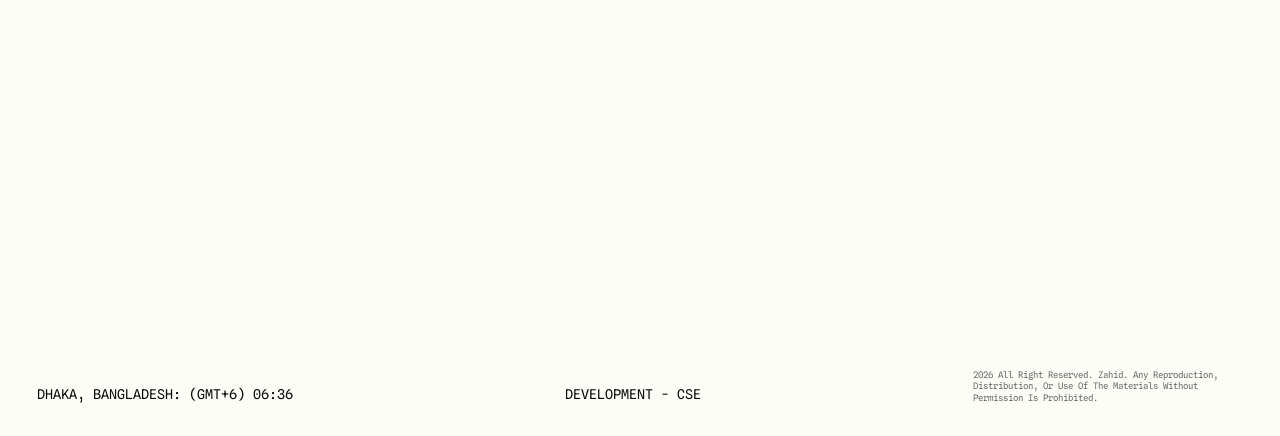
==== commit 53fd0bce: "Smooth scroll position to fix mobile flick jitter" ====
--- a/index.html
+++ b/index.html
@@ -33,11 +33,14 @@
 </script>
 </head>
 <body>
+
+
 <div id="ld" role="status" aria-live="polite" aria-label="Loading"><div class="ld-bg"></div><div class="ld-dial"><svg viewBox="0 0 100 100" aria-hidden="true"><circle class="ld-ring" cx="50" cy="50" r="42"/></svg><div class="ld-orbit"><svg viewBox="0 0 100 100" aria-hidden="true"><circle class="ld-knob" cx="50" cy="21" r="5.85"/></svg></div></div><div class="ld-s" aria-hidden="true"><span class="ld-a">Initializing system<span class="ld-dots"><i></i><i></i><i></i></span></span><span class="ld-b">System ready<i class="ld-ok"></i></span></div><span class="ld-sr">Loading zahid.os</span></div>
 
 
 <header>
   <button class="logo" id="home" aria-label="zahid.os, back to top"><span class="lg-m" aria-hidden="true"><i></i><i></i><i></i><i></i></span><span class="lg-t" aria-hidden="true">zahid<b>.os</b><u></u></span></button>
+  
   <nav aria-label="Sections">
     <button class="nav nav-home" data-run="home" aria-label="Home" data-label="Home"><i class="l" aria-hidden="true">[</i><span class="t" data-text="HOME" aria-hidden="true">HOME</span><i class="r" aria-hidden="true">]</i><svg class="nav-ic" viewBox="0 0 24 24" aria-hidden="true" fill="none" stroke="currentColor" stroke-width="1.7" stroke-linecap="round" stroke-linejoin="round"><path d="M3 10.5 12 3l9 7.5"/><path d="M5.5 9.5V20a1 1 0 0 0 1 1h11a1 1 0 0 0 1-1V9.5"/><path d="M9.5 21v-6h5v6"/></svg></button><button class="nav" data-run="about" aria-label="About" data-label="About"><i class="l" aria-hidden="true">[</i><span class="t" data-text="ABOUT" aria-hidden="true">ABOUT</span><i class="r" aria-hidden="true">]</i><svg class="nav-ic" viewBox="0 0 24 24" aria-hidden="true" fill="none" stroke="currentColor" stroke-width="1.7" stroke-linecap="round" stroke-linejoin="round"><circle cx="12" cy="8" r="3.5"/><path d="M5.5 20.5c.5-3.5 3.5-5.5 6.5-5.5s6 2 6.5 5.5"/></svg></button>
     <button class="nav" data-run="works" aria-label="Works" data-label="Works"><i class="l" aria-hidden="true">[</i><span class="t" data-text="WORKS" aria-hidden="true">WORKS</span><i class="r" aria-hidden="true">]</i><svg class="nav-ic" viewBox="0 0 24 24" aria-hidden="true" fill="none" stroke="currentColor" stroke-width="1.7" stroke-linecap="round" stroke-linejoin="round"><rect x="3.5" y="3.5" width="7" height="7" rx="1.5"/><rect x="13.5" y="3.5" width="7" height="7" rx="1.5"/><rect x="3.5" y="13.5" width="7" height="7" rx="1.5"/><rect x="13.5" y="13.5" width="7" height="7" rx="1.5"/></svg></button>
@@ -56,7 +59,7 @@
   <div id="panel" aria-live="polite"><p class="sub">CSE student in Dhaka. Drag the dial to change the theme.</p></div>
 </main>
 
-<script type="module" src="js/main.js?v=5"></script>
+<script type="module" src="js/main.js?v=9"></script>
 
 
 </body>
--- a/css/header.css
+++ b/css/header.css
@@ -81,4 +81,4 @@
 
   /* nav text flips to the page colour while it sits over the dark About block */
   body.one header.inv { --fg: var(--bg); --dim: color-mix(in srgb, var(--bg) 62%, transparent); --ac: color-mix(in srgb, var(--bg) 78%, transparent); }
-  body.one header .nav, body.one header .logo, body.one header .lg-t b { transition: color .35s ease; }+  body.one header .nav, body.one header .logo, body.one header .lg-t b { transition: color .35s ease; }
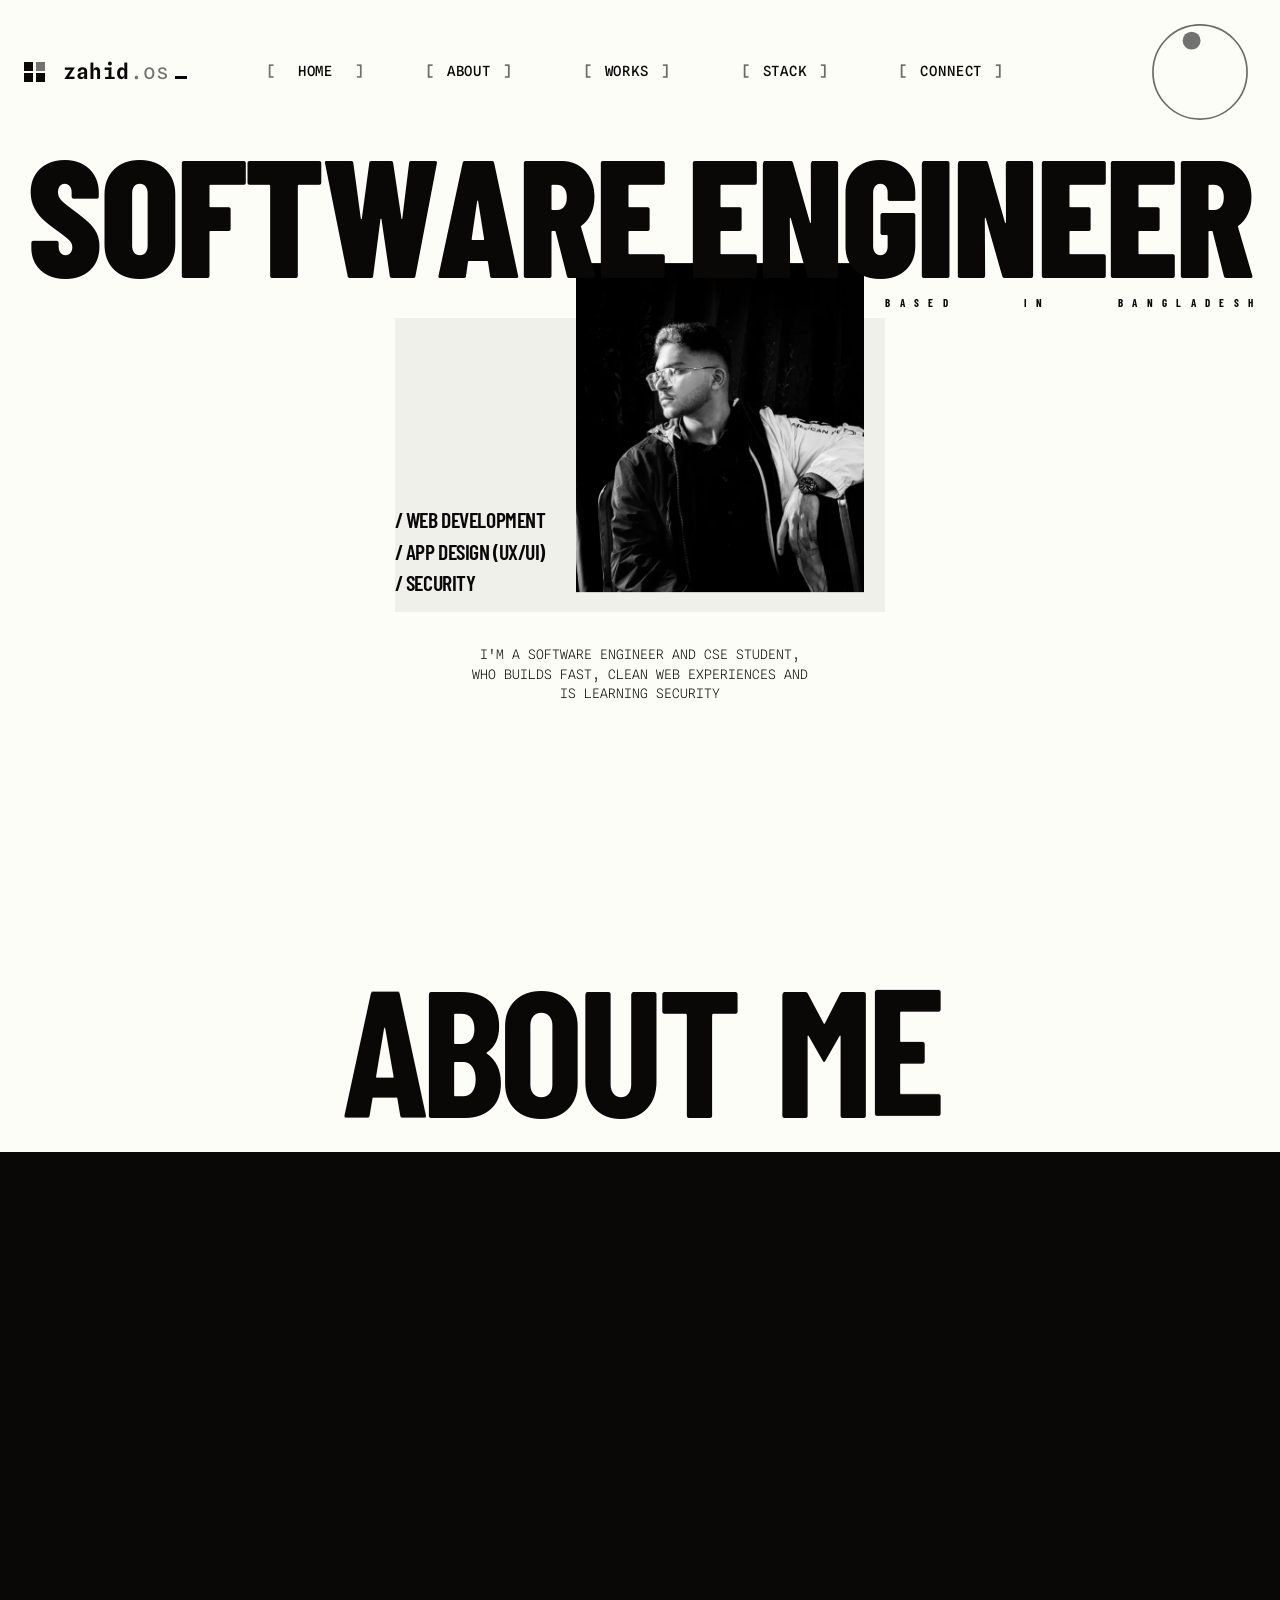
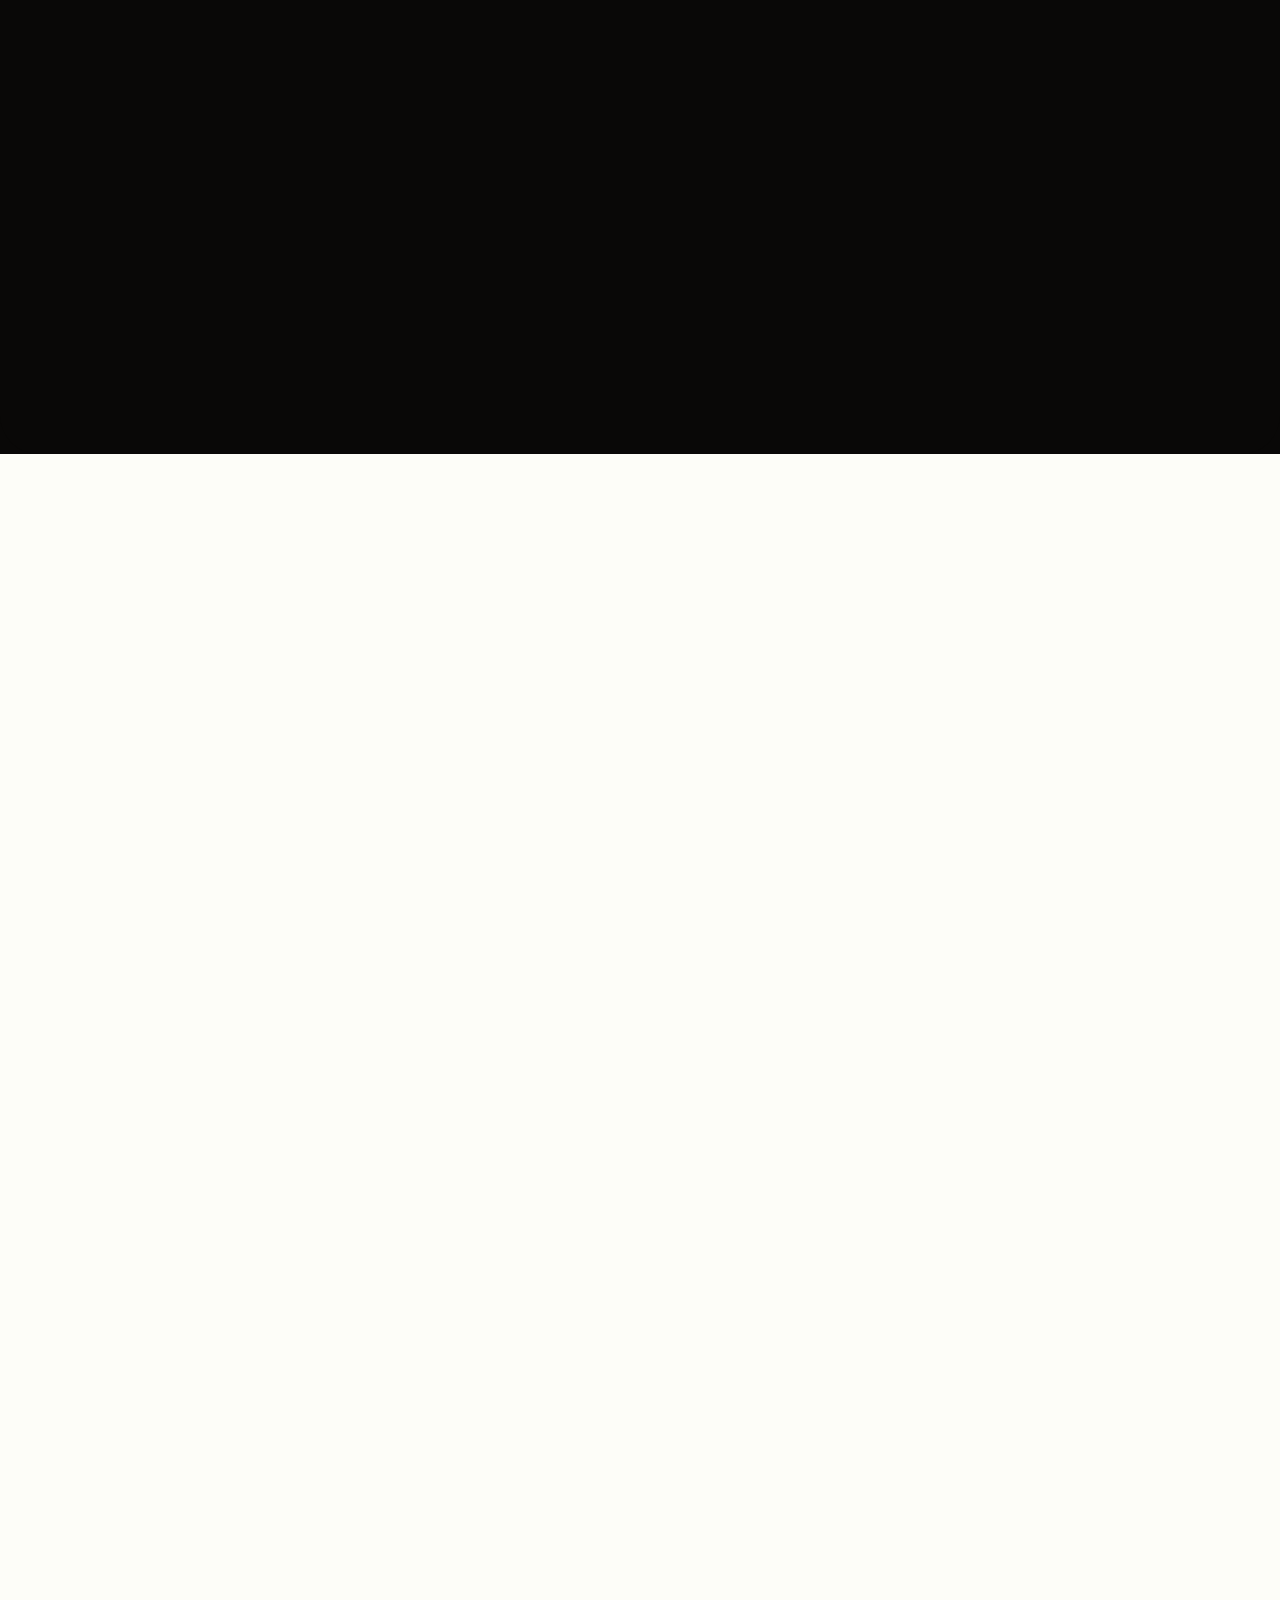
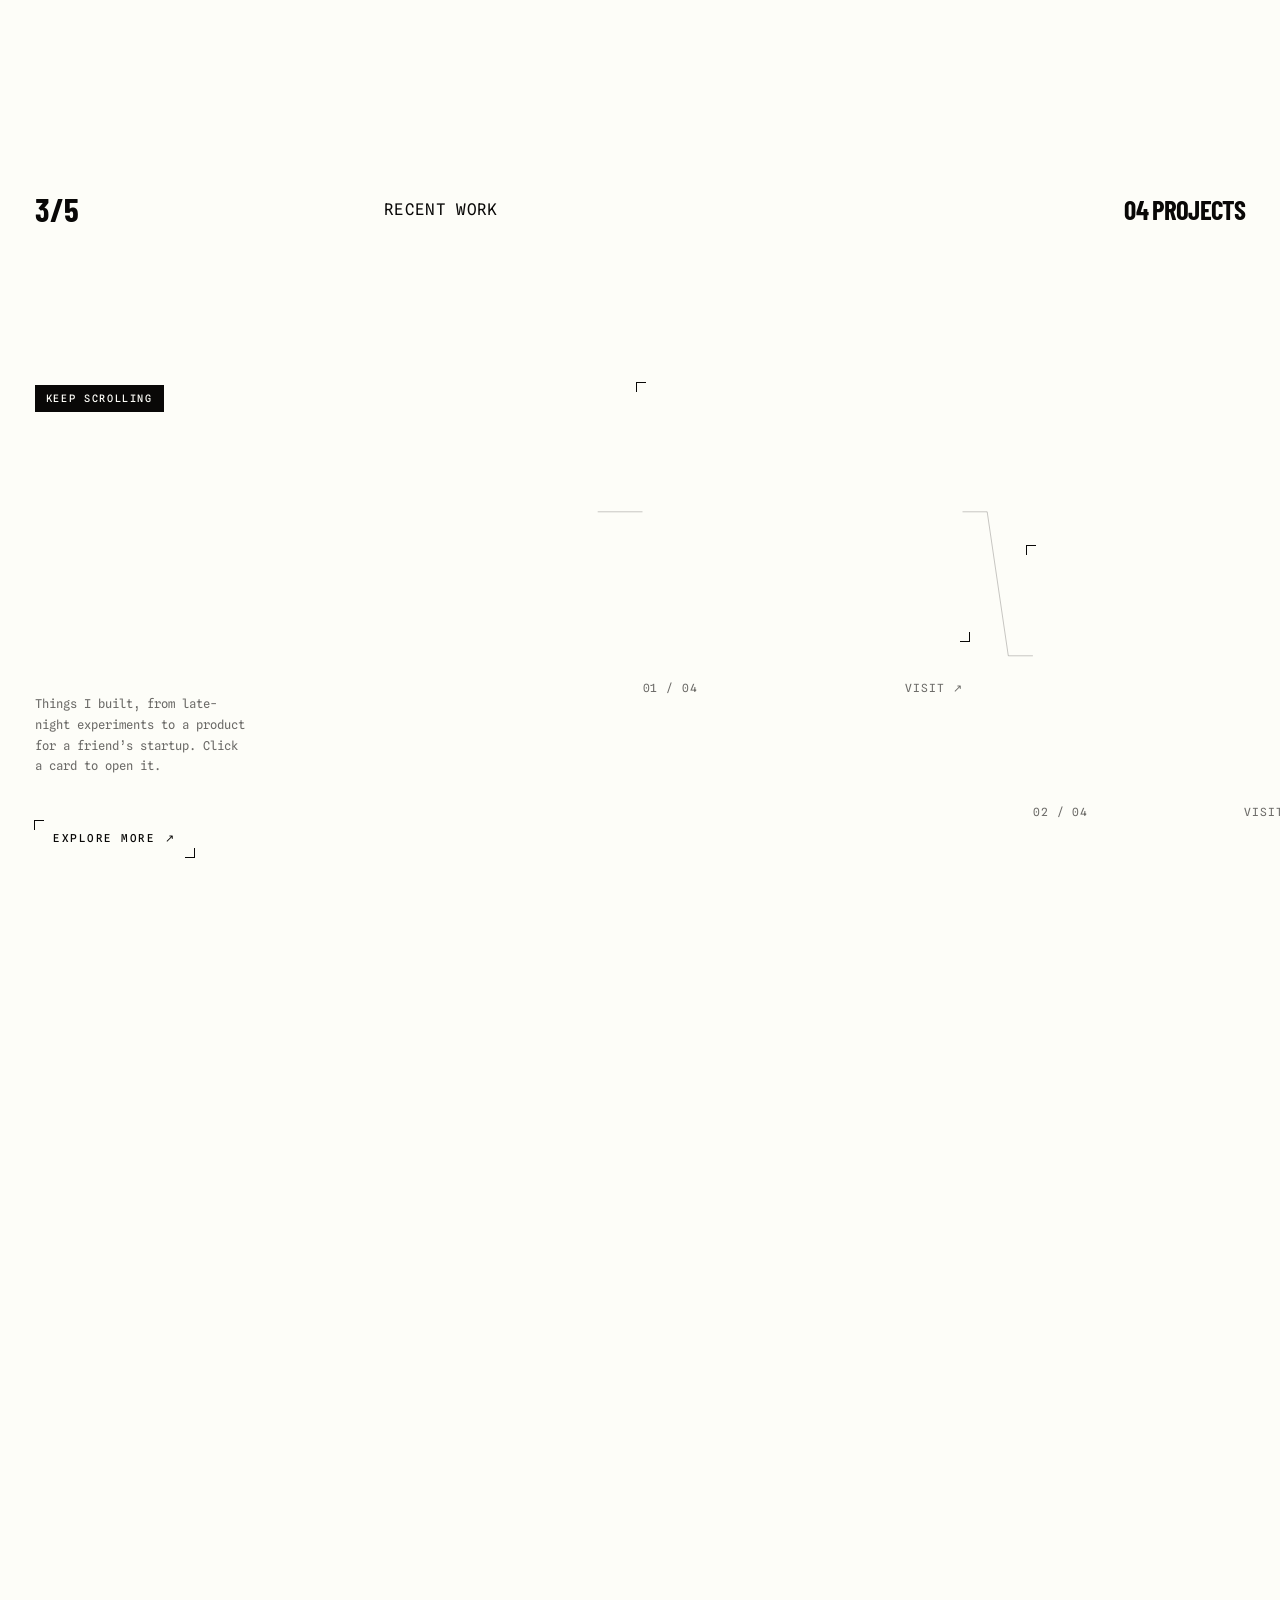
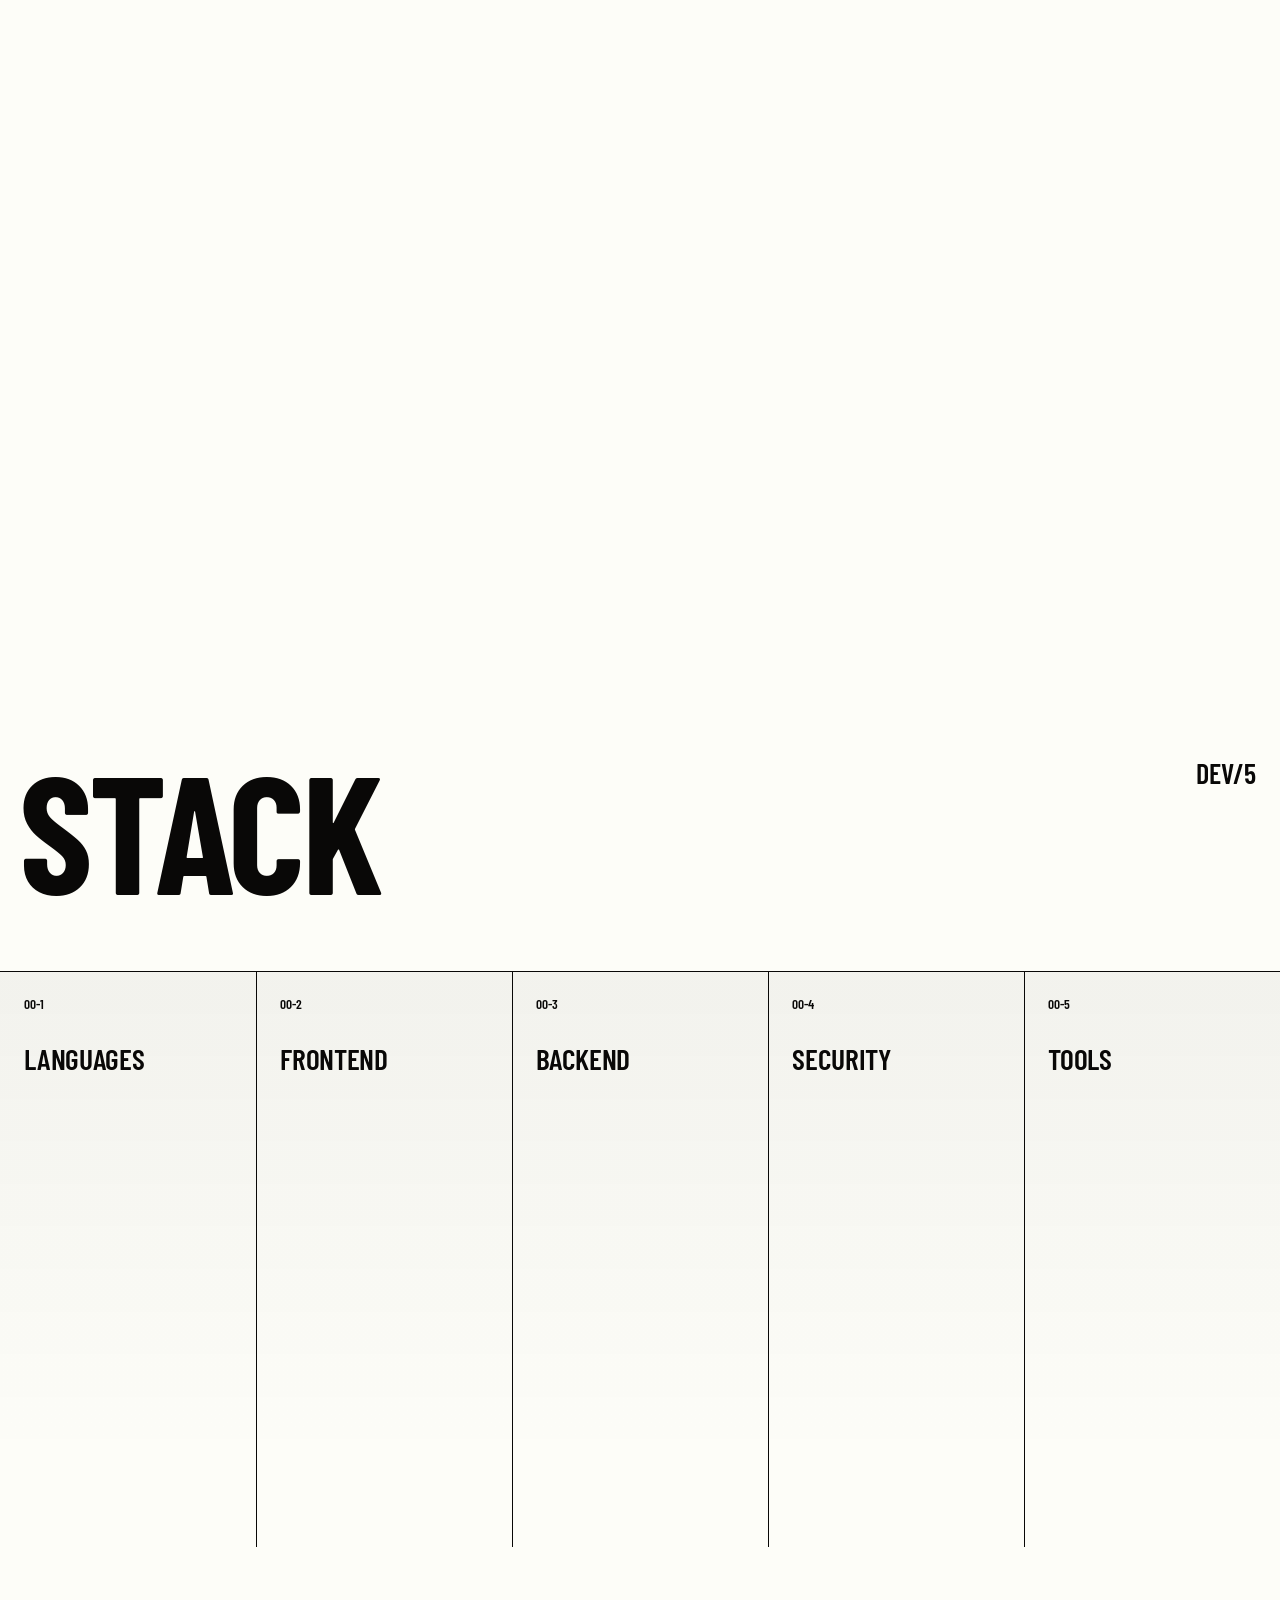
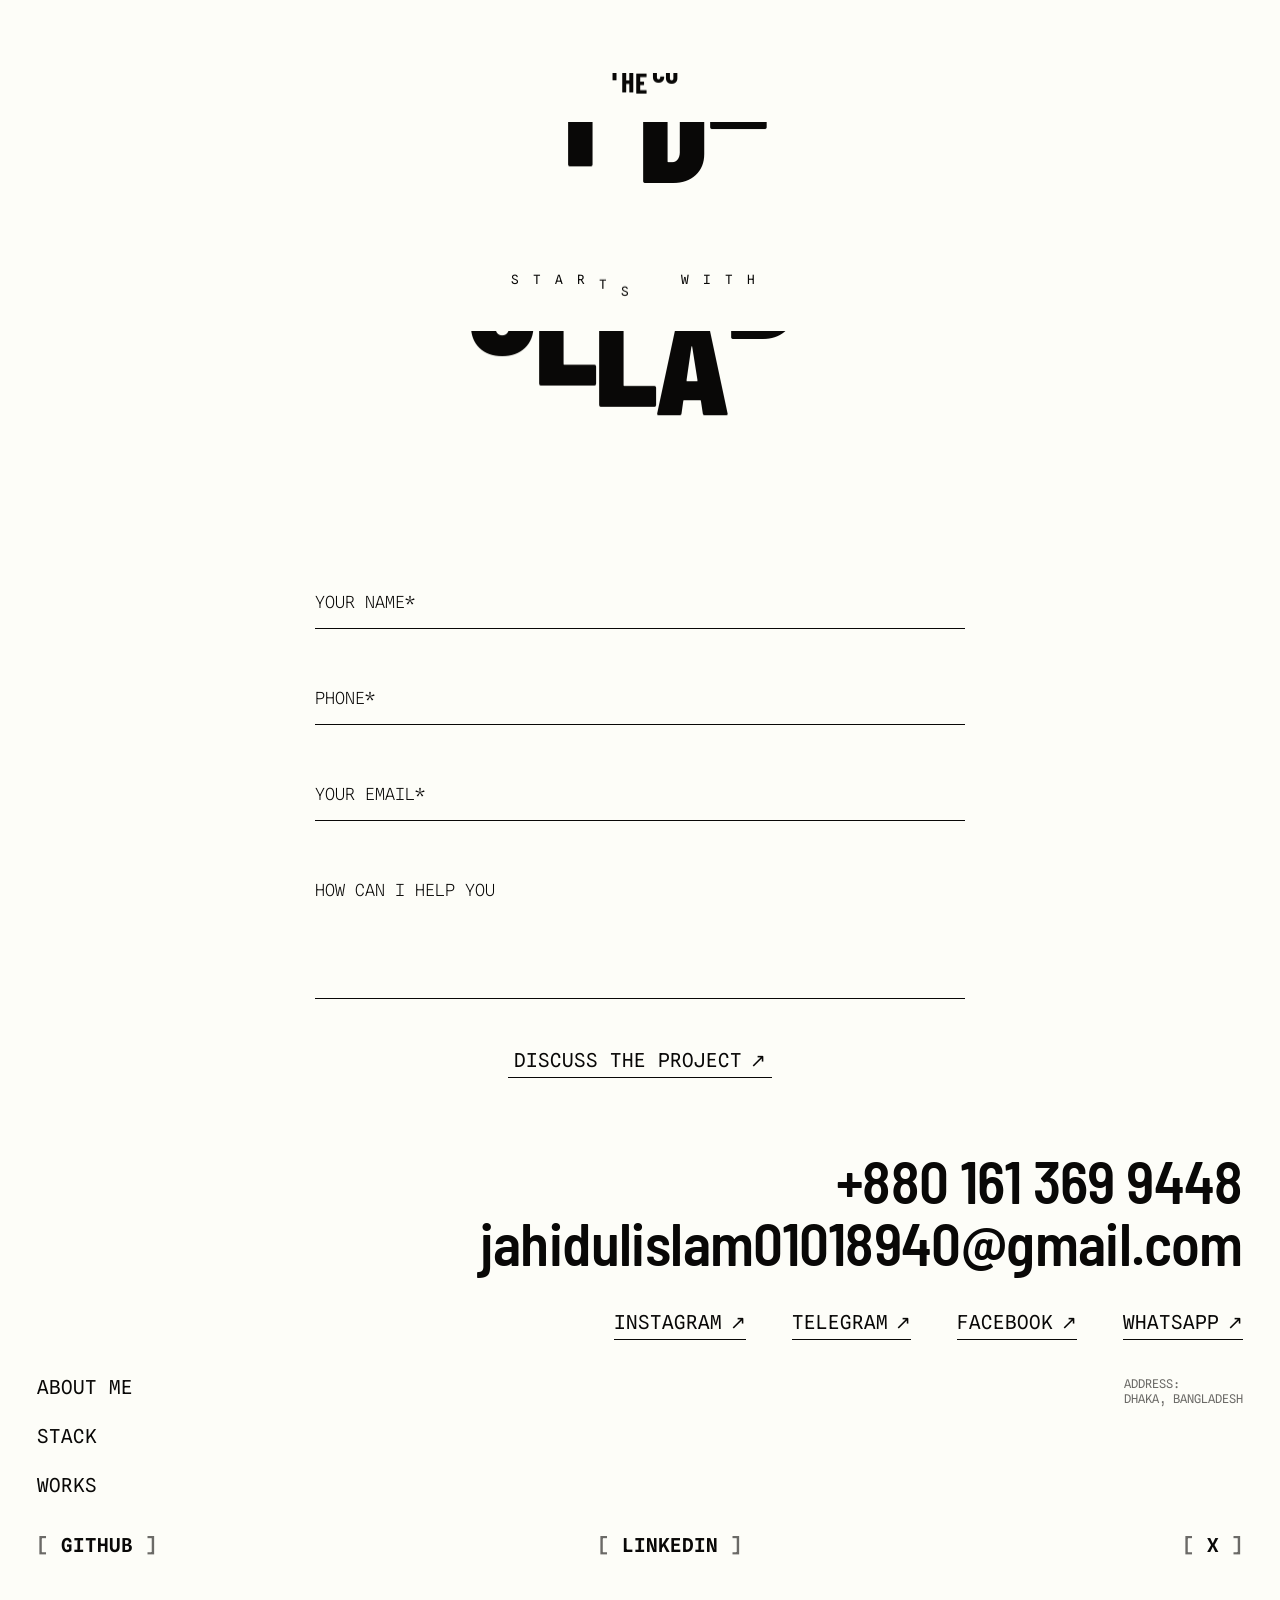
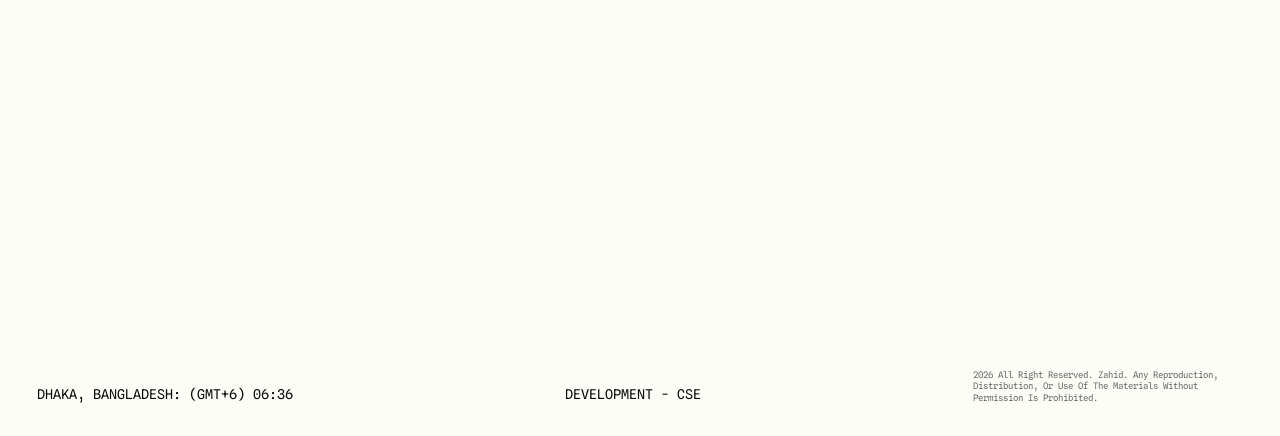
==== commit 5d0b8d74: "Projects page syncs to dial theme, back button scrambles" ====
--- a/index.html
+++ b/index.html
@@ -59,7 +59,7 @@
   <div id="panel" aria-live="polite"><p class="sub">CSE student in Dhaka. Drag the dial to change the theme.</p></div>
 </main>
 
-<script type="module" src="js/main.js?v=9"></script>
+<script type="module" src="js/main.js?v=13"></script>
 
 
 </body>
--- a/css/one-page.css
+++ b/css/one-page.css
@@ -23,4 +23,53 @@
   @media (prefers-reduced-motion: reduce) { .rv, .rc { transition: none; } body.one header { transition: none; } }
 
 
-  +  
+
+/* ═══════════════════════════════════════════════════════════════════
+   scroll polish: refined reveals, parallax hints
+   ═══════════════════════════════════════════════════════════════════ */
+
+/* refined reveal curves: tighter ease, shorter duration, subtle scale */
+.rv {
+  transform: translate3d(0, 34px, 0) scale(.985);
+  transition:
+    opacity 1.05s cubic-bezier(.16, 1, .3, 1),
+    transform 1.35s cubic-bezier(.16, 1, .3, 1);
+  transition-delay: var(--rd, 0s);
+  will-change: opacity, transform;
+}
+.rv.in {
+  opacity: 1;
+  transform: none;
+  will-change: auto;
+}
+
+.rc {
+  transition:
+    opacity .85s cubic-bezier(.16, 1, .3, 1),
+    transform 1.45s cubic-bezier(.16, 1, .3, 1);
+  transition-delay: var(--rd, 0s);
+  will-change: opacity, transform;
+}
+.rc.in {
+  opacity: 1;
+  transform: none;
+  will-change: auto;
+}
+
+/* parallax: promote to GPU layer while drifting */
+[data-px] {
+  will-change: transform;
+  backface-visibility: hidden;
+}
+
+/* mobile: shorter reveals feel snappier on smaller screens */
+@media (max-width: 720px) {
+  .rv { transition-duration: .85s, 1.1s; }
+  .rc { transition-duration: .7s, 1.15s; }
+}
+
+@media (prefers-reduced-motion: reduce) {
+  .rv, .rc { transition: none !important; }
+  [data-px] { transform: none !important; will-change: auto; }
+}
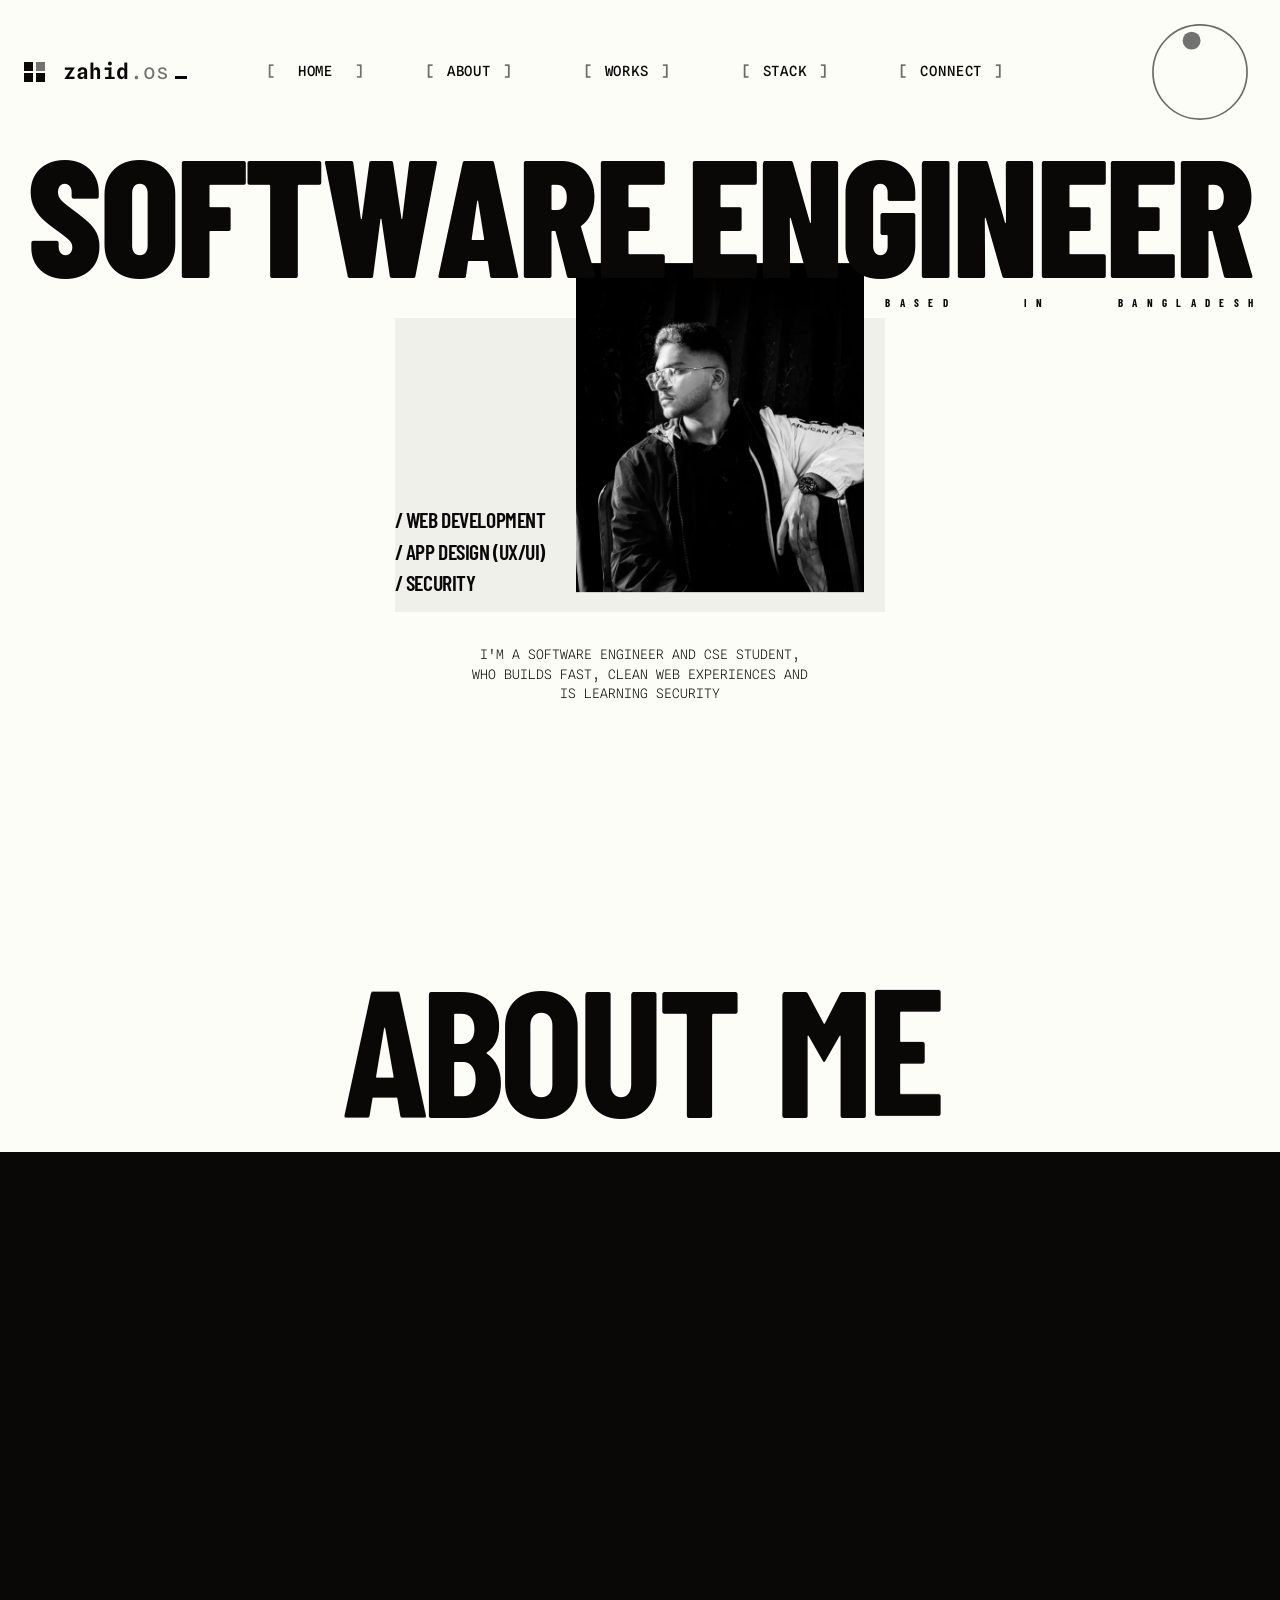
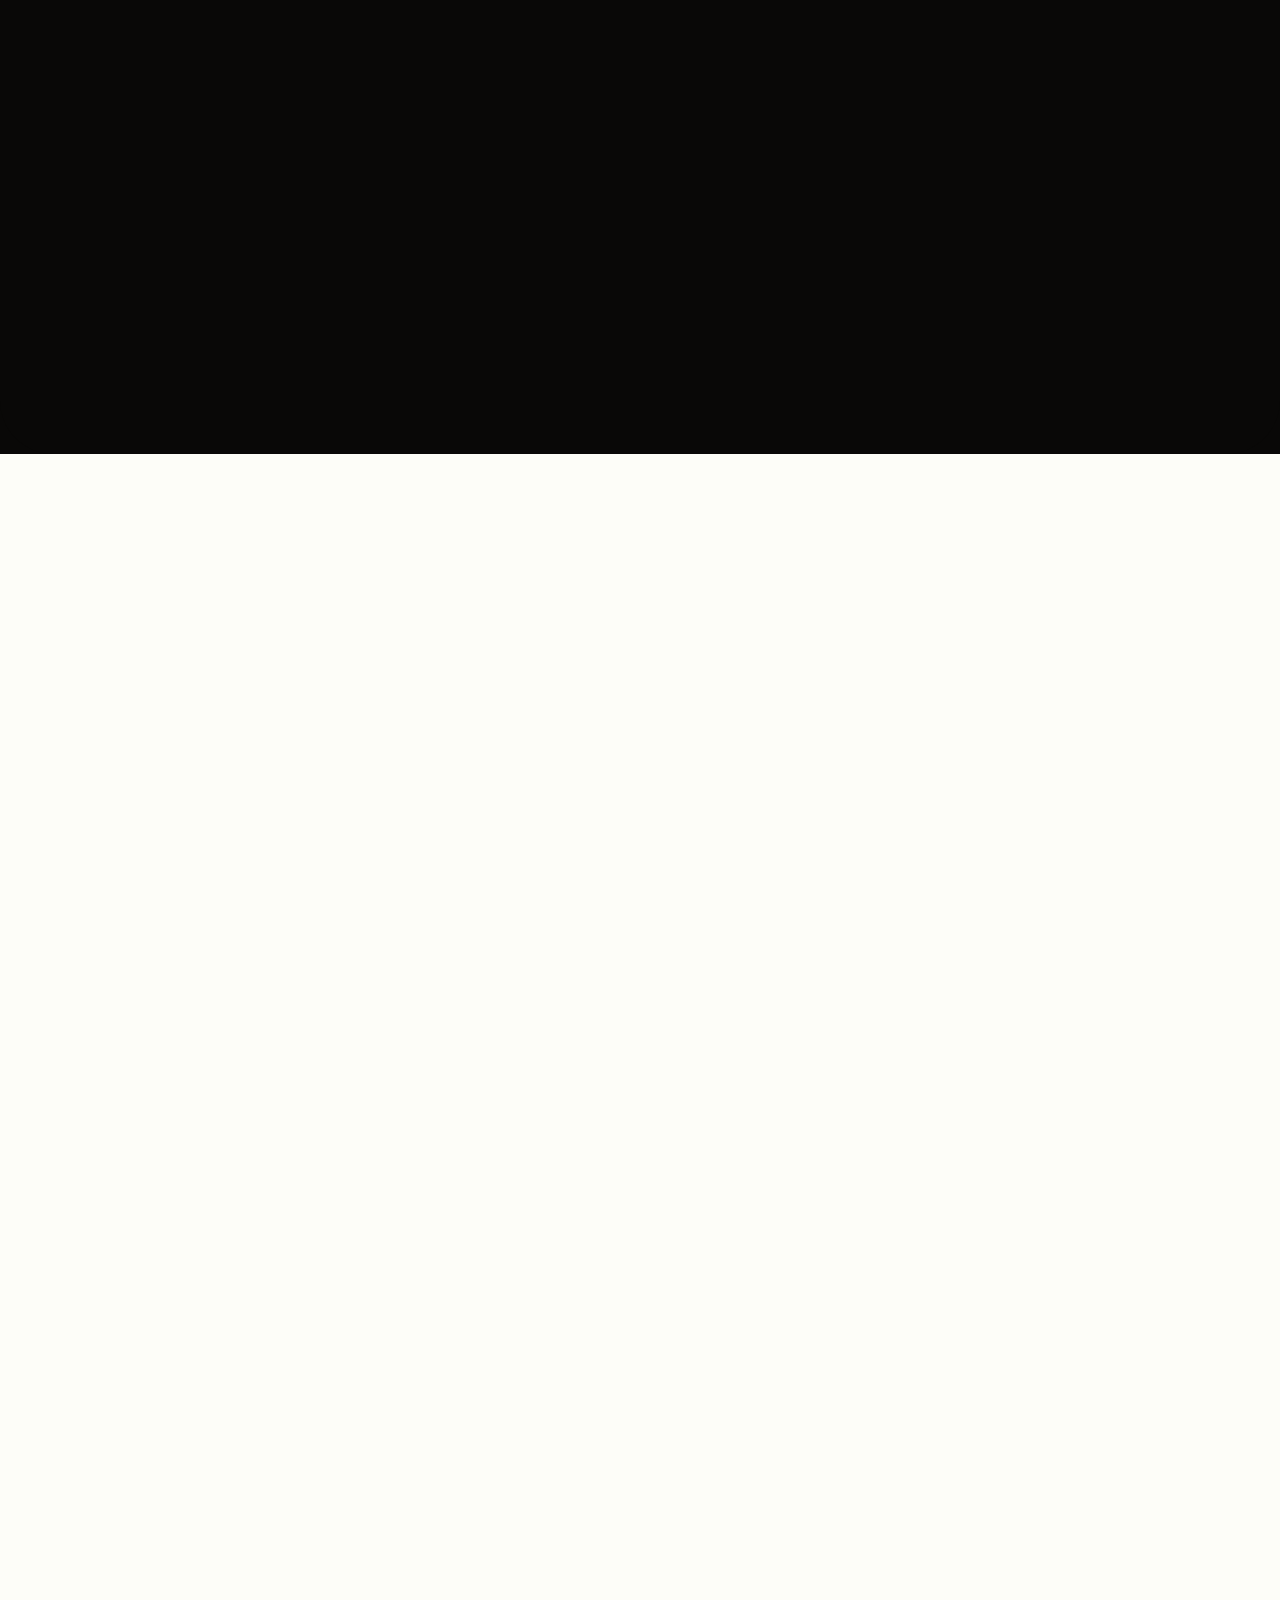
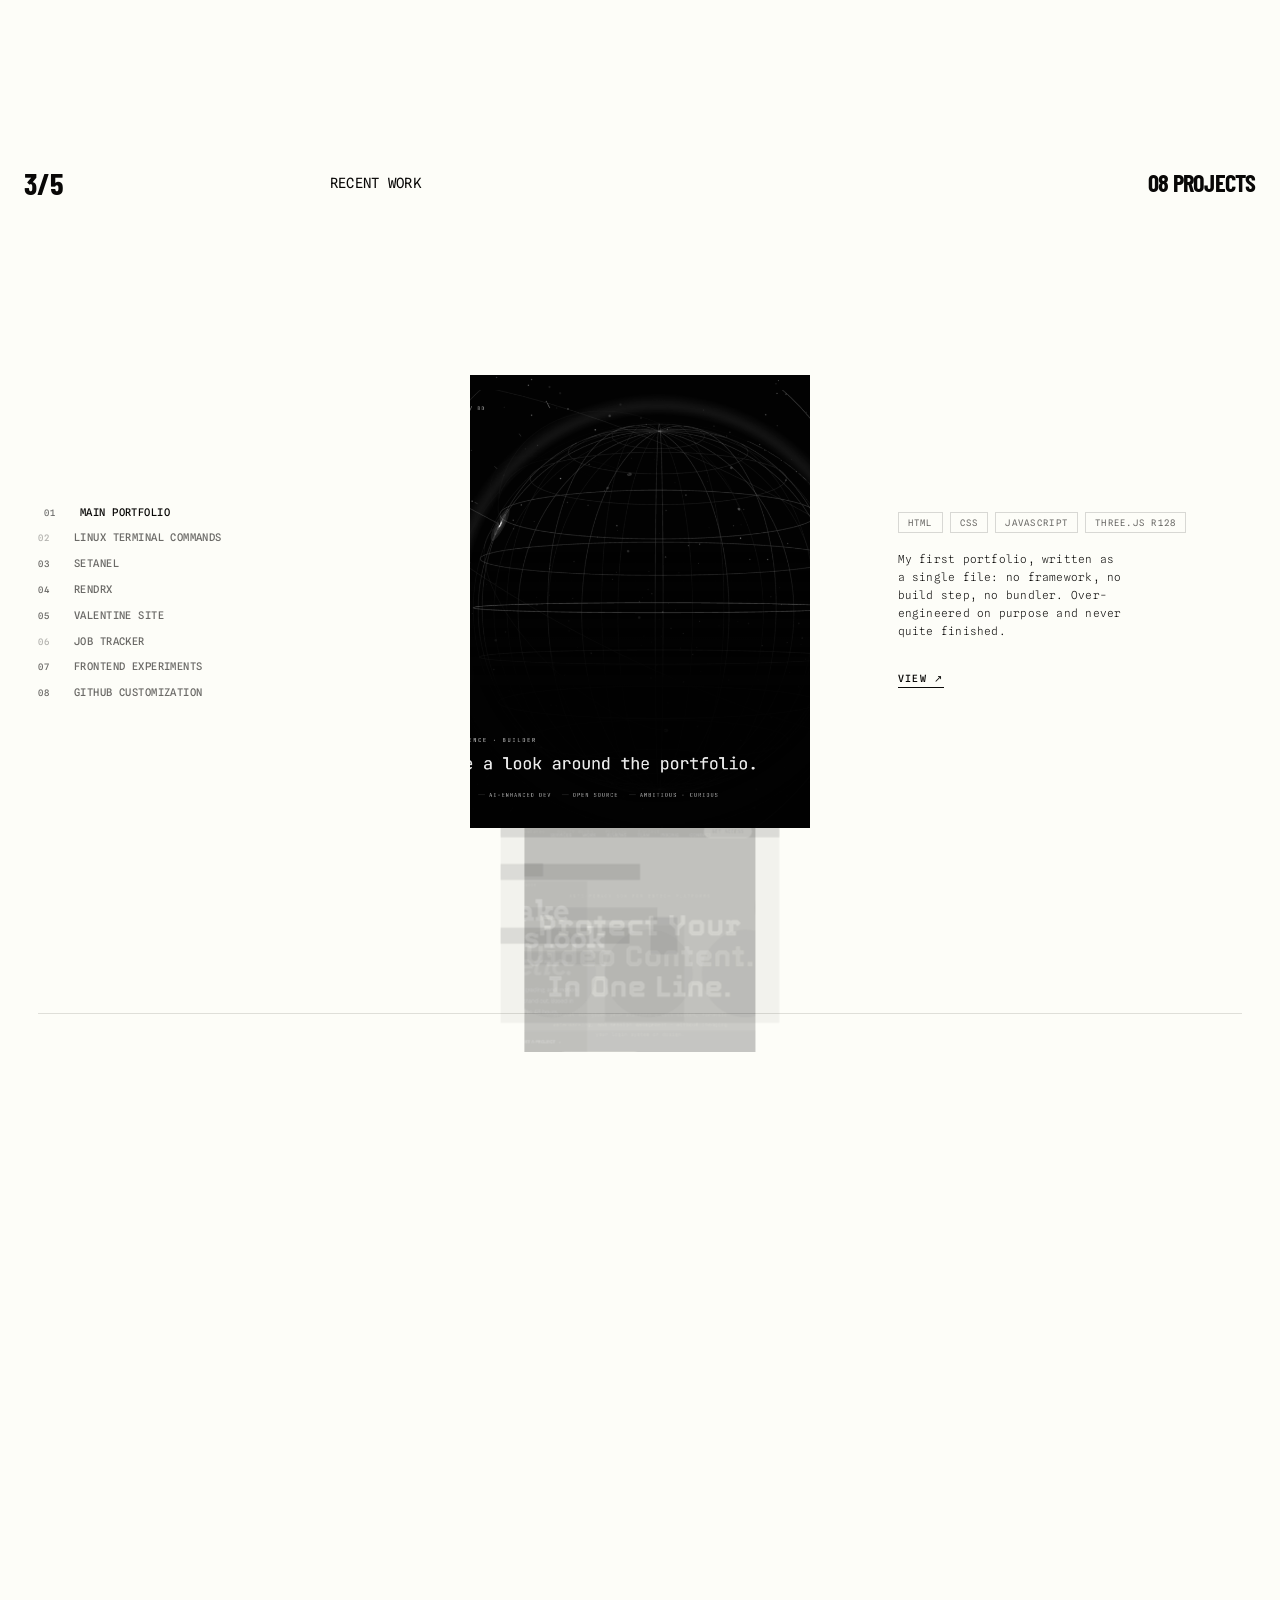
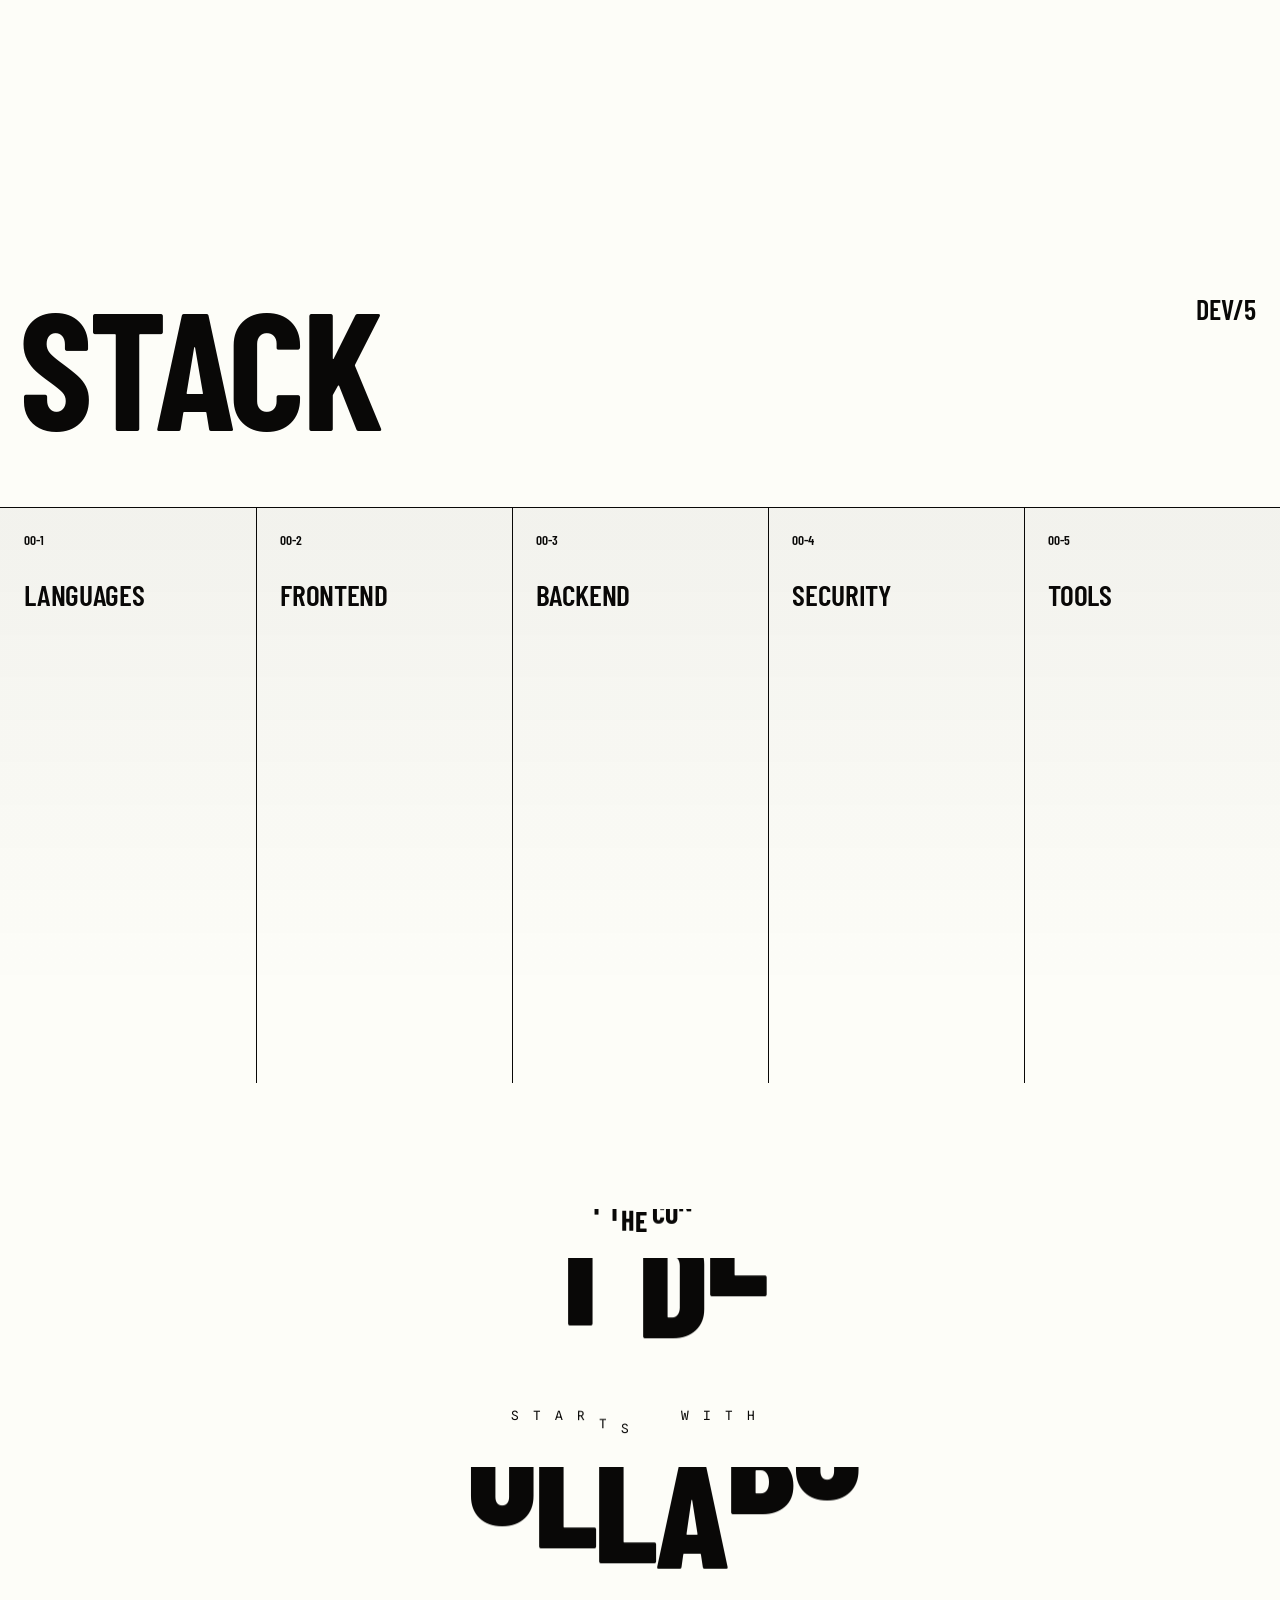
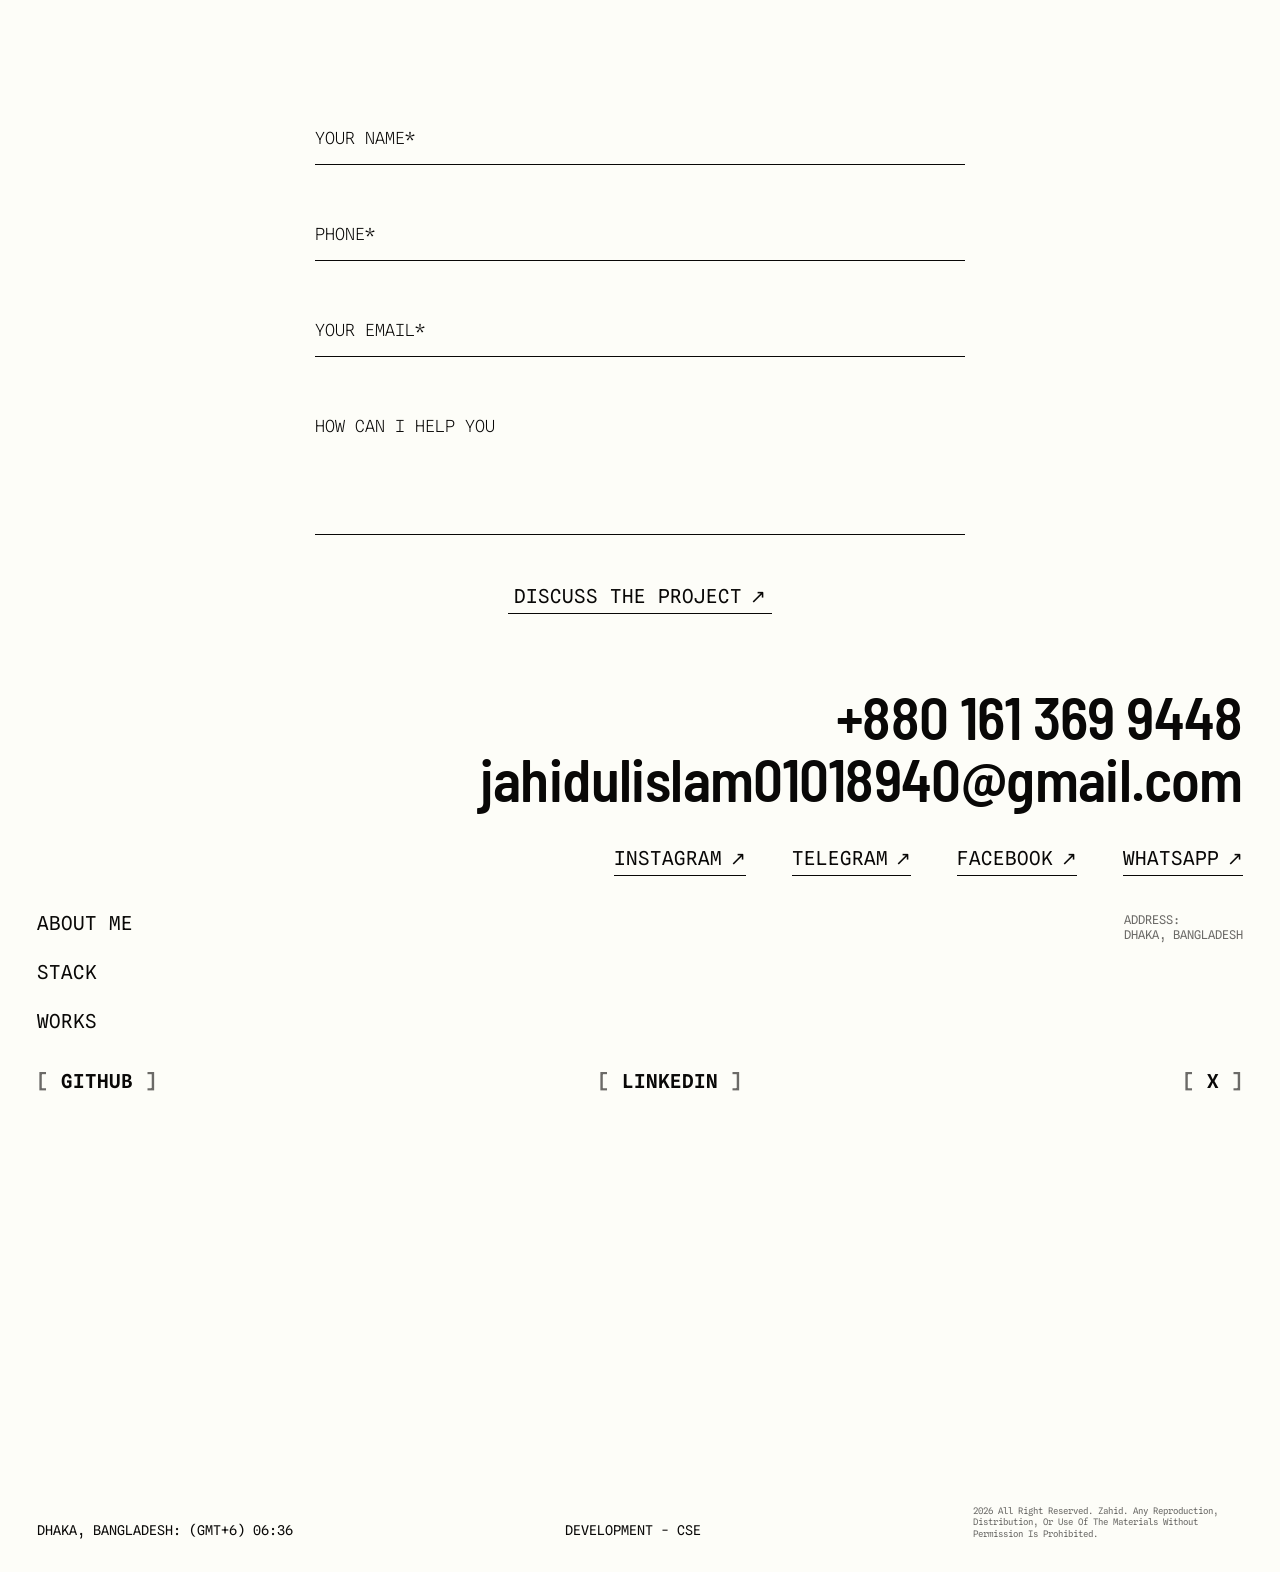
==== commit e6c637dd: "Fix data.js comma, restore site" ====
--- a/index.html
+++ b/index.html
@@ -59,7 +59,7 @@
   <div id="panel" aria-live="polite"><p class="sub">CSE student in Dhaka. Drag the dial to change the theme.</p></div>
 </main>
 
-<script type="module" src="js/main.js?v=13"></script>
+<script type="module" src="js/main.js?v=106"></script>
 
 
 </body>
--- a/css/sections/works-scroll.css
+++ b/css/sections/works-scroll.css
@@ -1,57 +1,228 @@
-/* ---------- RECENT WORK: goes sideways. The scene is as tall as the horizontal distance, so scrolling down slides the track left; every card reveals as it arrives. Click a card to open the project. ---------- */
-  .sw { --c: "Barlow Condensed", "Arial Narrow", sans-serif; --m: "Spline Sans Mono", ui-monospace, Menlo, Consolas, monospace; text-transform: uppercase; color: var(--fg); }
-  .sw-scene { position: relative; height: 300vh; }
-  .sw-pin { position: sticky; top: 0; height: 100vh; height: 100dvh; overflow: hidden; display: flex; flex-direction: column; padding: 3.2vw 0 0; }
-  .sw-r { display: grid; grid-template-columns: calc(30vw - 2.7vw) 1fr auto; align-items: center; padding: 0 2.7vw; }
-  .sw-r b { font: 700 2.6vw/1 var(--c); } .sw-r span { font: 400 1.25vw/1 var(--m); letter-spacing: .02em; } .sw-r b:last-child { font: 700 2.1vw/1 var(--c); letter-spacing: -.03em; }
-  .sw-track { position: relative; flex: 1; display: flex; align-items: center; gap: 5.5vw; width: max-content; min-width: 100%; padding: 0 10vw 5vw 2.7vw; will-change: transform; }
-  .sw-ln { position: absolute; left: 0; top: 0; pointer-events: none; overflow: visible; }
-  .sw-ln path { fill: none; stroke: color-mix(in srgb, var(--fg) 22%, transparent); stroke-width: 1; vector-effect: non-scaling-stroke; }
-  .sw-in { position: relative; flex: none; width: clamp(300px, 42vw, 760px); }
-  .sw-kb { display: inline-block; padding: .85em 1.1em; margin-bottom: 1.8vw; background: var(--fg); color: var(--bg); font: 500 clamp(10px, .8vw, 12px)/1 var(--m); letter-spacing: .16em; }
-  .sw-h { margin: 0; font: 700 clamp(72px, 11.5vw, 220px)/.82 var(--c); letter-spacing: -.03em; }
-  .sw-h .mk:last-child { color: var(--ac); }
-  .sw-in p { margin: 2.2vw 0 0; max-width: 30ch; text-transform: none; font: 400 clamp(11px, .95vw, 14px)/1.7 var(--m); color: var(--dim); }
-  .sw-go { position: relative; display: inline-flex; align-items: center; gap: .9em; margin-top: 2.2vw; padding: 1.15em 1.7em; border: 0; background: none; color: var(--fg); text-decoration: none; cursor: pointer; font: 500 clamp(10px, .85vw, 13px)/1 var(--m); letter-spacing: .14em; transition: background .3s ease, color .3s ease; }
-  .sw-go::before, .sw-go::after, .sw-fr::before, .sw-fr::after { content: ""; position: absolute; width: 10px; height: 10px; pointer-events: none; border: 0 solid var(--fg); transition: width .5s cubic-bezier(.16, 1, .3, 1), height .5s cubic-bezier(.16, 1, .3, 1); }
-  .sw-go::before, .sw-fr::before { top: -1px; left: -1px; border-width: 1px 0 0 1px; } .sw-go::after, .sw-fr::after { right: -1px; bottom: -1px; border-width: 0 1px 1px 0; }
-  .sw-fr::before { top: -7px; left: -7px; } .sw-fr::after { right: -7px; bottom: -7px; }
-  .sw-go:hover, .sw-go:focus-visible { background: color-mix(in srgb, var(--fg) 6%, transparent); outline: none; } .sw-go:hover::before, .sw-go:hover::after, .sw-go:focus-visible::before, .sw-go:focus-visible::after { width: 100%; height: 100%; }
-  .sw-go i { font-style: normal; display: inline-block; transition: transform .5s cubic-bezier(.16, 1, .3, 1); } .sw-go:hover i { transform: translate(3px, -3px); }
-  .sw-ch { position: relative; flex: none; cursor: pointer; outline: none; }
-  .sw-ch:nth-of-type(3n + 1) { width: clamp(260px, 25vw, 460px); } .sw-ch:nth-of-type(3n + 2) { width: clamp(230px, 21vw, 400px); } .sw-ch:nth-of-type(3n) { width: clamp(220px, 18vw, 340px); }
-  .sw-ch:nth-of-type(odd) { top: -8vh; } .sw-ch:nth-of-type(even) { top: 8vh; }
-  .sw-fr { position: relative; transition: transform .6s cubic-bezier(.16, 1, .3, 1); will-change: transform; }
-  @media (hover: hover) { .sw-ch:hover .sw-fr, .sw-ch:focus-visible .sw-fr { transform: scale(1.07); } }
-  @media (prefers-reduced-motion: reduce) { .sw-fr { transition: none; } .sw-ch:hover .sw-fr, .sw-ch:focus-visible .sw-fr { transform: none; } }
-  .sw-pl { --r: 26px; position: relative; aspect-ratio: 1.3; overflow: hidden; border-radius: var(--r); background: color-mix(in srgb, var(--fg) 6%, transparent); transition: background .5s ease; clip-path: inset(0 calc((1 - var(--q, 0)) * 100%) 0 0 round var(--r)); }
-  .sw-pl svg { display: block; width: 100%; height: 100%; transform: translateX(calc((1 - var(--q, 0)) * -28px)) scale(1); transition: scale .8s cubic-bezier(.16, 1, .3, 1); }
-  .sw-pl svg :is(rect, circle, path) { fill: var(--fg); transition: fill .5s ease; } .sw-pl svg .a { opacity: .12; } .sw-pl svg .c { opacity: .4; } .sw-pl svg .b { fill: var(--ac); } .sw-pl svg .w { fill: var(--bg); }
-  .sw-ch:hover .sw-pl, .sw-ch:focus-visible .sw-pl { background: var(--fg); } .sw-ch:hover .sw-pl svg :is(rect, circle, path):not(.b), .sw-ch:focus-visible .sw-pl svg :is(rect, circle, path):not(.b) { fill: var(--bg); } .sw-ch:hover .sw-pl svg .w { fill: var(--fg); }
-  .sw-ch:hover .sw-pl svg, .sw-ch:focus-visible .sw-pl svg { scale: 1.05; }
-  .sw-pl .tg { position: absolute; left: 14px; bottom: 14px; padding: .8em 1.2em; border-radius: 999px; background: var(--fg); color: var(--bg); font: 500 11px/1 var(--m); letter-spacing: .14em; transition: background .5s ease, color .5s ease; }
-  .sw-ch:hover .tg, .sw-ch:focus-visible .tg { background: var(--bg); color: var(--fg); }
-  .sw-tx { padding-top: 1.1vw; }
-  .sw .mk { display: block; overflow: hidden; padding-bottom: .06em; }
-  .sw .mk > * { display: block; margin: 0; transform: translateY(calc((1 - var(--q, 0)) * 112%)); }
-  .sw-ft { display: flex; justify-content: space-between; align-items: baseline; gap: 12px; font: 400 clamp(11px, .88vw, 13px)/1.2 var(--m); letter-spacing: .08em; color: var(--dim); }
-  .sw-ft i { font-style: normal; display: inline-block; transition: transform .5s cubic-bezier(.16, 1, .3, 1); } .sw-ch:hover .sw-ft i, .sw-ch:focus-visible .sw-ft i { transform: translate(3px, -3px); }
-  .sw-nm h3 { font: 500 clamp(13px, 1.15vw, 18px)/1.2 var(--m); letter-spacing: .02em; margin: 0 0 .5em; color: var(--fg); }
-  .sw-ft, .sw-in p, .sw-go, .sw-kb, .sw-end em { opacity: var(--q, 0); translate: 0 calc((1 - var(--q, 0)) * 14px); }
-  .sw-end { position: relative; flex: none; display: block; width: clamp(240px, 26vw, 460px); color: inherit; text-decoration: none; outline: none; transition: color .4s; }
-  .sw-end .mk > * { font: 700 clamp(72px, 11.5vw, 220px)/.82 var(--c); letter-spacing: -.03em; }
-  .sw-end em { display: inline-flex; align-items: center; gap: .7em; margin-top: 2.2vw; font: 500 clamp(11px, .95vw, 15px)/1 var(--m); letter-spacing: .12em; font-style: normal; }
-  .sw-end em i { display: inline-block; font-style: normal; transition: transform .6s var(--e); }
-  .sw-end:hover, .sw-end:focus-visible { color: var(--ac); } .sw-end:hover em i, .sw-end:focus-visible em i { transform: translate(4px, -4px); }
-  @media (max-width: 720px) {
-    .sw-r { grid-template-columns: auto 1fr auto; gap: 12px; } .sw-r b { font-size: 7vw; } .sw-r span { font-size: 3vw; } .sw-r b:last-child { font-size: 6vw; }
-    .sw-pin { padding-top: 6vw; } .sw-pl { --r: 20px; } .sw-track { gap: 10vw; padding-left: 5vw; } .sw-in { width: 78vw; } .sw-h, .sw-end .mk > * { font-size: 24vw; } .sw-ch:nth-of-type(n) { width: min(72vw, 320px); }
-    .sw-ch:nth-of-type(odd) { top: -3vh; } .sw-ch:nth-of-type(even) { top: 3vh; } .sw-in p { font-size: 12px; } .sw-end { width: 70vw; } .sw-nm h3 { font-size: 14px; }
-  }
-
-
-  /* recent work heading: letters drop through the mask (driven by JS in initSel) */
-  .sw-h .mk > span { transform: none; }
-  .sw-h .sl { display: inline-block; transform: translate3d(0, -135%, 0); transform-origin: 0 100%; will-change: transform; }
-
-  +/* ── recent work: sticky stage with stacked card previews ── */
+.sw {
+  --c: "Barlow Condensed", "Arial Narrow", sans-serif;
+  --m: "Spline Sans Mono", ui-monospace, Menlo, Consolas, monospace;
+  --e: cubic-bezier(.16, 1, .3, 1);
+  text-transform: uppercase;
+  color: var(--fg);
+  position: relative;
+}
+
+.sw-scene { position: relative; }
+.sw-pin {
+  position: sticky;
+  top: 0;
+  height: 100vh;
+  height: 100dvh;
+  display: flex;
+  flex-direction: column;
+  overflow: hidden;
+}
+
+/* top rule */
+.sw-r {
+  display: grid;
+  grid-template-columns: minmax(180px, 22vw) 1fr auto;
+  align-items: center;
+  gap: 24px;
+  padding: 3vw 3vw 0;
+  flex: none;
+}
+.sw-r b   { font: 700 2.4vw/1 var(--c); }
+.sw-r span{ font: 400 1.1vw/1 var(--m); letter-spacing: .02em; }
+.sw-r b:last-child { font: 700 1.9vw/1 var(--c); letter-spacing: -.03em; }
+
+/* three-column stage */
+.sw-stage {
+  flex: 1;
+  min-height: 0;
+  display: grid;
+  grid-template-columns: minmax(200px, 1fr) minmax(260px, 1.2fr) minmax(200px, 1fr);
+  gap: clamp(28px, 4vw, 72px);
+  align-items: center;
+  padding: 0 3vw;
+}
+
+/* ── left: names, left-aligned ── */
+.sw-names {
+  display: flex;
+  flex-direction: column;
+  gap: 2px;
+  min-width: 0;
+  align-items: flex-start;
+}
+.sw-name {
+  display: grid;
+  grid-template-columns: 2.6em 1fr;
+  align-items: baseline;
+  gap: .8em;
+  padding: .55em 0;
+  background: none;
+  border: 0;
+  text-align: left;
+  cursor: pointer;
+  color: var(--dim);
+  font: 500 clamp(10px, .82vw, 13px)/1.15 var(--m);
+  letter-spacing: .04em;
+  text-transform: uppercase;
+  outline: none;
+  -webkit-tap-highlight-color: transparent;
+  transition: color .45s var(--e), transform .6s var(--e), opacity .45s var(--e);
+}
+.sw-name-n {
+  font-size: .85em;
+  opacity: .5;
+  transition: color .4s var(--e), opacity .4s var(--e);
+}
+.sw-name-t {
+  min-width: 0;
+  overflow: hidden;
+  text-overflow: ellipsis;
+  white-space: nowrap;
+}
+.sw-name:hover { color: var(--fg); }
+.sw-name.on {
+  color: var(--fg);
+  transform: translateX(6px);
+}
+.sw-name.on .sw-name-n { opacity: 1; color: var(--ac); }
+.sw-name:focus-visible { text-decoration: underline; text-underline-offset: 4px; }
+
+/* ── center: stacked media ── */
+.sw-media {
+  position: relative;
+  width: 100%;
+  height: 100%;
+  min-height: 0;
+  display: flex;
+  align-items: center;
+  justify-content: center;
+}
+.sw-stack {
+  position: relative;
+  width: min(100%, 340px);
+  aspect-ratio: 3 / 4;
+  max-height: 60vh;
+}
+.sw-slide {
+  position: absolute;
+  inset: 0;
+  overflow: hidden;
+  background: color-mix(in srgb, var(--fg) 4%, transparent);
+  will-change: transform, opacity;
+  transition:
+    transform .85s var(--e),
+    opacity  .75s var(--e),
+    filter   .55s var(--e);
+  transform-origin: 50% 50%;
+  backface-visibility: hidden;
+}
+.sw-slide img {
+  display: block;
+  width: 100%;
+  height: 100%;
+  object-fit: cover;
+  filter: grayscale(100%) contrast(1.05);
+  transition: filter .6s var(--e);
+}
+.sw-slide.on:hover img { filter: grayscale(0%) contrast(1); }
+.sw-slide svg { display: block; width: 100%; height: 100%; }
+.sw-slide svg :is(rect, circle, path) { fill: var(--fg); }
+.sw-slide svg .a { opacity: .12; }
+.sw-slide svg .c { opacity: .4; }
+.sw-slide svg .b { fill: var(--ac); }
+.sw-slide svg .w { fill: var(--bg); }
+
+/* ── right: details ── */
+.sw-det-wrap { position: relative; min-width: 0; min-height: 180px; }
+.sw-det {
+  position: absolute;
+  inset: 0;
+  display: flex;
+  flex-direction: column;
+  gap: 1.1em;
+  opacity: 0;
+  transform: translateY(12px);
+  transition: opacity .5s var(--e), transform .65s var(--e);
+  pointer-events: none;
+}
+.sw-det.on { opacity: 1; transform: none; pointer-events: auto; transition-delay: .1s; }
+.sw-det-tags {
+  display: flex; flex-wrap: wrap; gap: 7px;
+  font: 400 clamp(9px, .7vw, 10px)/1 var(--m);
+  letter-spacing: .14em;
+  color: var(--dim);
+}
+.sw-det-tags span {
+  border: 1px solid color-mix(in srgb, var(--fg) 15%, transparent);
+  padding: 5px 9px;
+}
+.sw-det-desc {
+  margin: 0;
+  font: 300 clamp(11px, .85vw, 13px)/1.65 var(--m);
+  letter-spacing: .02em;
+  text-transform: none;
+  color: var(--fg);
+  max-width: 32ch;
+}
+.sw-det-go {
+  display: inline-flex;
+  align-items: center;
+  gap: .7em;
+  align-self: flex-start;
+  padding-bottom: .4em;
+  border-bottom: 1px solid currentColor;
+  text-decoration: none;
+  text-transform: uppercase;
+  font: 500 clamp(10px, .78vw, 11px)/1 var(--m);
+  letter-spacing: .14em;
+  color: var(--fg);
+  transition: color .3s var(--e);
+}
+.sw-det-go i { font-style: normal; display: inline-block; transition: transform .5s var(--e); }
+.sw-det-go:hover i, .sw-det-go:focus-visible i { transform: translate(3px, -3px); }
+
+/* ── progress bar ── */
+.sw-prog {
+  position: absolute;
+  left: 3vw;
+  right: 3vw;
+  bottom: 3vw;
+  height: 1px;
+  background: color-mix(in srgb, var(--fg) 12%, transparent);
+  pointer-events: none;
+}
+.sw-prog-bar {
+  display: block;
+  height: 100%;
+  background: var(--ac);
+  transform-origin: 0 50%;
+  transform: scaleX(0);
+  transition: transform .12s linear;
+}
+
+/* ── mobile fallback ── */
+@media (max-width: 720px) {
+  .sw-scene { height: auto !important; }
+  .sw-pin { position: static; height: auto; overflow: visible; display: block; padding: 40px 0 20px; }
+  .sw-r { grid-template-columns: auto 1fr auto; padding: 0 20px 24px; }
+  .sw-r b, .sw-r span, .sw-r b:last-child { font-size: 11px; letter-spacing: .08em; }
+  .sw-stage { display: block; padding: 0 20px; }
+  .sw-names { flex-direction: row; overflow-x: auto; gap: 14px; padding: 0 0 16px; scrollbar-width: none; }
+  .sw-names::-webkit-scrollbar { display: none; }
+  .sw-name { grid-template-columns: auto; padding: 8px 0; font-size: 11px; }
+  .sw-name.on { transform: none; }
+  .sw-name-n { display: none; }
+  .sw-stack { width: 100%; max-height: none; aspect-ratio: 3 / 4; margin-bottom: 22px; }
+  .sw-slide { position: relative; inset: auto; opacity: 0; display: none; transform: none !important; }
+  .sw-slide.on { display: block; opacity: 1; }
+  .sw-det-wrap { min-height: 0; position: static; }
+  .sw-det { position: static; inset: auto; opacity: 0; transform: none; display: none; }
+  .sw-det.on { display: flex; opacity: 1; }
+  .sw-det-desc { font-size: 13px; line-height: 1.7; max-width: none; }
+  .sw-prog { display: none; }
+}
+
+@media (prefers-reduced-motion: reduce) {
+  .sw-slide, .sw-det, .sw-name, .sw-det-go i { transition: none !important; }
+}
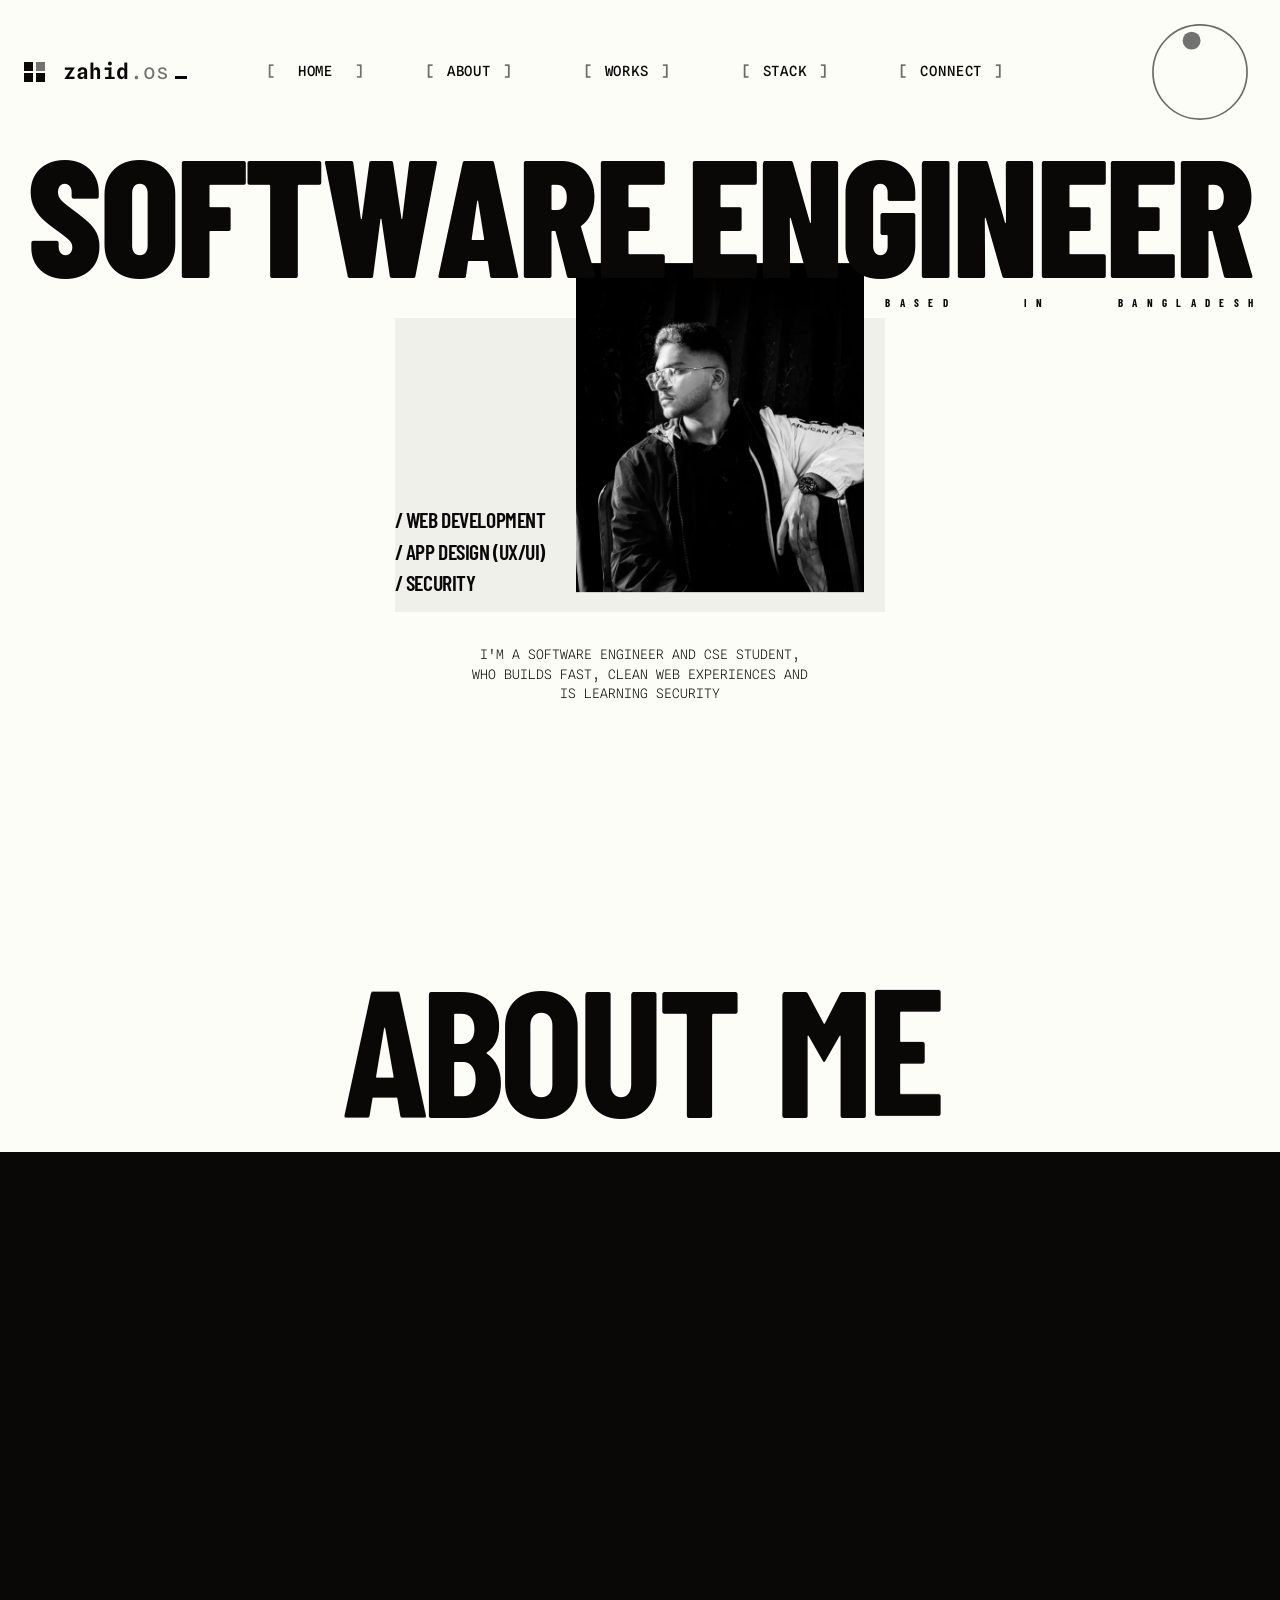
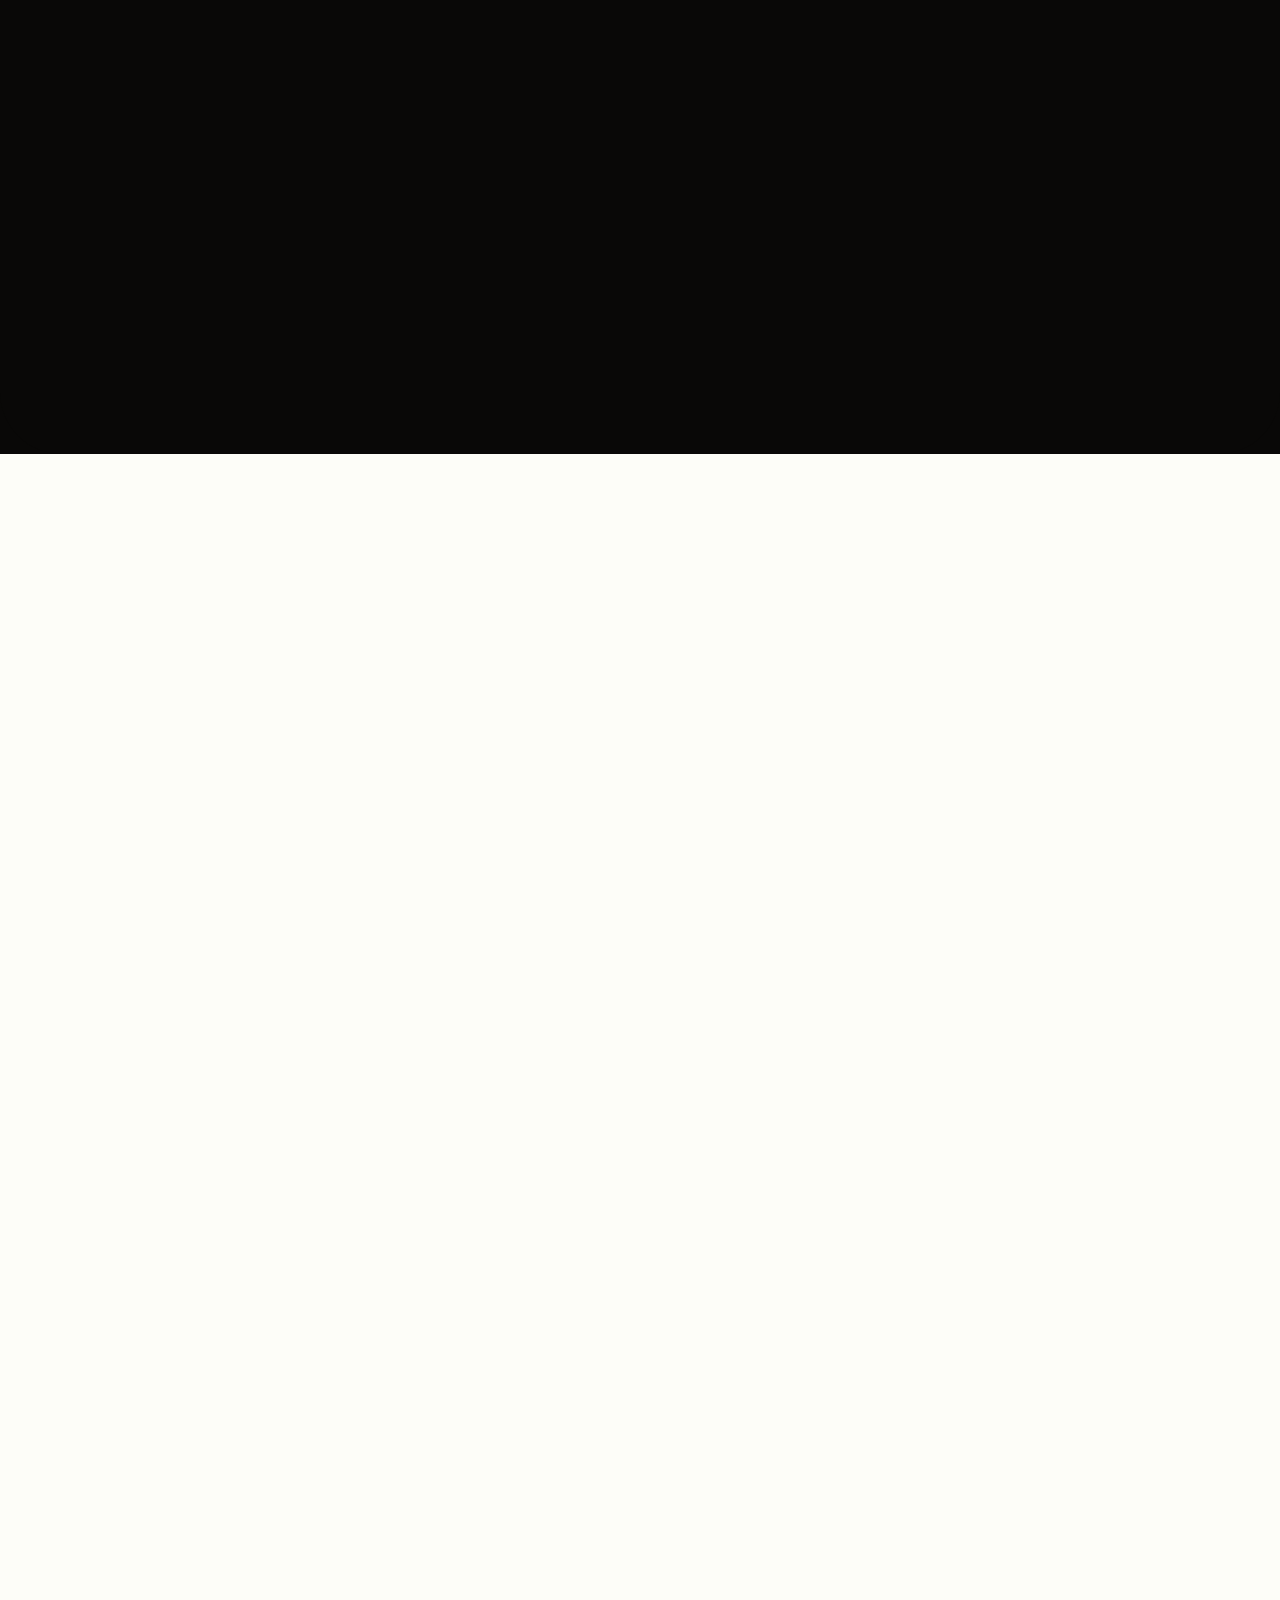
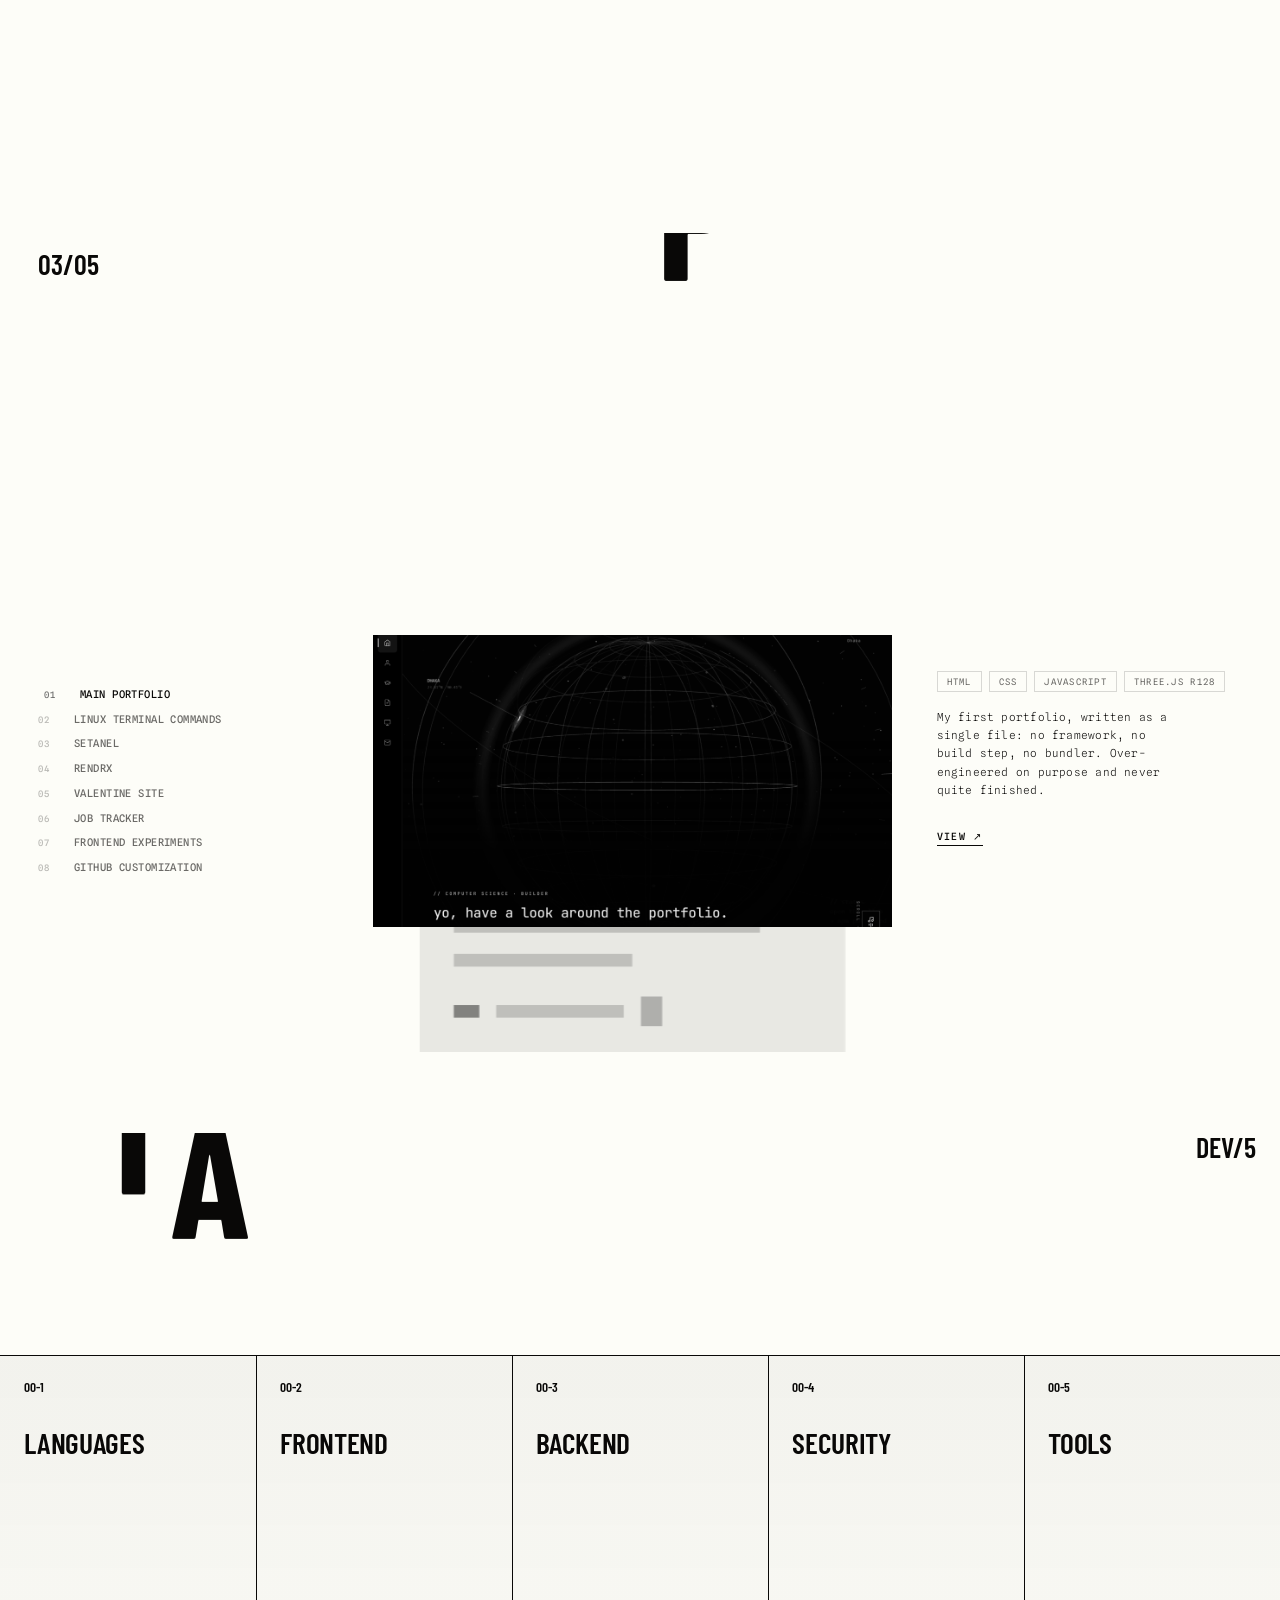
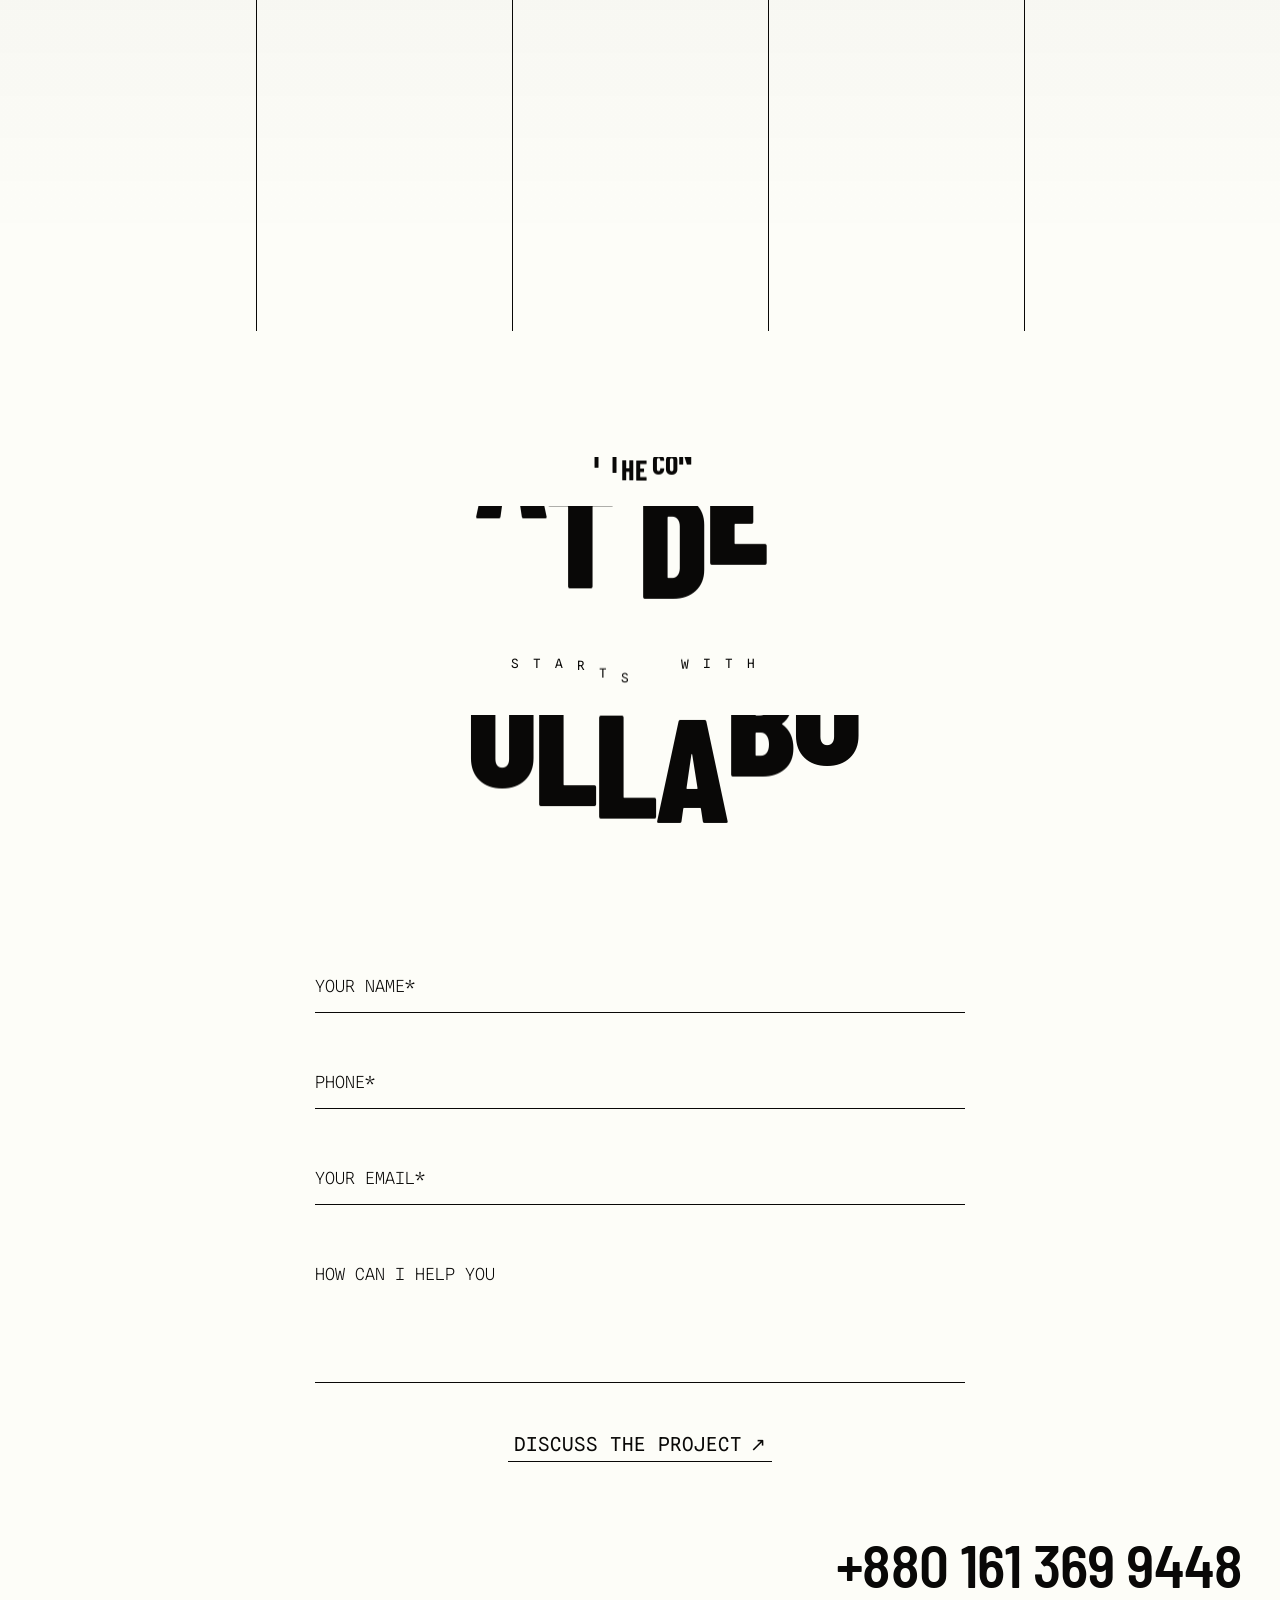
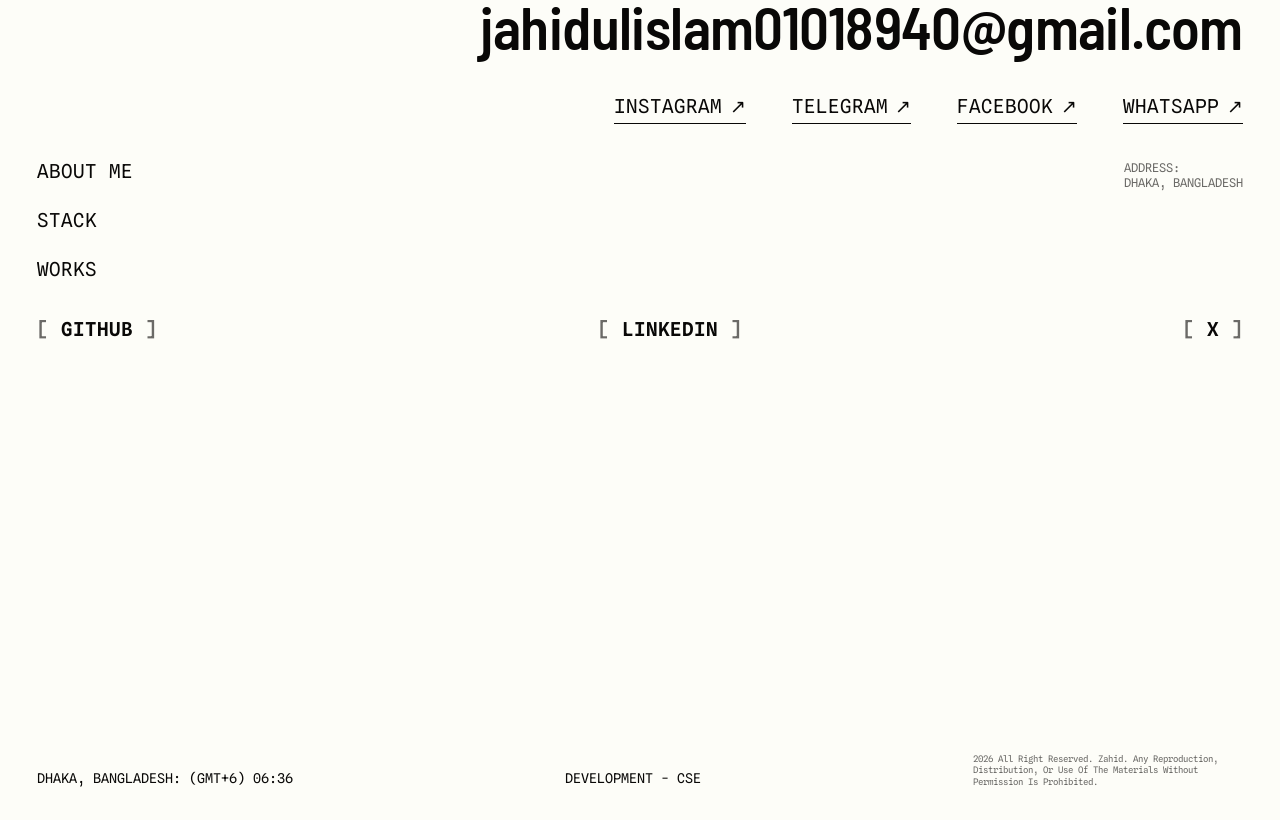
==== commit 7a40f668: "Snap active project to whole number, tune wheel step" ====
--- a/index.html
+++ b/index.html
@@ -12,9 +12,9 @@
 <link rel="stylesheet" href="css/one-page.css">
 <link rel="stylesheet" href="css/sections/home.css">
 <link rel="stylesheet" href="css/sections/connect.css">
-<link rel="stylesheet" href="css/sections/services.css">
+<link rel="stylesheet" href="css/sections/services.css?v=3">
 <link rel="stylesheet" href="css/sections/works.css">
-<link rel="stylesheet" href="css/sections/works-scroll.css">
+<link rel="stylesheet" href="css/sections/works-scroll.css?v=3">
 <link rel="stylesheet" href="css/sections/about.css">
 <link rel="stylesheet" href="css/loader.css">
 <link rel="stylesheet" href="css/cursor.css">
@@ -59,7 +59,7 @@
   <div id="panel" aria-live="polite"><p class="sub">CSE student in Dhaka. Drag the dial to change the theme.</p></div>
 </main>
 
-<script type="module" src="js/main.js?v=106"></script>
+<script type="module" src="js/main.js?v=117"></script>
 
 
 </body>
--- a/css/sections/services.css
+++ b/css/sections/services.css
@@ -14,7 +14,7 @@
   .sv-top { display: flex; justify-content: space-between; align-items: flex-start; gap: 24px;
     padding: clamp(28px, 7vh, 80px) var(--pad) clamp(28px, 8vh, 90px); }
   .sv-top h2 { margin: 0 0 0 -.03em; font: 700 clamp(56px, 13vw, 210px)/.84 var(--c); letter-spacing: -.02em; }
-  .sv-top span { font: 600 clamp(18px, 2.2vw, 32px)/1 var(--c); letter-spacing: 0; }
+  .sv-top > span { font: 600 clamp(18px, 2.2vw, 32px)/1 var(--c); letter-spacing: 0; }
   .acc { display: flex; height: clamp(460px, 64vh, 720px); border-top: 1px solid var(--fg); container-type: inline-size; }
   .col { position: relative; flex: 1 1 0; min-width: 0; overflow: hidden; cursor: pointer; outline: none; -webkit-tap-highlight-color: transparent;
     background: linear-gradient(var(--fg), var(--fg)) left / 1px 100% no-repeat; transition: flex-grow var(--dur) var(--ease);
@@ -59,3 +59,24 @@
   @media (prefers-reduced-motion: reduce) { .sv { --dur: .01s; } .col { animation: none; } .col .n, .col .t, .ex, .ex-b li span { transition: none !important; } }
 
 .col, .col * { touch-action: manipulation; }
+
+
+/* ── letter span drop animation for the STACK heading ── */
+.sv-top h2.big-head {
+  overflow: clip;
+  padding: 0 0 .06em;
+}
+.big-head .ac {
+  display: inline-block;
+  will-change: transform;
+  transform-origin: 50% 100%;
+}
+
+
+/* force heading size — services page */
+.sv-top h2.big-head {
+  font: 700 clamp(56px, 13vw, 210px)/.84 "Barlow Condensed", "Arial Narrow", sans-serif !important;
+  letter-spacing: -.02em !important;
+  text-transform: uppercase;
+  margin: 0 !important;
+}
--- a/css/sections/works-scroll.css
+++ b/css/sections/works-scroll.css
@@ -1,4 +1,6 @@
-/* ── recent work: sticky stage with stacked card previews ── */
+/* ── recent work: horizontal card with hover/wheel interaction ──
+   Page scroll is normal. Only the names column and the media box
+   capture the wheel, so hovering them cycles projects. */
 .sw {
   --c: "Barlow Condensed", "Arial Narrow", sans-serif;
   --m: "Spline Sans Mono", ui-monospace, Menlo, Consolas, monospace;
@@ -6,41 +8,38 @@
   text-transform: uppercase;
   color: var(--fg);
   position: relative;
-}
-
-.sw-scene { position: relative; }
+  padding: clamp(60px, 9vh, 110px) 3vw clamp(80px, 12vh, 140px);
+}
+
 .sw-pin {
-  position: sticky;
-  top: 0;
-  height: 100vh;
-  height: 100dvh;
   display: flex;
   flex-direction: column;
-  overflow: hidden;
+  gap: clamp(24px, 4vh, 48px);
+  min-height: clamp(520px, 74vh, 760px);
 }
 
 /* top rule */
 .sw-r {
   display: grid;
-  grid-template-columns: minmax(180px, 22vw) 1fr auto;
+  grid-template-columns: minmax(140px, 20vw) 1fr auto;
   align-items: center;
   gap: 24px;
-  padding: 3vw 3vw 0;
   flex: none;
-}
-.sw-r b   { font: 700 2.4vw/1 var(--c); }
-.sw-r span{ font: 400 1.1vw/1 var(--m); letter-spacing: .02em; }
+  padding-bottom: clamp(20px, 3vh, 40px);
+  border-bottom: 1px solid color-mix(in srgb, var(--fg) 10%, transparent);
+}
+.sw-r b    { font: 700 2.4vw/1 var(--c); }
+.sw-r span { font: 400 1.1vw/1 var(--m); letter-spacing: .02em; }
 .sw-r b:last-child { font: 700 1.9vw/1 var(--c); letter-spacing: -.03em; }
 
 /* three-column stage */
 .sw-stage {
   flex: 1;
+  display: grid;
+  grid-template-columns: minmax(180px, .95fr) minmax(360px, 1.7fr) minmax(220px, 1fr);
+  gap: clamp(28px, 3.5vw, 64px);
+  align-items: center;
   min-height: 0;
-  display: grid;
-  grid-template-columns: minmax(200px, 1fr) minmax(260px, 1.2fr) minmax(200px, 1fr);
-  gap: clamp(28px, 4vw, 72px);
-  align-items: center;
-  padding: 0 3vw;
 }
 
 /* ── left: names, left-aligned ── */
@@ -50,13 +49,16 @@
   gap: 2px;
   min-width: 0;
   align-items: flex-start;
+  padding: 10px 0;
+  /* subtle hint that this is interactive */
+  cursor: ns-resize;
 }
 .sw-name {
   display: grid;
   grid-template-columns: 2.6em 1fr;
   align-items: baseline;
   gap: .8em;
-  padding: .55em 0;
+  padding: .5em 0;
   background: none;
   border: 0;
   text-align: left;
@@ -67,19 +69,10 @@
   text-transform: uppercase;
   outline: none;
   -webkit-tap-highlight-color: transparent;
-  transition: color .45s var(--e), transform .6s var(--e), opacity .45s var(--e);
-}
-.sw-name-n {
-  font-size: .85em;
-  opacity: .5;
-  transition: color .4s var(--e), opacity .4s var(--e);
-}
-.sw-name-t {
-  min-width: 0;
-  overflow: hidden;
-  text-overflow: ellipsis;
-  white-space: nowrap;
-}
+  transition: color .45s var(--e), transform .55s var(--e), opacity .45s var(--e);
+}
+.sw-name-n { font-size: .85em; opacity: .45; transition: color .4s var(--e), opacity .4s var(--e); }
+.sw-name-t { min-width: 0; overflow: hidden; text-overflow: ellipsis; white-space: nowrap; }
 .sw-name:hover { color: var(--fg); }
 .sw-name.on {
   color: var(--fg);
@@ -88,34 +81,27 @@
 .sw-name.on .sw-name-n { opacity: 1; color: var(--ac); }
 .sw-name:focus-visible { text-decoration: underline; text-underline-offset: 4px; }
 
-/* ── center: stacked media ── */
+/* ── center: horizontal media, 16/9 ── */
 .sw-media {
   position: relative;
   width: 100%;
-  height: 100%;
-  min-height: 0;
-  display: flex;
-  align-items: center;
-  justify-content: center;
-}
-.sw-stack {
-  position: relative;
-  width: min(100%, 340px);
-  aspect-ratio: 3 / 4;
-  max-height: 60vh;
-}
+  max-width: 780px;
+  aspect-ratio: 16 / 9;
+  justify-self: center;
+  align-self: center;
+  cursor: ns-resize;
+  /* overflow visible: peeking slides stay visible above / below */
+}
+.sw-stack { position: absolute; inset: 0; }
+
 .sw-slide {
   position: absolute;
   inset: 0;
   overflow: hidden;
-  background: color-mix(in srgb, var(--fg) 4%, transparent);
-  will-change: transform, opacity;
-  transition:
-    transform .85s var(--e),
-    opacity  .75s var(--e),
-    filter   .55s var(--e);
-  transform-origin: 50% 50%;
+  background: color-mix(in srgb, var(--fg) 5%, transparent);
+  will-change: transform, opacity, filter;
   backface-visibility: hidden;
+  /* transform + opacity set by JS */
 }
 .sw-slide img {
   display: block;
@@ -134,7 +120,7 @@
 .sw-slide svg .w { fill: var(--bg); }
 
 /* ── right: details ── */
-.sw-det-wrap { position: relative; min-width: 0; min-height: 180px; }
+.sw-det-wrap { position: relative; min-width: 0; min-height: 220px; }
 .sw-det {
   position: absolute;
   inset: 0;
@@ -142,11 +128,11 @@
   flex-direction: column;
   gap: 1.1em;
   opacity: 0;
-  transform: translateY(12px);
-  transition: opacity .5s var(--e), transform .65s var(--e);
+  transform: translateY(14px);
+  transition: opacity .55s var(--e), transform .7s var(--e);
   pointer-events: none;
 }
-.sw-det.on { opacity: 1; transform: none; pointer-events: auto; transition-delay: .1s; }
+.sw-det.on { opacity: 1; transform: none; pointer-events: auto; transition-delay: .12s; }
 .sw-det-tags {
   display: flex; flex-wrap: wrap; gap: 7px;
   font: 400 clamp(9px, .7vw, 10px)/1 var(--m);
@@ -156,14 +142,16 @@
 .sw-det-tags span {
   border: 1px solid color-mix(in srgb, var(--fg) 15%, transparent);
   padding: 5px 9px;
-}
+  transition: color .3s var(--e), border-color .3s var(--e);
+}
+.sw-det.on:hover .sw-det-tags span { color: var(--fg); border-color: color-mix(in srgb, var(--fg) 32%, transparent); }
 .sw-det-desc {
   margin: 0;
   font: 300 clamp(11px, .85vw, 13px)/1.65 var(--m);
   letter-spacing: .02em;
   text-transform: none;
   color: var(--fg);
-  max-width: 32ch;
+  max-width: 34ch;
 }
 .sw-det-go {
   display: inline-flex;
@@ -182,47 +170,81 @@
 .sw-det-go i { font-style: normal; display: inline-block; transition: transform .5s var(--e); }
 .sw-det-go:hover i, .sw-det-go:focus-visible i { transform: translate(3px, -3px); }
 
-/* ── progress bar ── */
-.sw-prog {
-  position: absolute;
-  left: 3vw;
-  right: 3vw;
-  bottom: 3vw;
-  height: 1px;
-  background: color-mix(in srgb, var(--fg) 12%, transparent);
-  pointer-events: none;
-}
-.sw-prog-bar {
-  display: block;
-  height: 100%;
-  background: var(--ac);
-  transform-origin: 0 50%;
-  transform: scaleX(0);
-  transition: transform .12s linear;
-}
-
-/* ── mobile fallback ── */
-@media (max-width: 720px) {
-  .sw-scene { height: auto !important; }
-  .sw-pin { position: static; height: auto; overflow: visible; display: block; padding: 40px 0 20px; }
-  .sw-r { grid-template-columns: auto 1fr auto; padding: 0 20px 24px; }
-  .sw-r b, .sw-r span, .sw-r b:last-child { font-size: 11px; letter-spacing: .08em; }
-  .sw-stage { display: block; padding: 0 20px; }
-  .sw-names { flex-direction: row; overflow-x: auto; gap: 14px; padding: 0 0 16px; scrollbar-width: none; }
+/* ── mobile: static stacked list, no interaction ── */
+@media (max-width: 900px) {
+  .sw { padding: 60px 20px 80px; }
+  .sw-pin { min-height: 0; gap: 28px; }
+  .sw-r { grid-template-columns: auto 1fr auto; gap: 12px; padding-bottom: 18px; }
+  .sw-r b, .sw-r span, .sw-r b:last-child { font-size: 11px; letter-spacing: .06em; }
+  .sw-stage { display: block; }
+  .sw-names { flex-direction: row; overflow-x: auto; gap: 14px; padding: 0 0 16px; scrollbar-width: none; cursor: default; }
   .sw-names::-webkit-scrollbar { display: none; }
   .sw-name { grid-template-columns: auto; padding: 8px 0; font-size: 11px; }
   .sw-name.on { transform: none; }
   .sw-name-n { display: none; }
-  .sw-stack { width: 100%; max-height: none; aspect-ratio: 3 / 4; margin-bottom: 22px; }
-  .sw-slide { position: relative; inset: auto; opacity: 0; display: none; transform: none !important; }
-  .sw-slide.on { display: block; opacity: 1; }
+  .sw-media { aspect-ratio: 16 / 9; margin-bottom: 22px; cursor: default; }
+  .sw-slide { position: relative; inset: auto; display: none; transform: none !important; opacity: 1 !important; filter: none !important; }
+  .sw-slide.on { display: block; }
   .sw-det-wrap { min-height: 0; position: static; }
-  .sw-det { position: static; inset: auto; opacity: 0; transform: none; display: none; }
-  .sw-det.on { display: flex; opacity: 1; }
+  .sw-det { position: static; inset: auto; display: none; opacity: 1; transform: none; }
+  .sw-det.on { display: flex; }
   .sw-det-desc { font-size: 13px; line-height: 1.7; max-width: none; }
-  .sw-prog { display: none; }
 }
 
 @media (prefers-reduced-motion: reduce) {
   .sw-slide, .sw-det, .sw-name, .sw-det-go i { transition: none !important; }
+}
+
+
+/* ── section header: huge PROJECTS title, right-aligned, letter drop ── */
+.sw-top {
+  position: relative;
+  z-index: 5;
+  background: var(--bg);
+  display: flex;
+  justify-content: space-between;
+  align-items: flex-start;
+  gap: 24px;
+  padding: 0 0 clamp(160px, 24vh, 280px);   /* much more space below */
+}
+.sw-top h2.big-head {
+  margin: 0 -.03em 0 0;
+  font: 700 clamp(56px, 13vw, 210px)/.84 var(--c);
+  letter-spacing: -.02em;
+  text-transform: uppercase;
+  color: var(--fg);
+  text-align: right;
+  overflow: clip;
+  padding: 0 0 .06em;
+}
+.sw-top > span {
+  font: 600 clamp(18px, 2.2vw, 32px)/1 var(--c);
+  letter-spacing: 0;
+  align-self: flex-start;
+  padding-top: .6em;
+  color: var(--fg);
+  text-transform: uppercase;
+}
+
+/* letter spans used by initAbTitle */
+.big-head .ac {
+  display: inline-block;
+  will-change: transform;
+  transform-origin: 50% 100%;
+}
+.big-head .ac.sp { width: .22em; }
+
+@media (max-width: 900px) {
+  .sw-top { padding: 0 0 40px; }
+  .sw-top h2.big-head { font-size: clamp(44px, 16vw, 88px); }
+  .sw-top > span { font-size: 14px; }
+}
+
+/* ── force the heading size regardless of what other rules do ── */
+.sv-top h2.big-head,
+.sw-top h2.big-head {
+  font: 700 clamp(56px, 13vw, 210px)/.84 "Barlow Condensed", "Arial Narrow", sans-serif !important;
+  letter-spacing: -.02em !important;
+  text-transform: uppercase;
+  margin: 0 !important;
 }
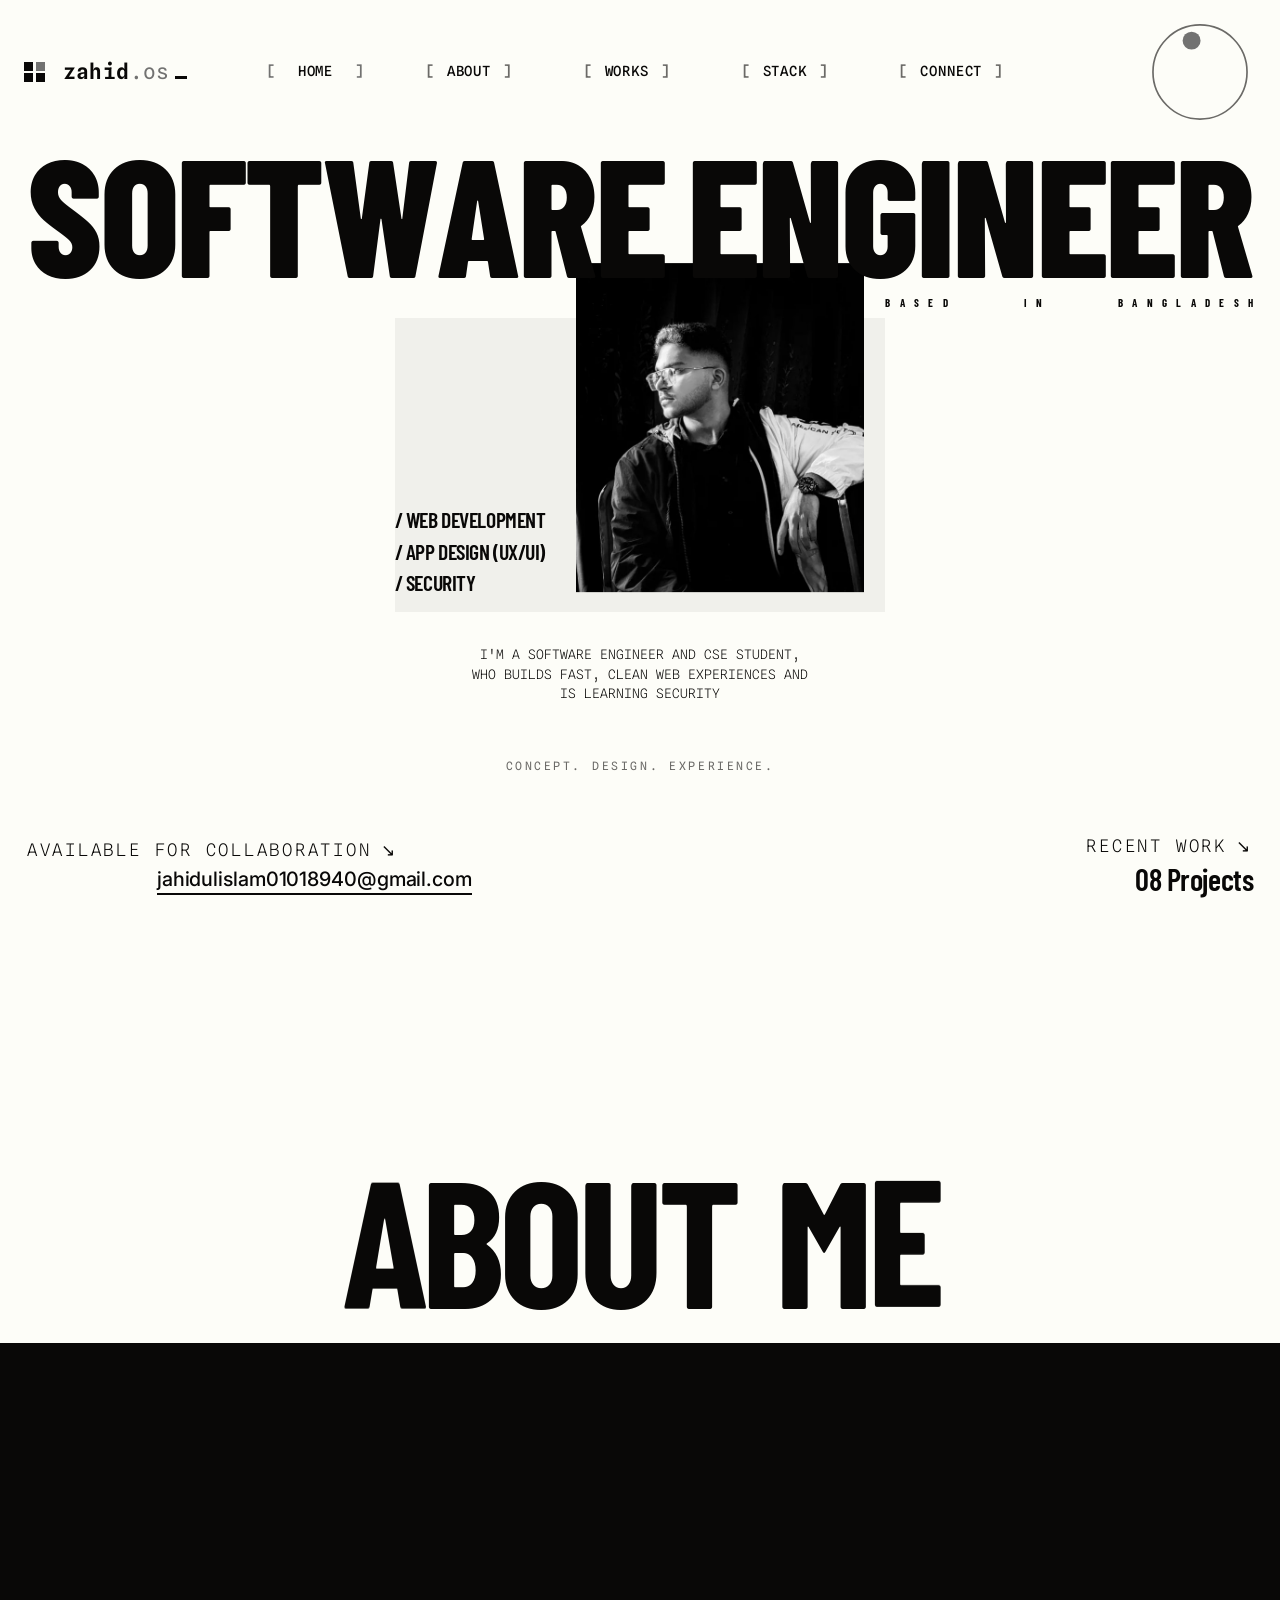
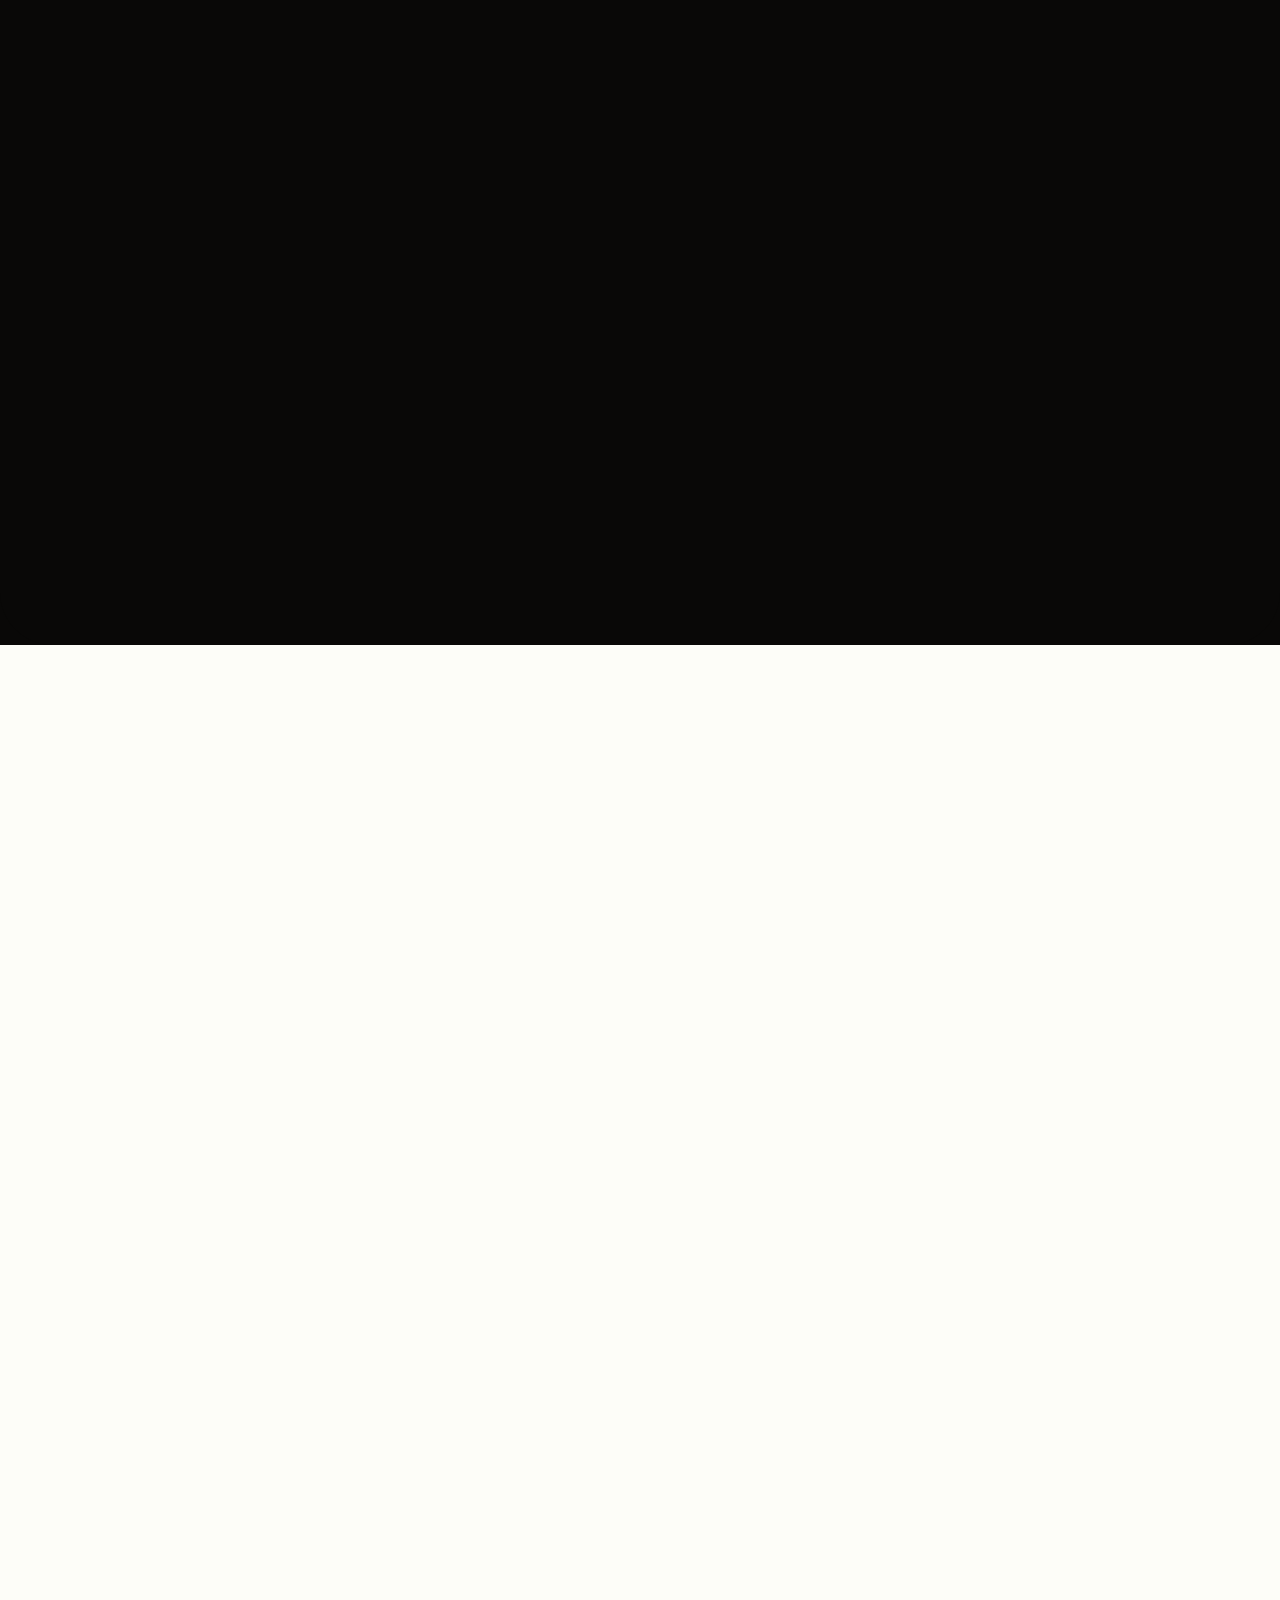
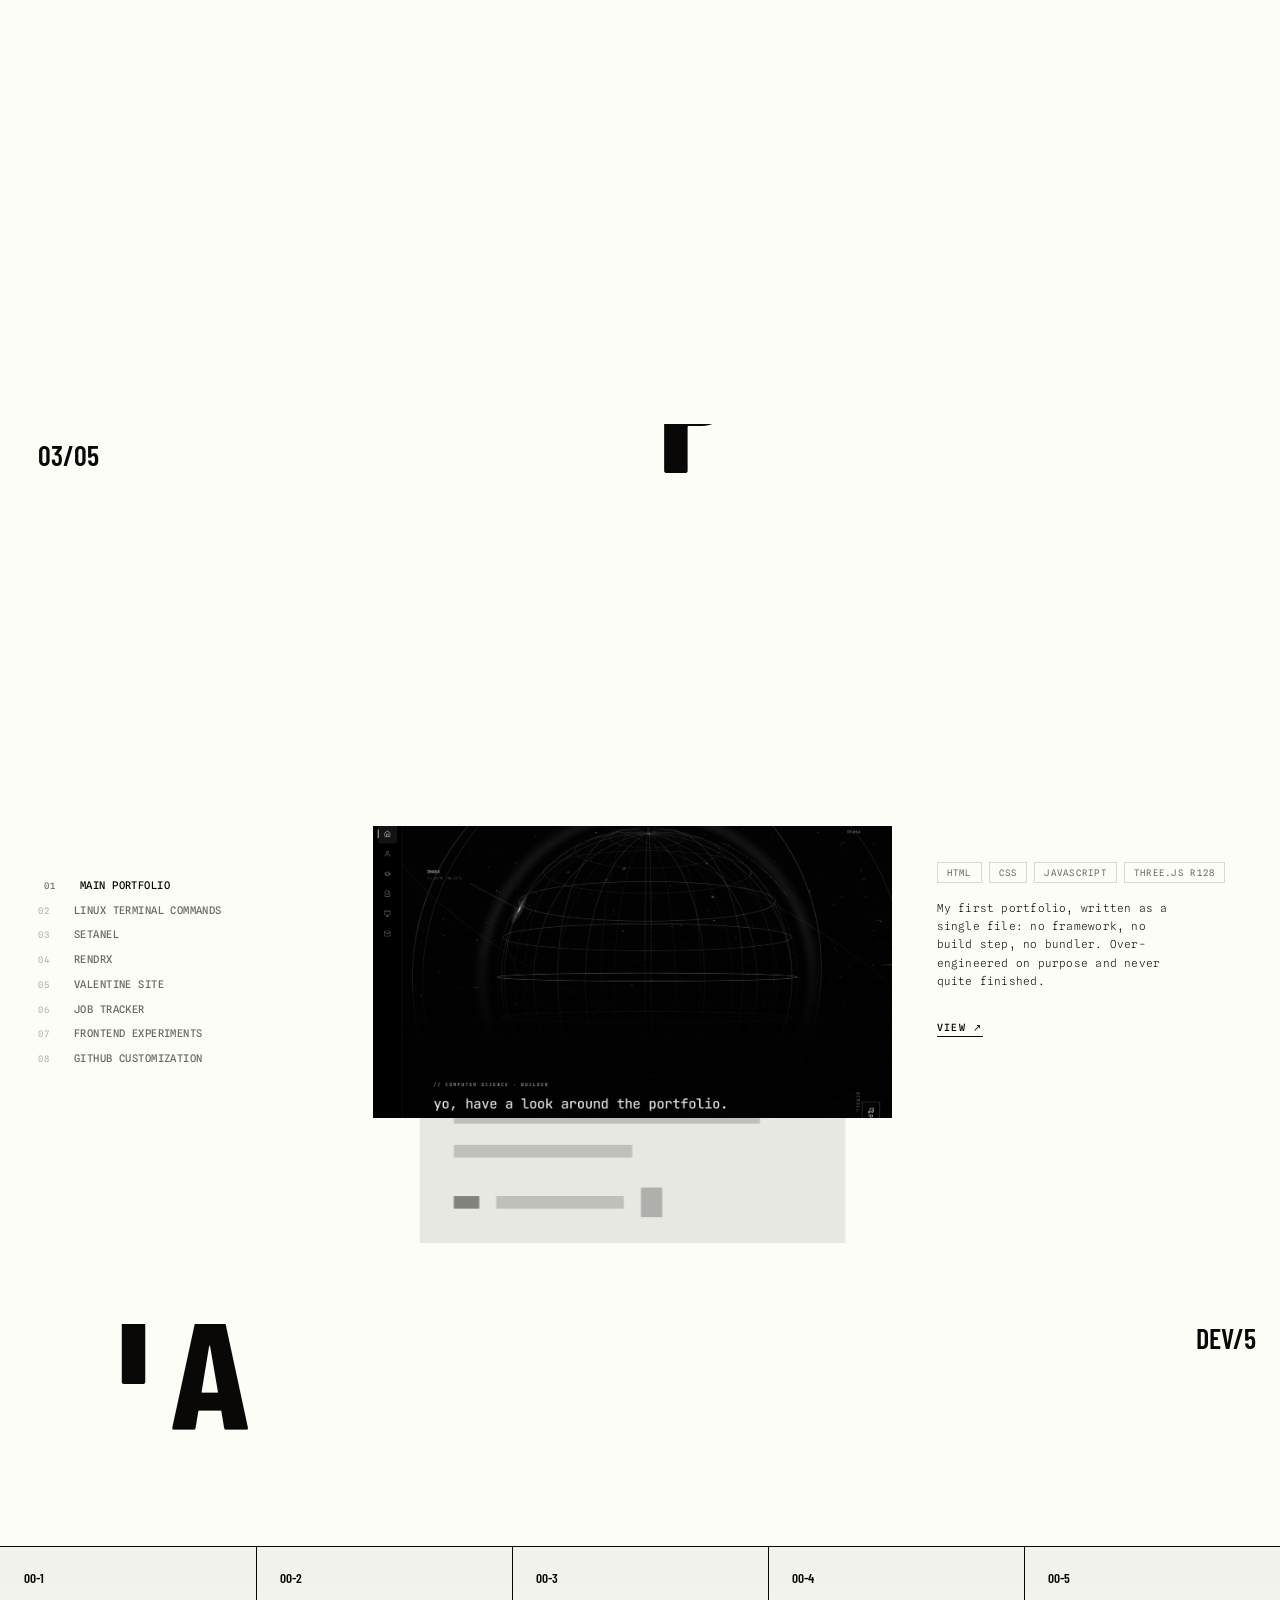
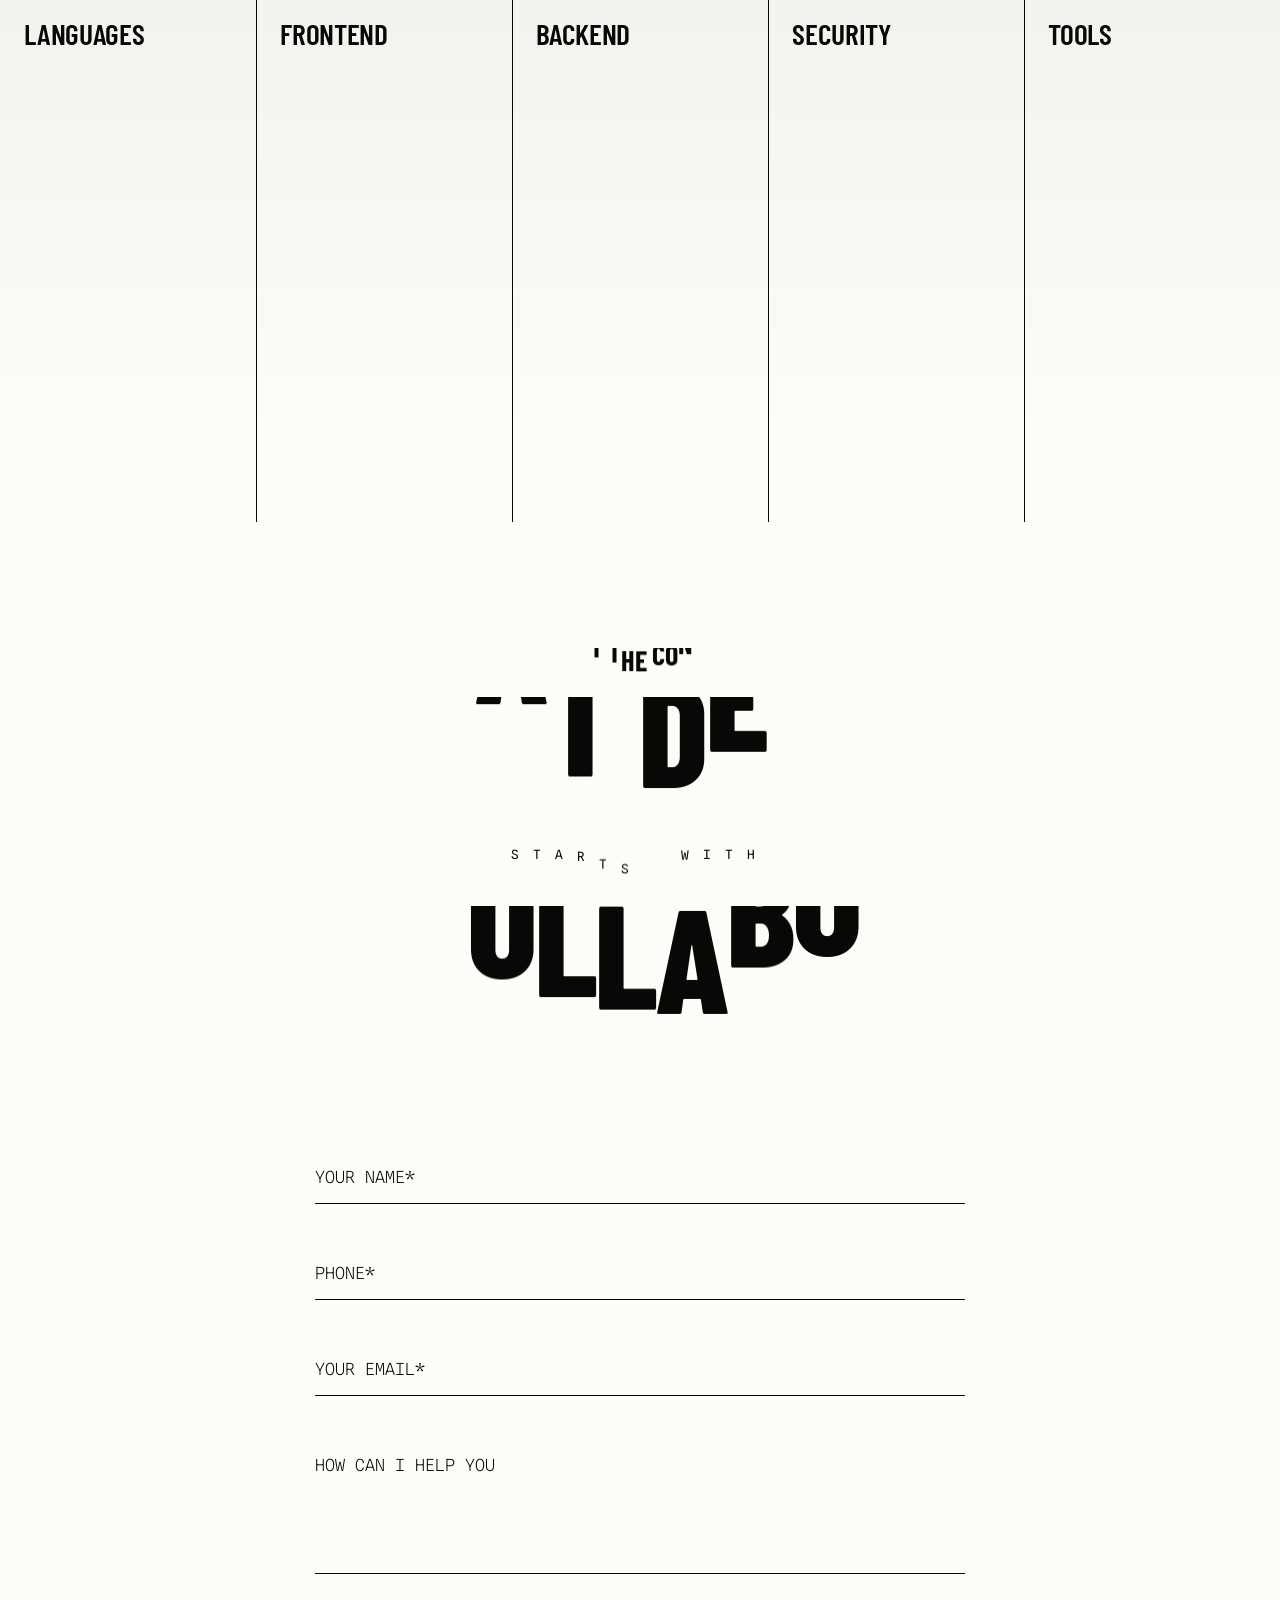
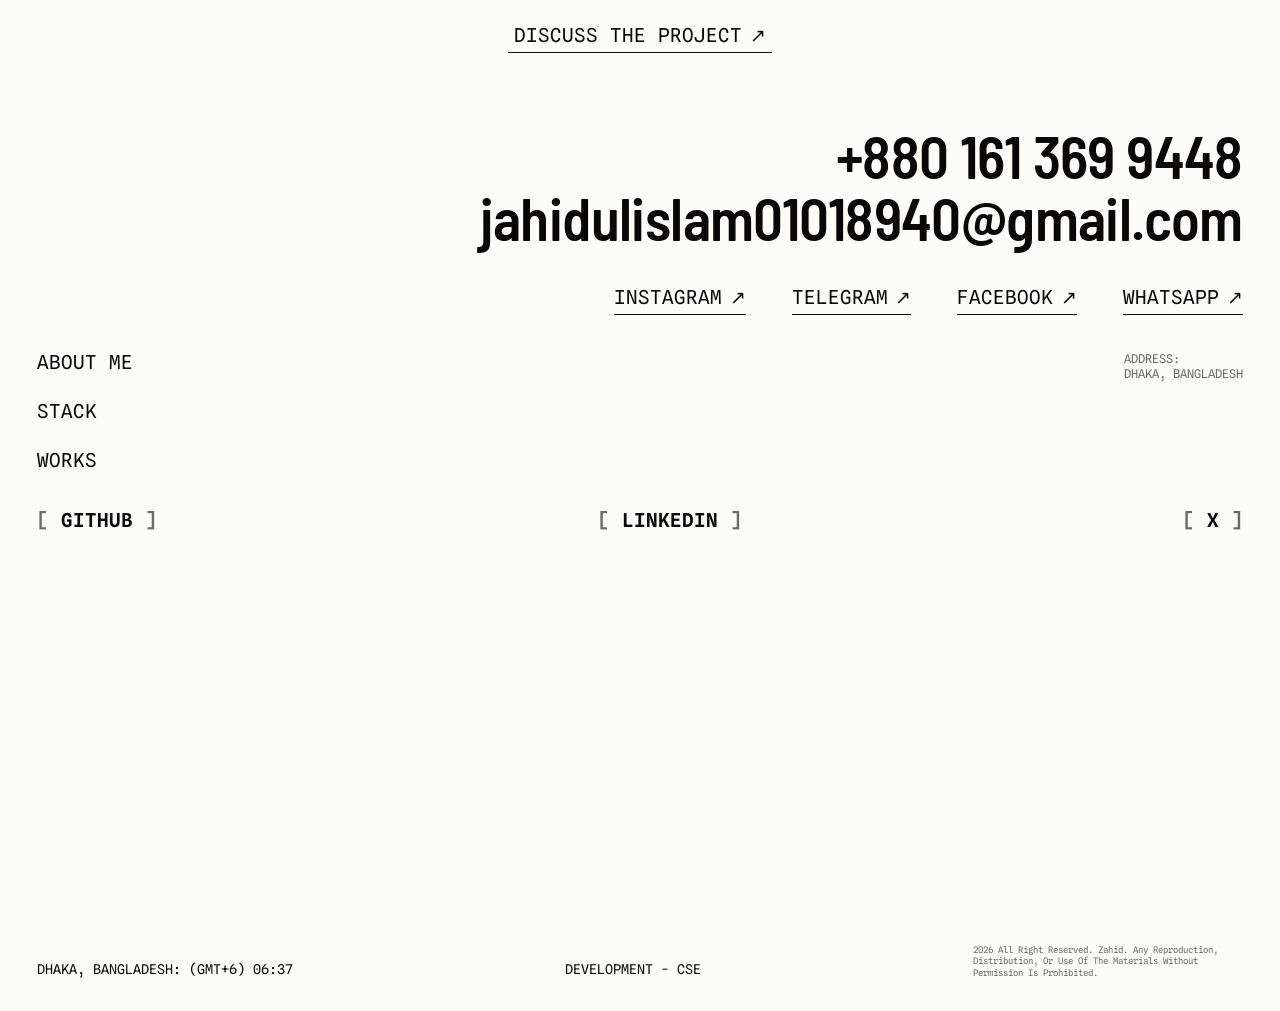
==== commit 534db885: "Hero footer: remove label underline, keep on email only" ====
--- a/index.html
+++ b/index.html
@@ -7,14 +7,14 @@
 <link rel="icon" type="image/svg+xml" href="assets/favicon.svg">
 <link rel="preconnect" href="https://fonts.googleapis.com">
 <link rel="preconnect" href="https://fonts.gstatic.com" crossorigin>
-<link href="https://fonts.googleapis.com/css2?family=Spline+Sans+Mono:wght@300;400;500;600&family=Barlow+Condensed:wght@600;700;800&family=Barlow+Semi+Condensed:wght@500;600&display=swap" rel="stylesheet">
+<link href="https://fonts.googleapis.com/css2?family=Spline+Sans+Mono:wght@200;300;400;500;600&family=Barlow+Condensed:wght@600;700;800&family=Barlow+Semi+Condensed:wght@500;600&family=Inter:wght@500;600;700&display=swap" rel="stylesheet">
 <link rel="stylesheet" href="css/header.css">
 <link rel="stylesheet" href="css/one-page.css">
-<link rel="stylesheet" href="css/sections/home.css">
+<link rel="stylesheet" href="css/sections/home.css?v=106">
 <link rel="stylesheet" href="css/sections/connect.css">
 <link rel="stylesheet" href="css/sections/services.css?v=3">
 <link rel="stylesheet" href="css/sections/works.css">
-<link rel="stylesheet" href="css/sections/works-scroll.css?v=3">
+<link rel="stylesheet" href="css/sections/works-scroll.css?v=6">
 <link rel="stylesheet" href="css/sections/about.css">
 <link rel="stylesheet" href="css/loader.css">
 <link rel="stylesheet" href="css/cursor.css">
@@ -59,7 +59,7 @@
   <div id="panel" aria-live="polite"><p class="sub">CSE student in Dhaka. Drag the dial to change the theme.</p></div>
 </main>
 
-<script type="module" src="js/main.js?v=117"></script>
+<script type="module" src="js/main.js?v=127"></script>
 
 
 </body>
--- a/css/sections/home.css
+++ b/css/sections/home.css
@@ -18,7 +18,7 @@
   .hm-based { grid-column: 3; grid-row: 1; align-self: start; margin-top: calc(-1em - 10px); display: flex; justify-content: space-between;
     font: 700 clamp(11px, .85vw, 16px)/1 var(--c); letter-spacing: .85em; }
   .hm-based span:last-child { margin-right: -.85em; }
-  #panel .hm-intro { grid-column: 1 / -1; justify-self: center; text-align: center; max-width: 43ch; margin: clamp(28px, 2.6vw, 48px) 0 0; font: 300 clamp(13px, .95vw, 17px)/1.5 var(--m); }
+  #panel .hm-intro { padding-bottom: clamp(12px, 1.5vw, 24px); grid-column: 1 / -1; justify-self: center; text-align: center; max-width: 43ch; margin: clamp(28px, 2.6vw, 48px) 0 0; font: 300 clamp(13px, .95vw, 17px)/1.5 var(--m); }
   @media (max-width: 1100px) { .hm-based { letter-spacing: .3em; } .hm-based span:last-child { margin-right: -.3em; } }
   @media (max-width: 720px) {
     .hm-stage { grid-template-columns: 1fr; margin-top: 20px; }
@@ -27,7 +27,7 @@
     .hm-list { font-size: 19px; }
     .hm-based { grid-column: 1; grid-row: 2; margin: 22px 0 0; font-size: 12px; letter-spacing: .5em; }
     .hm-based span:last-child { margin-right: -.5em; }
-    #panel .hm-intro { grid-row: 3; font-size: 12px; margin-top: 28px; }
+    #panel .hm-intro { padding-bottom: clamp(12px, 1.5vw, 24px); grid-row: 3; font-size: 12px; margin-top: 28px; }
   }
 
   
@@ -128,7 +128,7 @@
   .hm-based span:last-child { margin-right: -.28em !important; }
 
   /* Intro */
-  #panel .hm-intro {
+  #panel .hm-intro { padding-bottom: clamp(12px, 1.5vw, 24px);
     grid-column: auto !important;
     margin: 26px 0 0 !important;
     padding: 0 4px !important;
@@ -237,7 +237,7 @@
   .hm-based span:last-child { margin-right: -.28em !important; }
 
   /* Intro */
-  #panel .hm-intro {
+  #panel .hm-intro { padding-bottom: clamp(12px, 1.5vw, 24px);
     grid-column: auto !important;
     margin: 26px 0 0 !important;
     padding: 0 4px !important;
@@ -260,3 +260,295 @@
     vertical-align: baseline !important;
   }
 }
+
+
+/* ═══════════════════════════════════════════════════════════════════
+   home hero: manifesto + footer (matches the reference layout)
+   ═══════════════════════════════════════════════════════════════════ */
+
+/* three-word manifesto */
+.hm-manifesto {
+  grid-column: 1 / -1;
+  justify-self: center;
+  margin: clamp(28px, 3vw, 40px) 0 0 !important;
+  display: flex;
+  flex-wrap: wrap;
+  justify-content: center;
+  gap: .9em;
+  font: 400 clamp(11px, .9vw, 14px)/1 "Spline Sans Mono", ui-monospace, Menlo, Consolas, monospace;
+  letter-spacing: .22em;
+  text-transform: uppercase;
+  color: var(--dim);
+  text-align: center;
+}
+.hm-manifesto span { display: inline-block; }
+
+/* the small label */
+.hm-foot-label {
+  position: relative;
+  display: inline-flex;
+  align-items: center;
+  gap: .55em;
+  font: 200 clamp(16px, 1.35vw, 22px)/1 "Spline Sans Mono", ui-monospace, Menlo, Consolas, monospace;
+  letter-spacing: .16em;
+  text-transform: uppercase;
+  color: var(--fg);
+  text-decoration: none;
+  transition: color .3s ease;
+  white-space: nowrap;
+}
+
+.hm-foot-label i {
+  font-style: normal;
+  display: inline-block;
+  transition: transform .5s cubic-bezier(.16, 1, .3, 1);
+}
+.hm-foot-label:hover,
+.hm-foot-label:focus-visible { color: var(--ac); }
+.hm-foot-label:hover i,
+.hm-foot-label:focus-visible i { transform: translate(4px, 4px); }
+
+.hm-foot-label i {
+  font-style: normal;
+  display: inline-block;
+  transition: transform .5s cubic-bezier(.16, 1, .3, 1);
+}
+.hm-foot-label:hover,
+.hm-foot-label:focus-visible { color: var(--fg); }
+.hm-foot-label:hover i,
+.hm-foot-label:focus-visible i { transform: translate(4px, 4px); }
+
+/* the big text */
+.hm-foot-big {
+  font-family: "Barlow Condensed", "Arial Narrow", sans-serif;
+  font-weight: 600;
+  font-size: clamp(26px, 3.4vw, 58px);
+  line-height: 1;
+  letter-spacing: -.015em;
+  color: var(--fg);
+  text-decoration: none;
+  text-transform: none;
+  transition: color .3s ease;
+  word-break: break-word;
+}
+.hm-foot-big:hover,
+.hm-foot-big:focus-visible { color: var(--ac); }
+
+/* email specifically gets a heavy underline */
+.hm-foot-email {
+  position: relative;
+  font-family: "Inter", -apple-system, BlinkMacSystemFont, "Segoe UI", Helvetica, Arial, sans-serif;
+  font-weight: 500;
+  font-size: clamp(18px, 1.55vw, 26px);
+  line-height: 1.2;
+  letter-spacing: -.005em;
+  color: var(--fg);
+  text-decoration: none;
+  padding-bottom: 4px;
+  margin-left: 10ch;
+  transition: color .3s ease;
+  word-break: break-word;
+  display: inline-block;
+}
+.hm-foot-email::after {
+  content: "";
+  position: absolute;
+  left: 0; right: 0; bottom: 0;
+  height: 1px;
+  background: currentColor;
+  transform-origin: left;
+  transition: background .3s ease;
+}
+.hm-foot-email:hover,
+.hm-foot-email:focus-visible { color: var(--ac); }
+.hm-foot-email:hover::after,
+.hm-foot-email:focus-visible::after {
+  animation: hmWipe .8s cubic-bezier(.16, 1, .3, 1);
+}
+@keyframes hmWipe {
+  0%   { transform: scaleX(1); transform-origin: right; }
+  45%  { transform: scaleX(0); transform-origin: right; }
+  55%  { transform: scaleX(0); transform-origin: left; }
+  100% { transform: scaleX(1); transform-origin: left; }
+}
+.hm-foot-email:hover,
+.hm-foot-email:focus-visible { border-color: var(--ac); }
+
+/* right side big text (project count) — no underline */
+.hm-foot-col-right .hm-foot-big {
+  border-bottom: 0;
+}
+
+/* mobile */
+@media (max-width: 720px) {
+  .hm-manifesto { gap: .6em; font-size: 11px; letter-spacing: .18em; }
+  .hm-foot { flex-direction: column; align-items: flex-start; gap: 32px; }
+  .hm-foot-col-right { text-align: left; align-items: flex-start; }
+  .hm-foot-big { font-size: 32px; }
+}
+
+
+/* ═══════════════════════════════════════════════════════════════════
+   home hero footer: label + email centered underneath, thin underline
+   ═══════════════════════════════════════════════════════════════════ */
+
+/* left column: label on top, email centered below it */
+.hm-foot-col {
+  display: inline-flex;
+  flex-direction: column;
+  align-items: center;      /* centers the email under the label */
+  gap: 10px;
+  min-width: 0;
+}
+.hm-foot-col-right {
+  align-items: flex-end;
+}
+
+/* label — mono, medium weight, tracked out, --fg */
+$1400 clamp(13px, 1vw, 16px)/1 "Spline Sans Mono", ui-monospace, Menlo, Consolas, monospace;
+  letter-spacing: .16em;
+  text-transform: uppercase;
+  color: var(--fg);
+  text-decoration: none;
+  transition: color .3s ease;
+  white-space: nowrap;
+}
+.hm-foot-label i {
+  font-style: normal;
+  display: inline-block;
+  transition: transform .5s cubic-bezier(.16, 1, .3, 1);
+}
+.hm-foot-label:hover,
+.hm-foot-label:focus-visible { color: var(--ac); }
+.hm-foot-label:hover i,
+.hm-foot-label:focus-visible i { transform: translate(3px, 3px); }
+
+/* email — normal sans, medium weight, one px underline, centered */
+.hm-foot-email {
+  font-family: "Inter", -apple-system, BlinkMacSystemFont, "Segoe UI", Helvetica, Arial, sans-serif;
+  font-weight: 500;
+  font-size: clamp(14px, 1.05vw, 17px);
+  line-height: 1.2;
+  letter-spacing: -.005em;
+  color: var(--fg);
+  text-decoration: none;
+  border-bottom: 1px solid currentColor;
+  padding-bottom: 2px;
+  transition: color .3s ease;
+  word-break: break-word;
+  max-width: 100%;
+}
+.hm-foot-email:hover,
+.hm-foot-email:focus-visible { color: var(--ac); }
+
+/* right side: label + big project count, no underline */
+.hm-foot-col-right .hm-foot-big {
+  font-family: "Barlow Condensed", "Arial Narrow", sans-serif;
+  font-weight: 600;
+  font-size: clamp(22px, 2.4vw, 40px);
+  line-height: 1;
+  letter-spacing: -.015em;
+  color: var(--fg);
+  text-decoration: none;
+  text-transform: none;
+  transition: color .3s ease;
+}
+.hm-foot-col-right .hm-foot-big:hover,
+.hm-foot-col-right .hm-foot-big:focus-visible { color: var(--ac); }
+
+/* mobile */
+@media (max-width: 720px) {
+  .hm-foot { flex-direction: column; align-items: flex-start; gap: 36px; }
+  .hm-foot-col { align-items: flex-start; }
+  .hm-foot-col-right { align-items: flex-start; }
+  .hm-foot-label { font-size: 12px; white-space: normal; }
+  .hm-foot-email { font-size: 13px; margin-left: 0; }
+  .hm-foot-col-right .hm-foot-big { font-size: 26px; }
+}
+
+/* ═══════════════════════════════════════════════════════════════════
+   home hero footer (single source of truth)
+   ═══════════════════════════════════════════════════════════════════ */
+.hm-foot {
+  grid-column: 1 / -1;
+  display: flex;
+  justify-content: space-between;
+  align-items: flex-end;
+  gap: 24px;
+  margin-top: clamp(48px, 5vw, 72px);
+  /* no top border, no padding — the previous rule is gone */
+}
+
+.hm-foot-col {
+  display: inline-flex;
+  flex-direction: column;
+  align-items: flex-start;
+  gap: 10px;
+  min-width: 0;
+}
+.hm-foot-col-right { align-items: flex-end; }
+
+/* label — mono, medium size, tracked out */
+.hm-foot-label {
+  display: inline-flex;
+  align-items: center;
+  gap: .55em;
+  font: 200 clamp(16px, 1.35vw, 22px)/1 "Spline Sans Mono", ui-monospace, Menlo, Consolas, monospace;
+  letter-spacing: .16em;
+  text-transform: uppercase;
+  color: var(--fg);
+  text-decoration: none;
+  transition: color .3s ease;
+  white-space: nowrap;
+}
+.hm-foot-label i {
+  font-style: normal;
+  display: inline-block;
+  transition: transform .5s cubic-bezier(.16, 1, .3, 1);
+}
+.hm-foot-label:hover,
+.hm-foot-label:focus-visible { color: var(--ac); }
+.hm-foot-label:hover i,
+.hm-foot-label:focus-visible i { transform: translate(3px, 3px); }
+
+/* email — Inter, medium weight, indented so it starts under "FOR" */
+.hm-foot-email {
+  font-family: "Inter", -apple-system, BlinkMacSystemFont, "Segoe UI", Helvetica, Arial, sans-serif;
+  font-weight: 500;
+  font-size: clamp(18px, 1.55vw, 26px);
+  line-height: 1.2;
+  letter-spacing: -.005em;
+  color: var(--fg);
+  text-decoration: none;
+  border-bottom: 1px solid currentColor;
+  padding-bottom: 2px;
+  margin-left: 10ch;    /* aligns under the "FOR" in the label */
+  transition: color .3s ease, border-color .3s ease;
+  word-break: break-word;
+}
+.hm-foot-email:hover,
+.hm-foot-email:focus-visible { color: var(--ac); border-color: var(--ac); }
+
+/* right side: label + big project count, no underline */
+.hm-foot-col-right .hm-foot-big {
+  font-family: "Barlow Condensed", "Arial Narrow", sans-serif;
+  font-weight: 600;
+  font-size: clamp(22px, 2.4vw, 40px);
+  line-height: 1;
+  letter-spacing: -.015em;
+  color: var(--fg);
+  text-decoration: none;
+  text-transform: none;
+  transition: color .3s ease;
+}
+.hm-foot-col-right .hm-foot-big:hover,
+.hm-foot-col-right .hm-foot-big:focus-visible { color: var(--ac); }
+
+@media (max-width: 720px) {
+  .hm-foot { flex-direction: column; align-items: flex-start; gap: 36px; }
+  .hm-foot-col { align-items: flex-start; }
+  .hm-foot-col-right { align-items: flex-start; }
+  .hm-foot-label { font-size: 12px; white-space: normal; }
+  .hm-foot-email { font-size: 15px; margin-left: 0; }
+  .hm-foot-col-right .hm-foot-big { font-size: 26px; }
+}
--- a/css/sections/works-scroll.css
+++ b/css/sections/works-scroll.css
@@ -247,4 +247,394 @@
   letter-spacing: -.02em !important;
   text-transform: uppercase;
   margin: 0 !important;
-}+}
+
+/* ═══════════════════════════════════════════════════════════════════
+   mobile polish: works section
+   Compact header → numbered chips → image → details.
+   No giant heading, no truncated name list, no progress bar.
+   ═══════════════════════════════════════════════════════════════════ */
+@media (max-width: 720px) {
+
+  /* ── section container ── */
+  .sw { padding: 40px 20px 56px; }
+  .sw-pin { min-height: 0; gap: 20px; padding: 0; }
+  .sw-scene { height: auto !important; }
+
+  /* ── header ── */
+  .sw-top {
+    display: flex;
+    justify-content: space-between;
+    align-items: baseline;
+    gap: 12px;
+    padding: 0 0 16px;
+    border-bottom: 1px solid color-mix(in srgb, var(--fg) 10%, transparent);
+  }
+  .sw-top h2,
+  .sw-top h2.big-head,
+  .sw-top h2.sw-big {
+    font-family: "Barlow Condensed", "Arial Narrow", sans-serif !important;
+    font-weight: 700 !important;
+    font-size: clamp(30px, 10vw, 44px) !important;
+    line-height: .9 !important;
+    letter-spacing: -.02em !important;
+    text-align: right;
+    margin: 0 !important;
+    color: var(--fg);
+  }
+  .sw-top span,
+  .sw-top > span {
+    font-family: "Spline Sans Mono", ui-monospace, monospace !important;
+    font-size: 11px !important;
+    letter-spacing: .14em !important;
+    color: var(--dim);
+    padding: 0 !important;
+    text-transform: uppercase;
+  }
+
+  /* ── stage: single column, chips first ── */
+  .sw-stage {
+    display: flex !important;
+    flex-direction: column !important;
+    gap: 22px !important;
+    padding: 0 !important;
+    grid-template-columns: none !important;
+  }
+
+  /* ── project chips ── */
+  .sw-names {
+    order: -1 !important;
+    display: flex !important;
+    flex-direction: row !important;
+    gap: 8px;
+    padding: 2px 0 4px;
+    margin: 0 -20px;
+    padding-left: 20px;
+    padding-right: 20px;
+    overflow-x: auto;
+    overflow-y: hidden;
+    scrollbar-width: none;
+    -webkit-overflow-scrolling: touch;
+    cursor: pointer;
+  }
+  .sw-names::-webkit-scrollbar { display: none; }
+
+  .sw-name {
+    flex: 0 0 auto;
+    display: inline-flex !important;
+    align-items: center;
+    gap: 6px;
+    padding: 8px 14px !important;
+    border: 1px solid color-mix(in srgb, var(--fg) 14%, transparent) !important;
+    border-radius: 999px !important;
+    background: transparent !important;
+    color: var(--dim) !important;
+    font-family: "Spline Sans Mono", ui-monospace, monospace !important;
+    font-size: 11px !important;
+    font-weight: 500 !important;
+    line-height: 1 !important;
+    letter-spacing: .06em !important;
+    text-transform: uppercase;
+    white-space: nowrap;
+    transition: background .3s ease, color .3s ease, border-color .3s ease;
+    transform: none !important;
+  }
+  .sw-name .sw-name-n {
+    display: inline !important;
+    font-size: 9px !important;
+    letter-spacing: .06em !important;
+    color: color-mix(in srgb, var(--fg) 55%, transparent);
+    opacity: 1 !important;
+  }
+  .sw-name .sw-name-t {
+    display: inline !important;
+    min-width: 0;
+    overflow: visible !important;
+    text-overflow: clip !important;
+    white-space: nowrap !important;
+  }
+  .sw-name.on {
+    background: var(--fg) !important;
+    color: var(--bg) !important;
+    border-color: var(--fg) !important;
+  }
+  .sw-name.on .sw-name-n {
+    color: color-mix(in srgb, var(--bg) 55%, transparent) !important;
+  }
+
+  /* ── media: 16:9 full width ── */
+  .sw-media {
+    order: 0;
+    aspect-ratio: 16 / 9 !important;
+    margin: 0 !important;
+    background: transparent !important;
+    cursor: pointer;
+    border-radius: 3px;
+    overflow: hidden;
+  }
+  .sw-stack {
+    position: relative !important;
+    width: 100% !important;
+    aspect-ratio: 16 / 9 !important;
+    max-height: none !important;
+  }
+  .sw-slide {
+    position: absolute !important;
+    inset: 0 !important;
+    display: none !important;
+    opacity: 0 !important;
+    transform: none !important;
+    filter: none !important;
+    pointer-events: none;
+    overflow: hidden;
+  }
+  .sw-slide.on {
+    display: block !important;
+    opacity: 1 !important;
+  }
+  .sw-slide img {
+    width: 100% !important;
+    height: 100% !important;
+    object-fit: cover;
+    filter: grayscale(100%) contrast(1.05);
+  }
+  .sw-slide svg {
+    width: 100%;
+    height: 100%;
+    display: block;
+  }
+
+  /* ── details ── */
+  .sw-det-wrap {
+    order: 1;
+    position: static !important;
+    min-height: 0 !important;
+  }
+  .sw-det {
+    position: static !important;
+    inset: auto !important;
+    display: none !important;
+    opacity: 1 !important;
+    transform: none !important;
+    gap: 16px;
+    pointer-events: auto;
+    transition: none !important;
+  }
+  .sw-det.on {
+    display: flex !important;
+  }
+  .sw-det-tags {
+    gap: 6px;
+    font-size: 10px;
+    letter-spacing: .12em;
+  }
+  .sw-det-tags span {
+    padding: 5px 9px !important;
+    font-size: 10px !important;
+    letter-spacing: .12em;
+  }
+  .sw-det-desc {
+    font-size: 13px !important;
+    line-height: 1.7 !important;
+    max-width: none !important;
+  }
+  .sw-det-go {
+    font-size: 11px !important;
+    letter-spacing: .12em;
+    padding-bottom: .35em;
+  }
+
+  /* ── no progress bar on mobile ── */
+  .sw-prog { display: none !important; }
+}
+
+
+/* ═══════════════════════════════════════════════════════════════════
+   mobile: swipeable card carousel
+   one card per project — image + tags + desc + view — snap scroll
+   ═══════════════════════════════════════════════════════════════════ */
+@media (max-width: 720px) {
+
+  .sw { padding: 40px 20px 56px; }
+  .sw-pin { min-height: 0; gap: 0; padding: 0; }
+  .sw-scene { height: auto !important; }
+
+  /* ── compact header ── */
+  .sw-top {
+    padding: 0 0 18px;
+    border-bottom: 1px solid color-mix(in srgb, var(--fg) 10%, transparent);
+    margin-bottom: 22px;
+  }
+  .sw-top h2,
+  .sw-top h2.big-head,
+  .sw-top h2.sw-big {
+    font-family: "Barlow Condensed", "Arial Narrow", sans-serif !important;
+    font-size: clamp(30px, 10vw, 46px) !important;
+    font-weight: 700 !important;
+    line-height: .9 !important;
+    letter-spacing: -.02em !important;
+    margin: 0 !important;
+    text-align: right;
+    color: var(--fg);
+  }
+  .sw-top span,
+  .sw-top > span {
+    font-family: "Spline Sans Mono", ui-monospace, monospace !important;
+    font-size: 11px !important;
+    letter-spacing: .14em !important;
+    color: var(--dim) !important;
+    padding: 0 !important;
+  }
+
+  /* ── stage: single column, no chips, no outside details ── */
+  .sw-stage {
+    display: block !important;
+    padding: 0 !important;
+    grid-template-columns: none !important;
+  }
+  .sw-names { display: none !important; }
+  .sw-det-wrap { display: none !important; }
+  .sw-prog { display: none !important; }
+
+  /* ── media becomes the horizontal snap scroller ── */
+  .sw-media {
+    aspect-ratio: auto !important;
+    max-width: none !important;
+    width: 100% !important;
+    margin: 0 !important;
+    cursor: auto;
+    border-radius: 0;
+    overflow: visible !important;
+    background: transparent !important;
+  }
+  .sw-stack {
+    position: relative !important;
+    display: flex !important;
+    width: 100% !important;
+    aspect-ratio: auto !important;
+    max-height: none !important;
+    overflow-x: auto;
+    overflow-y: hidden;
+    scroll-snap-type: x mandatory;
+    gap: 14px;
+    padding: 0 0 4px;
+    margin: 0 !important;
+    scrollbar-width: none;
+    -webkit-overflow-scrolling: touch;
+  }
+  .sw-stack::-webkit-scrollbar { display: none; }
+
+  /* ── each slide = a complete card ── */
+  .sw-slide {
+    position: relative !important;
+    inset: auto !important;
+    flex: 0 0 100% !important;
+    display: block !important;
+    opacity: 1 !important;
+    transform: none !important;
+    filter: none !important;
+    z-index: auto !important;
+    scroll-snap-align: center;
+    pointer-events: auto !important;
+    overflow: visible !important;
+    background: transparent !important;
+    will-change: auto !important;
+  }
+
+  /* image */
+  .sw-slide > img,
+  .sw-slide > svg {
+    width: 100% !important;
+    height: auto !important;
+    aspect-ratio: 16 / 9;
+    display: block;
+    border-radius: 4px;
+    object-fit: cover;
+  }
+  .sw-slide > img {
+    filter: grayscale(100%) contrast(1.05) !important;
+  }
+  .sw-slide > svg {
+    background: color-mix(in srgb, var(--fg) 5%, transparent);
+  }
+
+  /* meta inside the slide */
+  .sw-slide-meta {
+    display: flex;
+    flex-direction: column;
+    gap: 14px;
+    padding: 16px 0 0;
+    text-transform: none;
+    color: var(--fg);
+  }
+  .sw-slide-meta .sw-det-tags {
+    display: flex;
+    flex-wrap: wrap;
+    gap: 6px;
+    font-size: 10px;
+    letter-spacing: .12em;
+    text-transform: uppercase;
+    color: var(--dim);
+  }
+  .sw-slide-meta .sw-det-tags span {
+    padding: 5px 10px;
+    border: 1px solid color-mix(in srgb, var(--fg) 15%, transparent);
+  }
+  .sw-slide-meta .sw-det-desc {
+    margin: 0;
+    font: 300 13px/1.7 "Spline Sans Mono", ui-monospace, monospace;
+    letter-spacing: .01em;
+    color: var(--fg);
+  }
+  .sw-slide-meta .sw-slide-meta-foot {
+    display: flex;
+    justify-content: space-between;
+    align-items: center;
+    gap: 12px;
+    padding-top: 4px;
+  }
+  .sw-slide-meta .sw-slide-meta-n {
+    font: 500 11px/1 "Spline Sans Mono", ui-monospace, monospace;
+    letter-spacing: .16em;
+    color: var(--dim);
+  }
+  .sw-slide-meta .sw-det-go {
+    display: inline-flex;
+    align-items: center;
+    gap: .7em;
+    padding-bottom: .35em;
+    border-bottom: 1px solid currentColor;
+    text-decoration: none;
+    font: 500 11px/1 "Spline Sans Mono", ui-monospace, monospace;
+    letter-spacing: .14em;
+    text-transform: uppercase;
+    color: var(--fg);
+  }
+  .sw-slide-meta .sw-det-go i {
+    font-style: normal;
+    display: inline-block;
+    transition: transform .5s cubic-bezier(.16, 1, .3, 1);
+  }
+  .sw-slide-meta .sw-det-go:active i { transform: translate(3px, -3px); }
+}
+
+
+/* ── swipe hint below the counter on each mobile card ── */
+@media (max-width: 720px) {
+  .sw-slide-meta .sw-slide-hint {
+    display: block;
+    margin-top: 8px;
+    font: 400 10px/1 "Spline Sans Mono", ui-monospace, monospace;
+    letter-spacing: .18em;
+    text-transform: uppercase;
+    color: color-mix(in srgb, var(--fg) 45%, transparent);
+    animation: swHintPulse 2.6s ease-in-out infinite;
+  }
+  @keyframes swHintPulse {
+    0%, 100% { opacity: .5; }
+    50%      { opacity: 1; }
+  }
+  @media (prefers-reduced-motion: reduce) {
+    .sw-slide-meta .sw-slide-hint { animation: none; opacity: .55; }
+  }
+}
